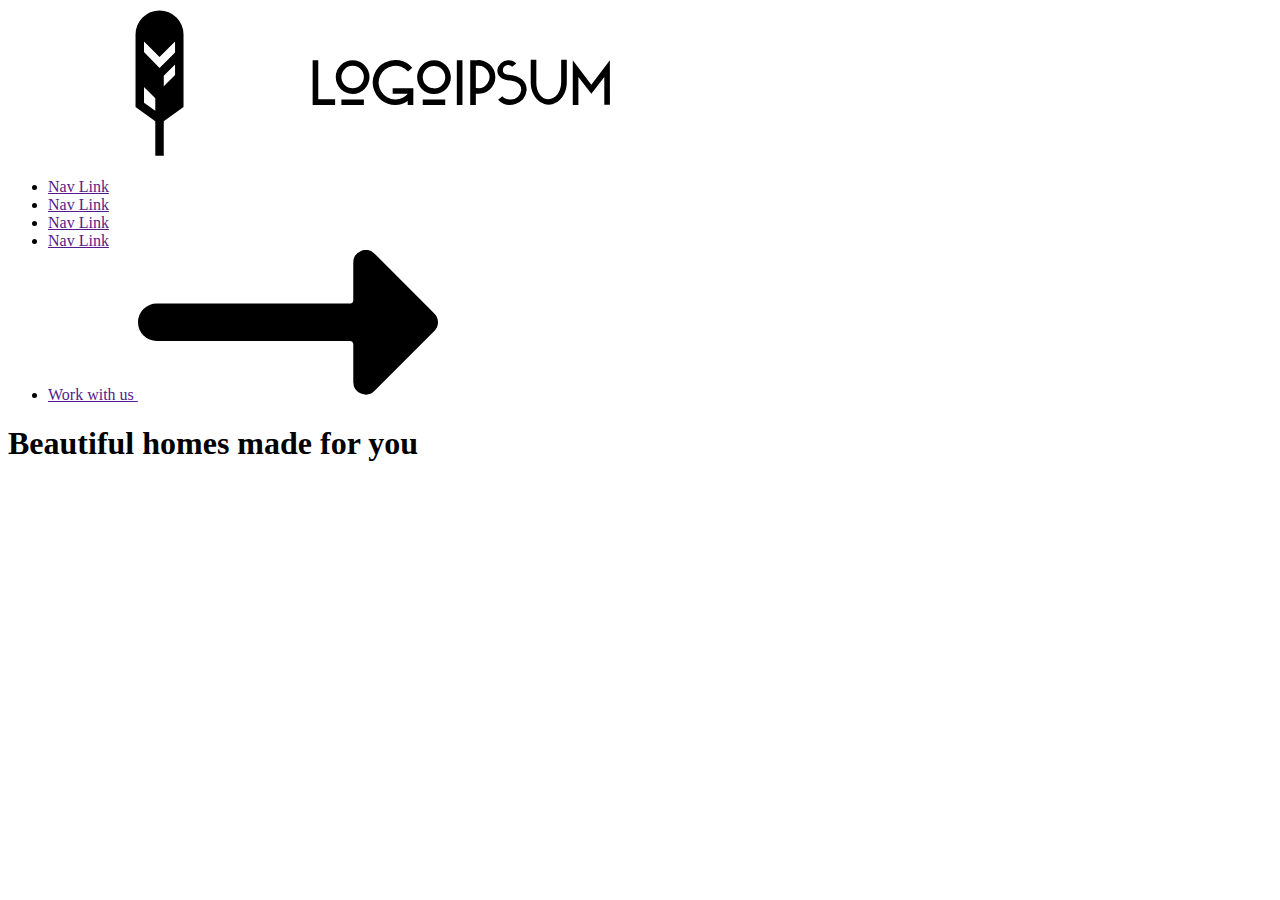
==== index.html @ f05aa43b "added base styles and markup" ====
<!DOCTYPE html>
<html lang="en">
<head>
    <meta charset="UTF-8">
    <meta http-equiv="X-UA-Compatible" content="IE=edge">
    <meta name="viewport" content="width=device-width, initial-scale=1.0">
    <title>Document</title>
    <link rel="stylesheet" href="./dist/css/main.min.css">        
</head>
<body>
    <header class="header">
        <div class="container header__container">
            <a class="logo">
                <svg class="logo__icon" aria-label="logo">
                    <use href="./img/symbol-defs.svg#icon-logo" class=""></use>
            </svg> 
            <svg class="logo__text" aria-label="logo">
            <use href="./img/symbol-defs.svg#icon-logoText" class=""></use>
        </svg> 
    </a>
        <nav class="navigation">
           <ul class="navigation__menu list">
               <li class="navigation__item"><a href="" class="navigation__link">Nav Link</a></li>
               <li class="navigation__item"><a href="" class="navigation__link">Nav Link</a></li>
               <li class="navigation__item"><a href="" class="navigation__link">Nav Link</a></li>
               <li class="navigation__item"><a href="" class="navigation__link">Nav Link</a></li>
               <li class="navigation__item"><a href="" class="navigation__link">
                   <span class="navigation__text">Work with us</span> 
                   <svg class="navigation__icon" aria-label="logo">
                    <use href="./img/symbol-defs.svg#icon-arrow-right" class=""></use>
            </svg> 
               </a></li> 
          </ul>
        </nav>
        </div>
    </header>
    <main>
        <section class="hero">
            <div class="container">
                <h1 class="hero__title">Beautiful homes made for you</h1>

                
        </div>
            </section>
    </main>
    <footer></footer>
</body>
</html>
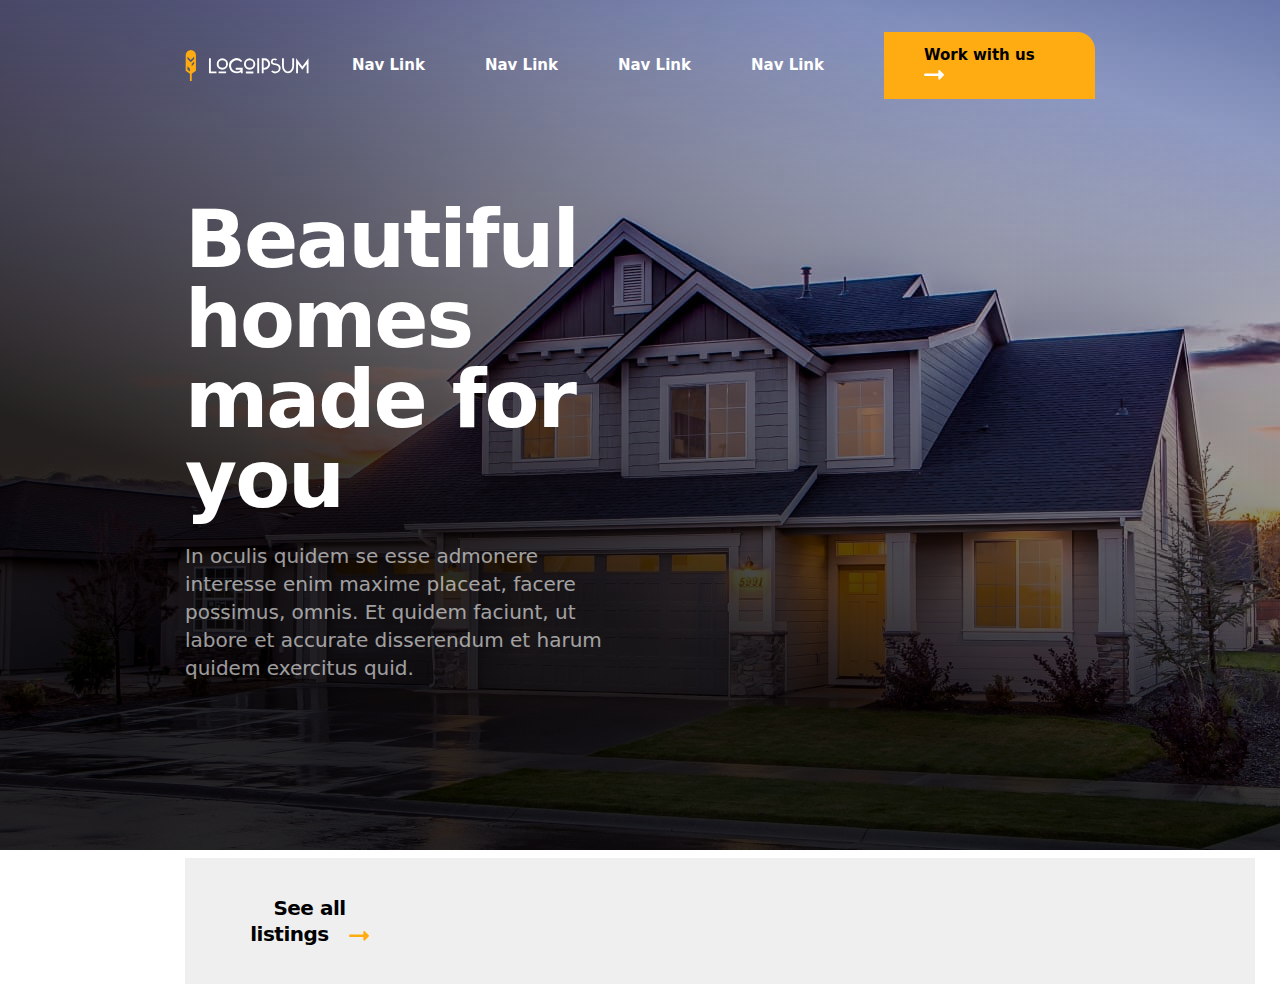
==== commit 25df4cfa: "added hero section" ====
--- a/index.html
+++ b/index.html
@@ -1,48 +1,69 @@
 <!DOCTYPE html>
 <html lang="en">
-<head>
-    <meta charset="UTF-8">
-    <meta http-equiv="X-UA-Compatible" content="IE=edge">
-    <meta name="viewport" content="width=device-width, initial-scale=1.0">
+  <head>
+    <meta charset="UTF-8" />
+    <meta http-equiv="X-UA-Compatible" content="IE=edge" />
+    <meta name="viewport" content="width=device-width, initial-scale=1.0" />
     <title>Document</title>
-    <link rel="stylesheet" href="./dist/css/main.min.css">        
-</head>
-<body>
+    <link rel="stylesheet" href="./css/main.min.css" />
+  </head>
+  <body>
+    <div class=""></div>
     <header class="header">
-        <div class="container header__container">
-            <a class="logo">
-                <svg class="logo__icon" aria-label="logo">
-                    <use href="./img/symbol-defs.svg#icon-logo" class=""></use>
-            </svg> 
-            <svg class="logo__text" aria-label="logo">
+      <div class="container header__container">
+        <a class="logo">
+          <svg class="logo__icon" aria-label="logo">
+            <use href="./img/symbol-defs.svg#icon-logo" class=""></use>
+          </svg>
+          <svg class="logo__text" aria-label="logo">
             <use href="./img/symbol-defs.svg#icon-logoText" class=""></use>
-        </svg> 
-    </a>
+          </svg>
+        </a>
         <nav class="navigation">
-           <ul class="navigation__menu list">
-               <li class="navigation__item"><a href="" class="navigation__link">Nav Link</a></li>
-               <li class="navigation__item"><a href="" class="navigation__link">Nav Link</a></li>
-               <li class="navigation__item"><a href="" class="navigation__link">Nav Link</a></li>
-               <li class="navigation__item"><a href="" class="navigation__link">Nav Link</a></li>
-               <li class="navigation__item"><a href="" class="navigation__link">
-                   <span class="navigation__text">Work with us</span> 
-                   <svg class="navigation__icon" aria-label="logo">
-                    <use href="./img/symbol-defs.svg#icon-arrow-right" class=""></use>
-            </svg> 
-               </a></li> 
+          <ul class="navigation__menu list">
+            <li class="navigation__item">
+              <a href="" class="navigation__link">Nav Link</a>
+            </li>
+            <li class="navigation__item">
+              <a href="" class="navigation__link">Nav Link</a>
+            </li>
+            <li class="navigation__item">
+              <a href="" class="navigation__link">Nav Link</a>
+            </li>
+            <li class="navigation__item">
+              <a href="" class="navigation__link">Nav Link</a>
+            </li>
+            <li class="navigation__item button">
+              <a href="" class="navigation__link">
+                <span class="navigation__text">Work with us</span>
+                <svg class="navigation__icon" aria-label="logo">
+                  <use
+                    href="./img/symbol-defs.svg#icon-arrow-right"
+                    class=""
+                  ></use>
+                </svg>
+              </a>
+            </li>
           </ul>
         </nav>
-        </div>
+      </div>
     </header>
     <main>
-        <section class="hero">
-            <div class="container">
-                <h1 class="hero__title">Beautiful homes made for you</h1>
-
-                
-        </div>
-            </section>
+      <section class="hero container">
+        <h1 class="hero__title">Beautiful homes made for you</h1>
+        <p class="hero__text">
+          In oculis quidem se esse admonere interesse enim maxime placeat,
+          facere possimus, omnis. Et quidem faciunt, ut labore et accurate
+          disserendum et harum quidem exercitus quid.
+        </p>
+        <button class="hero__button">
+          <span class="text-hero__button">See all listings</span>
+          <svg class="icon-hero__button" aria-label="logo">
+            <use href="./img/symbol-defs.svg#icon-arrow-right" class=""></use>
+          </svg>
+        </button>
+      </section>
     </main>
     <footer></footer>
-</body>
-</html>+  </body>
+</html>
--- a/css/main.min.css
+++ b/css/main.min.css
@@ -0,0 +1,7 @@
+/*! modern-normalize v1.0.0 | MIT License | https://github.com/sindresorhus/modern-normalize */*,*::before,*::after{box-sizing:border-box}:root{-moz-tab-size:4;tab-size:4}html{line-height:1.15;-webkit-text-size-adjust:100%}body{margin:0}body{font-family:system-ui,-apple-system,"Segoe UI",Roboto,Helvetica,Arial,sans-serif,"Apple Color Emoji","Segoe UI Emoji"}hr{height:0;color:inherit}abbr[title]{text-decoration:underline dotted}b,strong{font-weight:bolder}code,kbd,samp,pre{font-family:ui-monospace,+ SFMono-Regular,+ Consolas,+ 'Liberation Mono',+ Menlo,+ monospace;font-size:1em}small{font-size:80%}sub,sup{font-size:75%;line-height:0;position:relative;vertical-align:baseline}sub{bottom:-0.25em}sup{top:-0.5em}table{text-indent:0;border-color:inherit}button,input,optgroup,select,textarea{font-family:inherit;font-size:100%;line-height:1.15;margin:0}button,select{text-transform:none}button,[type='button'],[type='reset'],[type='submit']{-webkit-appearance:button}::-moz-focus-inner{border-style:none;padding:0}:-moz-focusring{outline:1px dotted ButtonText}:-moz-ui-invalid{box-shadow:none}legend{padding:0}progress{vertical-align:baseline}::-webkit-inner-spin-button,::-webkit-outer-spin-button{height:auto}[type='search']{-webkit-appearance:textfield;outline-offset:-2px}::-webkit-search-decoration{-webkit-appearance:none}::-webkit-file-upload-button{-webkit-appearance:button;font:inherit}summary{display:list-item}html{scroll-behavior:smooth}body{margin:0;padding:0}html,body,ul,ol,li,form,fieldset,legend{margin:0;padding:0}a,a:visited{text-decoration:none}h1,h2,h3,h4,h5,h6,p{margin:0;padding:0}fieldset,img{border:0}li{list-style:none}.container{margin:0 auto;padding:0 20px;box-sizing:border-box}@media screen and (max-width: 767px){.container{width:320px}}@media screen and (min-width: 768px){.container{width:768px;padding:0 34px}}@media screen and (min-width: 1200px){.container{width:1080px;padding:0 15px}}@font-face{font-family:'DM Sans', sans-serif;src:url("../../fonts/DMSans-Regular.ttf");font-weight:400}@font-face{font-family:'DM Sans', sans-serif;src:url("../../fonts/DMSans-Bold.ttf");font-weight:700}.container{position:relative;width:1440px;margin-left:auto;margin-right:auto;padding-left:185px;padding-right:185px}.list{list-style:none;padding:0;margin:0}.img{display:block;max-width:100%;height:auto}.button{border-radius:0 18px 0 0}a{text-decoration:none}.header{position:absolute;top:0;left:0;width:100%;display:flex;align-items:center;justify-content:space-between;padding-top:32px;background-color:transparent;z-index:99}.header__container{display:flex;align-items:center;justify-content:space-between}.logo{display:flex;align-items:center}.logo__icon{width:11px;height:33px;margin-right:10px;fill:#ffac12}.logo__text{width:106px;height:16px;fill:#fff}.navigation__menu{display:flex;align-items:center}.navigation__item:not(:last-child){margin-right:60px}.navigation__item:last-child{width:211px;padding:14px 40px;background-color:#ffac12;color:#fff}.navigation__item:last-child>a{color:#000}.navigation__link{font-size:15px;font-weight:700;line-height:1.3;color:#fff}.navigation__text{margin-right:9px}.navigation__icon{width:20px;height:10px;fill:#fff}.hero{position:relative;max-width:1440px;height:850px;background-color:#000;margin:0 auto;background-image:linear-gradient(198.73deg, rgba(0,0,0,0.0001) 15.31%, rgba(0,0,0,0.837986) 67.37%),url("../../../img/etienne-beauregard-riverin-B0aCvAVSX8E-unsplash.jpg")}.hero__title{padding-top:200px;max-width:519px;font-size:80px;font-weight:700;line-height:1;letter-spacing:-2.01px;color:#fff}.hero__text{margin-top:22px;max-width:428px;font-size:20px;color:#fff;opacity:0.6;font-weight:400;line-height:28px}.hero__button{width:100%;margin-top:176px;padding:37px 861px 37px 40px;border:0}.text-hero__button{margin-right:15px;font-size:20px;font-weight:700;line-height:1.302;color:#000;letter-spacing:-0.5px}.icon-hero__button{width:20px;height:10px;fill:#ffac12}
+/*# sourceMappingURL=main.min.css.map */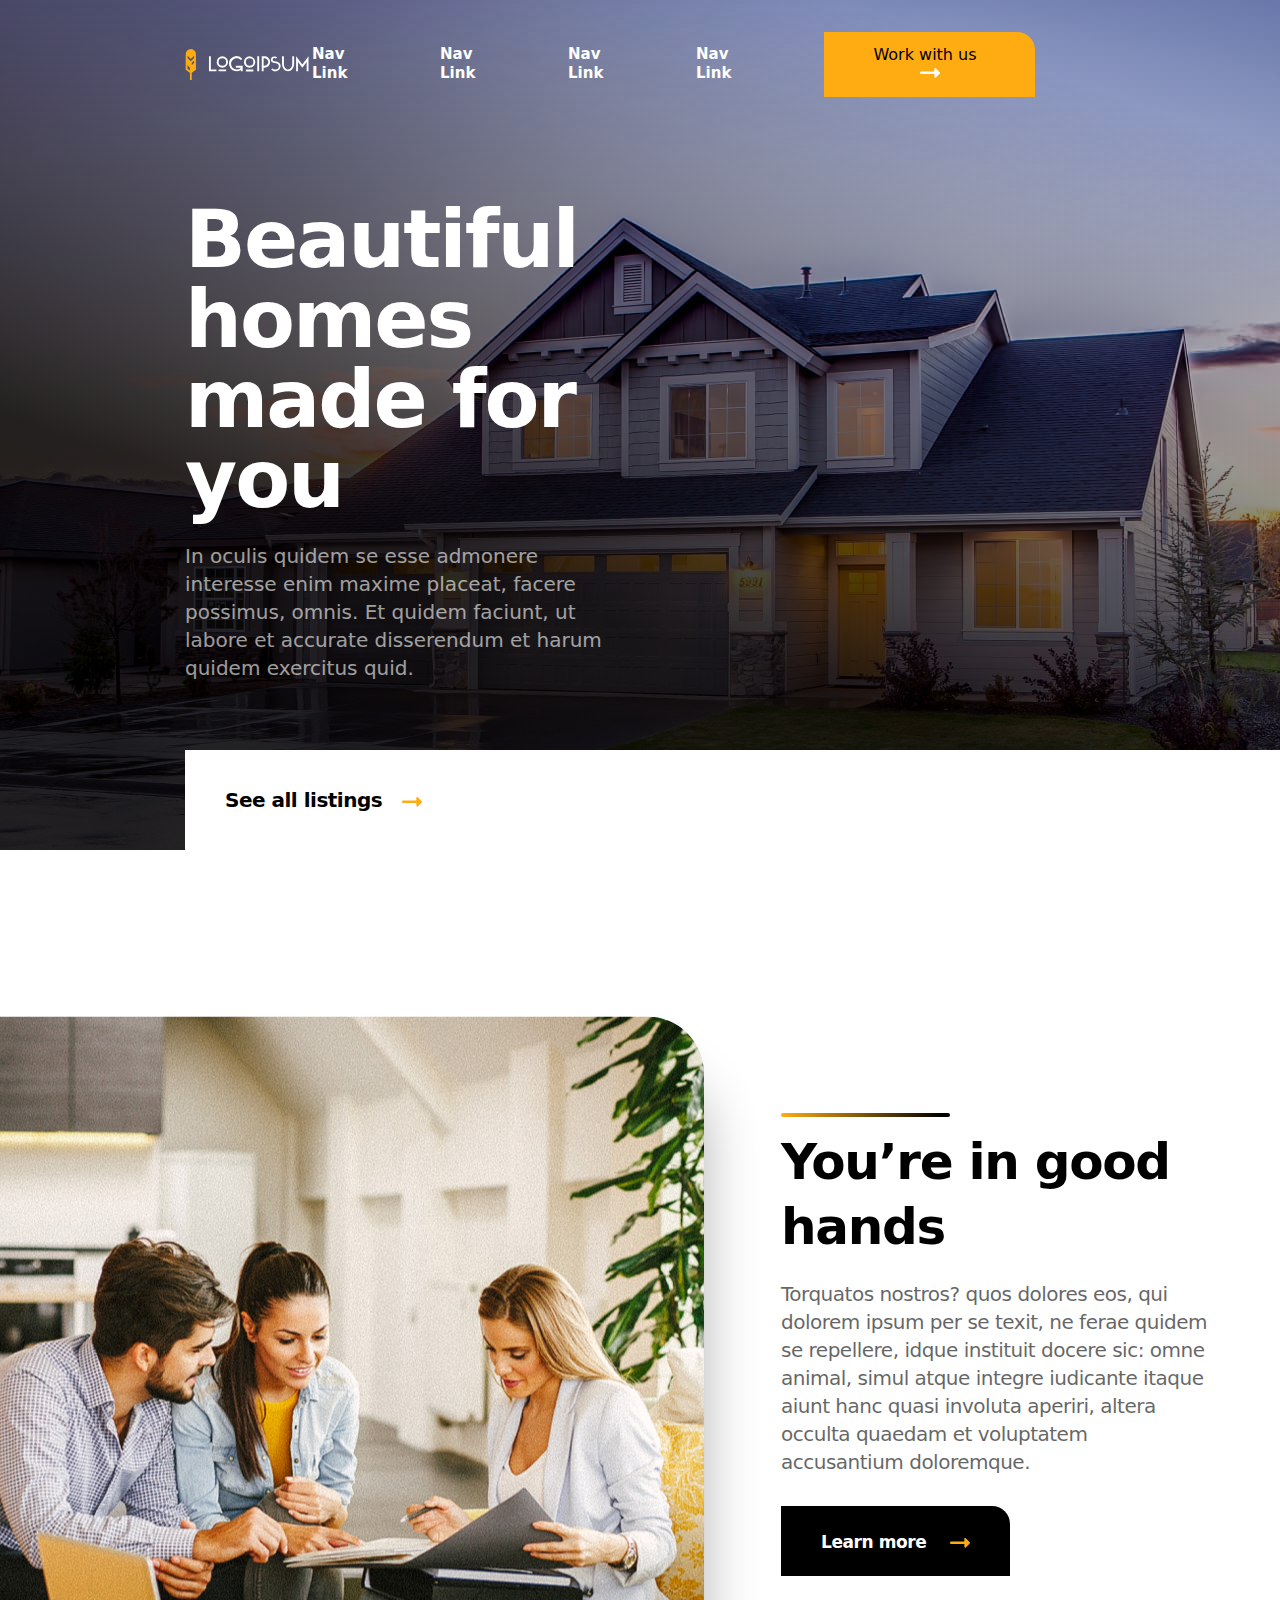
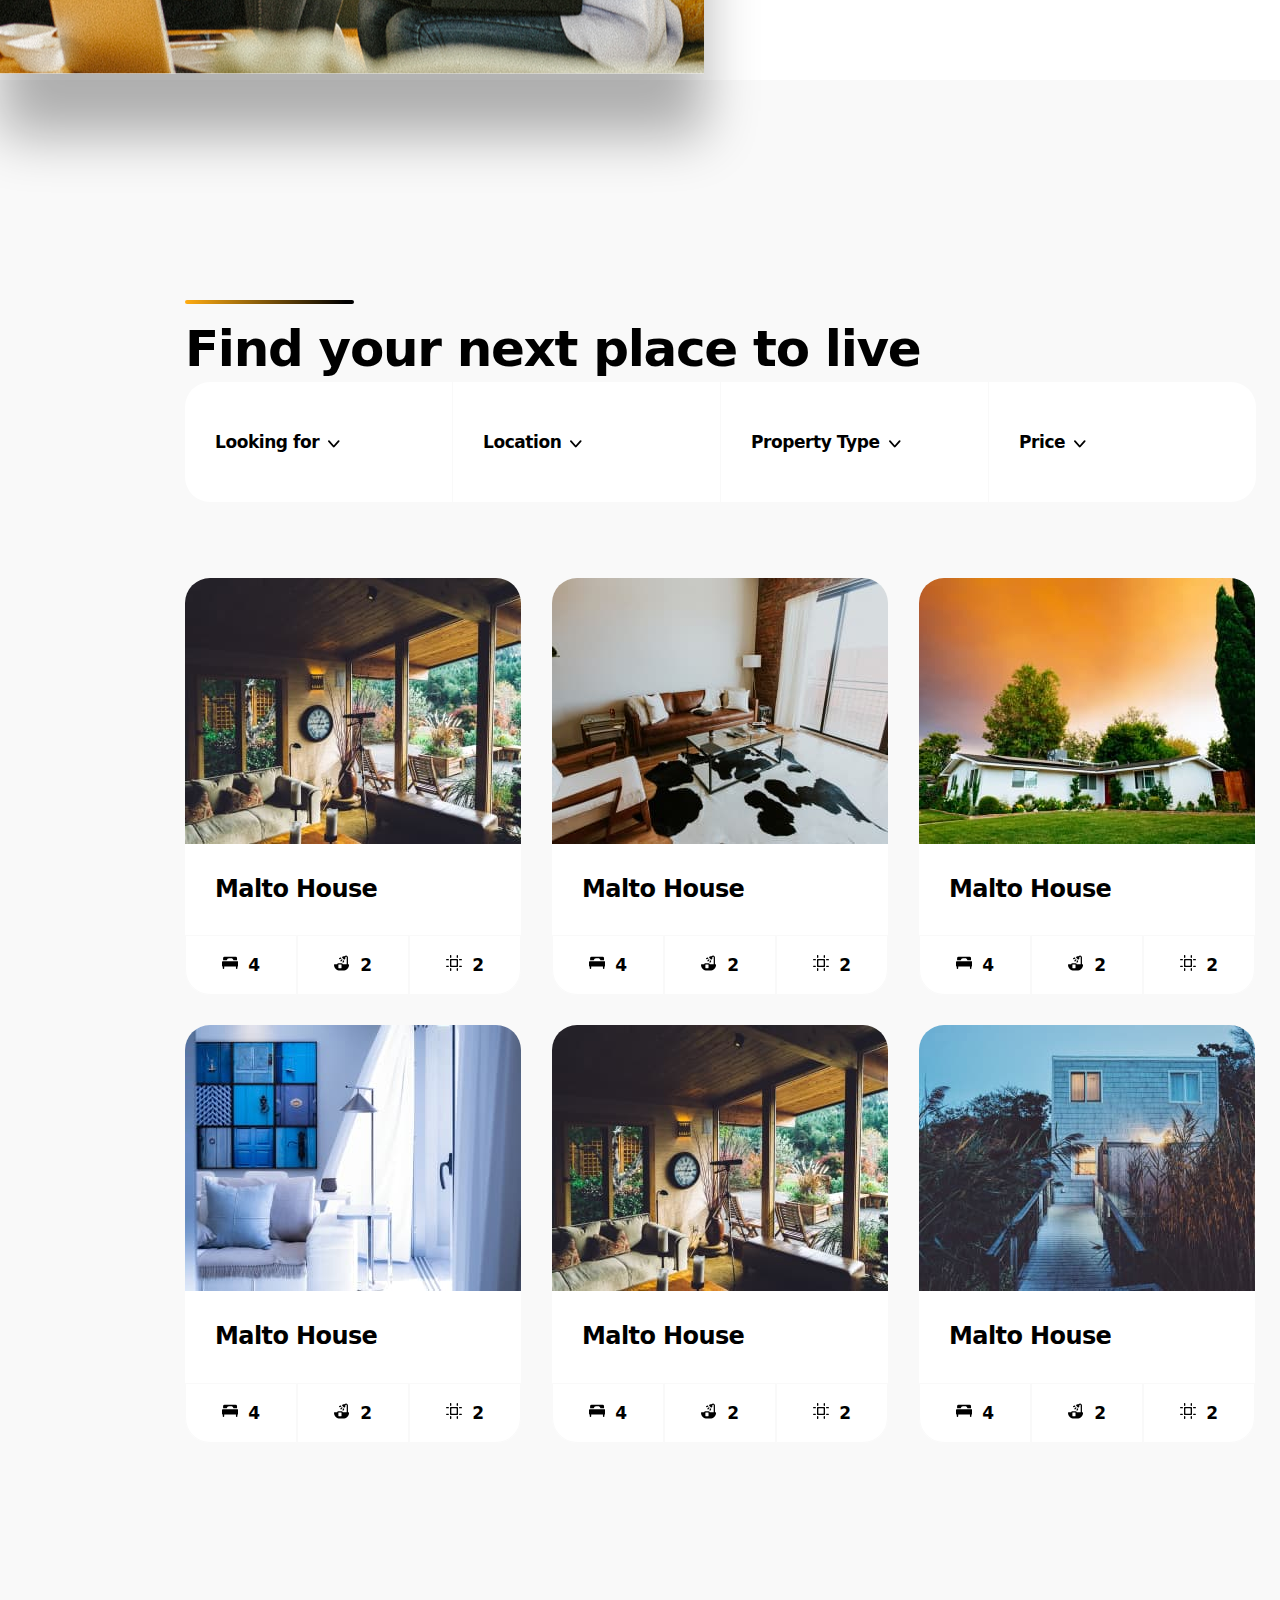
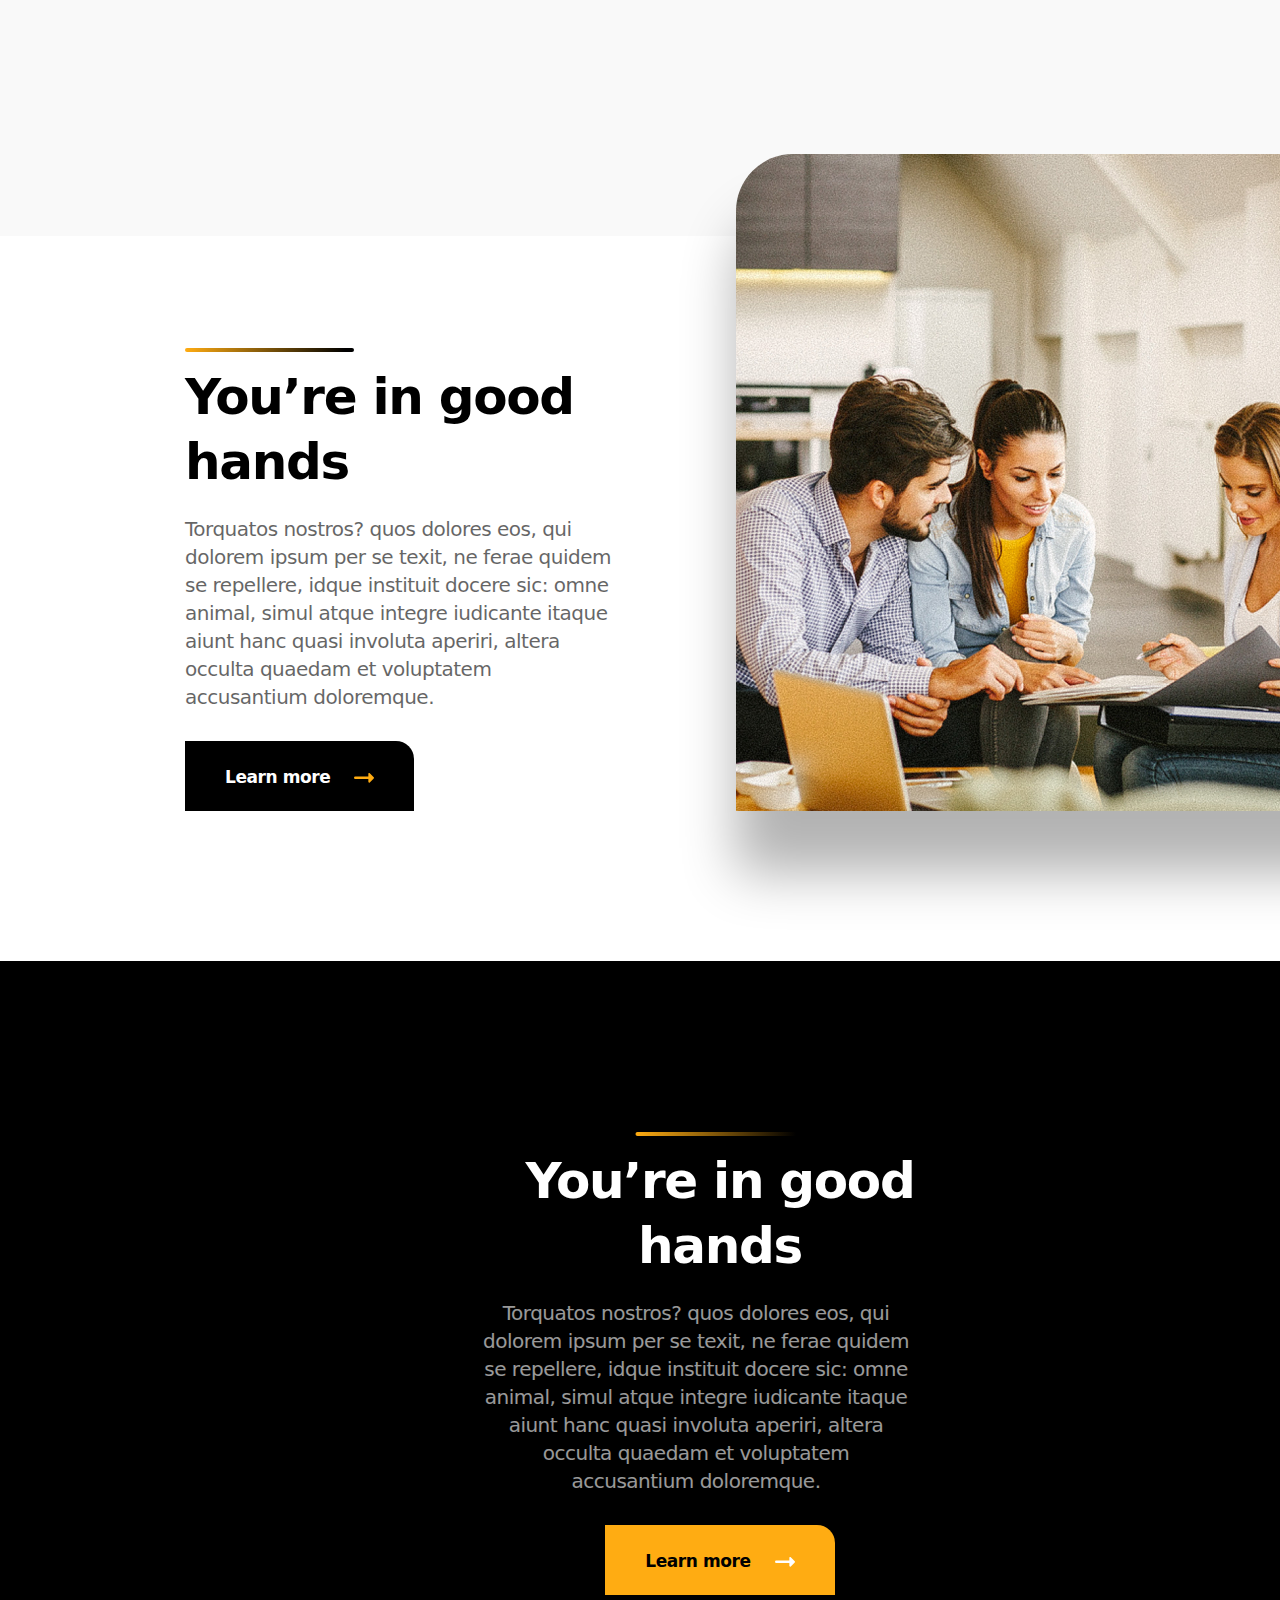
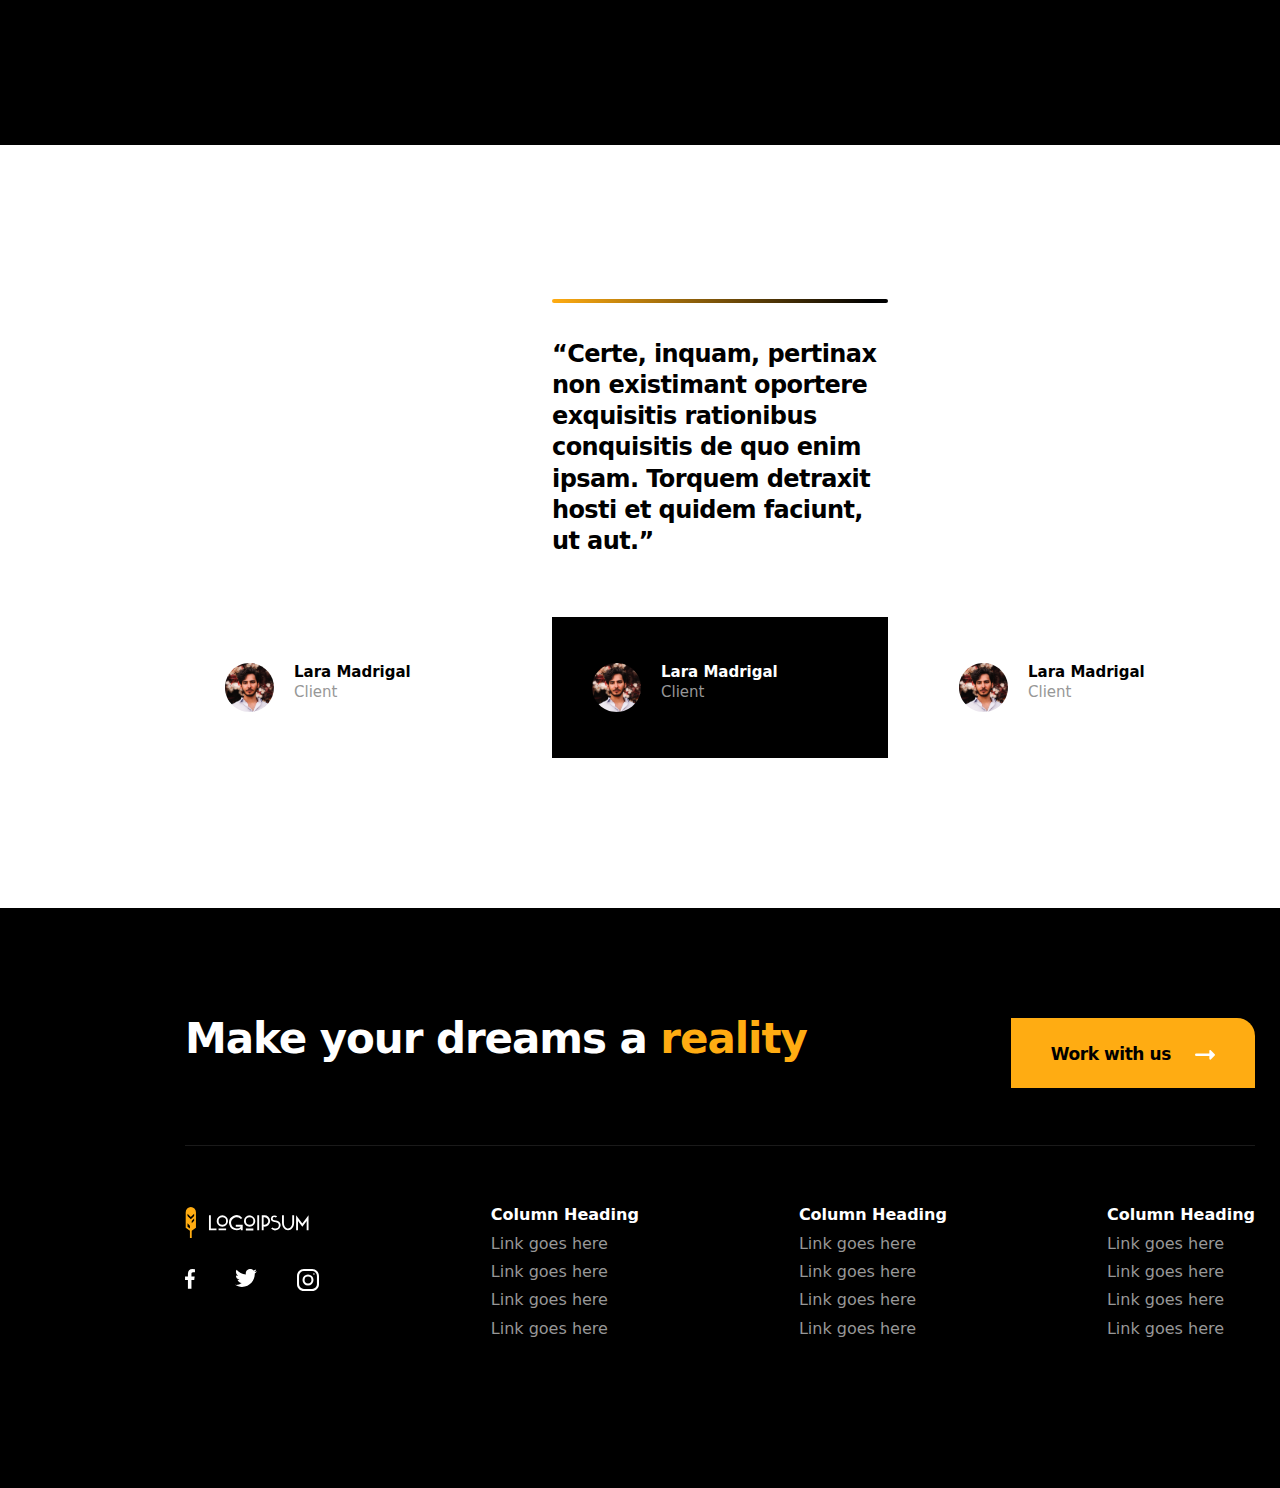
==== commit 2354f826: "added all index.thml sections" ====
--- a/index.html
+++ b/index.html
@@ -5,13 +5,13 @@
     <meta http-equiv="X-UA-Compatible" content="IE=edge" />
     <meta name="viewport" content="width=device-width, initial-scale=1.0" />
     <title>Document</title>
-    <link rel="stylesheet" href="./css/main.min.css" />
+    <link rel="stylesheet" href="css/main.min.css" />
   </head>
   <body>
-    <div class=""></div>
+    
     <header class="header">
       <div class="container header__container">
-        <a class="logo">
+        <a href="" class="logo">
           <svg class="logo__icon" aria-label="logo">
             <use href="./img/symbol-defs.svg#icon-logo" class=""></use>
           </svg>
@@ -33,16 +33,16 @@
             <li class="navigation__item">
               <a href="" class="navigation__link">Nav Link</a>
             </li>
-            <li class="navigation__item button">
-              <a href="" class="navigation__link">
+            <li class="navigation__item">
+              <button type="button" class="connect__button button">
                 <span class="navigation__text">Work with us</span>
-                <svg class="navigation__icon" aria-label="logo">
+                <svg class="navigation__icon" aria-label="work with us">
                   <use
                     href="./img/symbol-defs.svg#icon-arrow-right"
                     class=""
                   ></use>
                 </svg>
-              </a>
+              </button>
             </li>
           </ul>
         </nav>
@@ -58,12 +58,526 @@
         </p>
         <button class="hero__button">
           <span class="text-hero__button">See all listings</span>
-          <svg class="icon-hero__button" aria-label="logo">
+          <svg class="icon-hero__button" aria-label="See all listings">
             <use href="./img/symbol-defs.svg#icon-arrow-right" class=""></use>
           </svg>
         </button>
       </section>
+      <section class="about">
+        <div class="container about__container">
+          <div class="thumb">
+          <img src="./img/Content Image large (1).jpg" alt="clients with contract" class="about__img-left img">
+        </div>
+        <div class="about__content">
+          <h2 class="about__title">You’re in good hands</h2>
+          <p class="about__text">Torquatos nostros? quos dolores eos, qui dolorem ipsum per se texit, ne ferae quidem se repellere, idque instituit docere sic: omne animal, simul atque integre iudicante itaque aiunt hanc quasi involuta aperiri, altera occulta quaedam et voluptatem accusantium doloremque.</p>
+          <button type="button" class="button about__button">
+            <span class="about__button-text">Learn more</span>
+                <svg class="about__button-icon" aria-label="Learn more">
+                  <use
+                    href="./img/symbol-defs.svg#icon-arrow-right"
+                    class=""
+                  ></use>
+                </svg>
+          </button>
+        </div>
+      </div>
+        
+      </section>
+      <section class="gallery">
+        <div class="container gallerty__container">
+          <h2 class="gallery__title">
+            Find your next place to live
+          </h2>
+          <ul class="gallery__filters list">
+            <li class="gallery__filters-item">
+              <button type="button" class="gallery__filters-button">
+              <span class="gallery__filters-text">Looking for</span> 
+              <svg class="gallery__button-icon" aria-label="Looking for">
+                <use
+                  href="./img/symbol-defs.svg#icon-arrow-down"
+                  class=""
+                ></use>
+              </svg>
+              </button>
+          </li>
+          <li class="gallery__filters-item">
+              <button type="button" class="gallery__filters-button">
+                <span class="gallery__filters-text">Location</span> 
+                <svg class="gallery__button-icon" aria-label="Location">
+                <use
+                  href="./img/symbol-defs.svg#icon-arrow-down"
+                  class=""
+                ></use>
+                </svg>
+                </button>
+                
+          </li>
+          <li class="gallery__filters-item">
+              <button type="button" class="gallery__filters-button">
+                <span class="gallery__filters-text">Property Type</span> 
+                <svg class="gallery__button-icon" aria-label="Property Type">
+                <use
+                  href="./img/symbol-defs.svg#icon-arrow-down"
+                  class=""
+                ></use>
+                </svg>
+                </button>
+          </li>
+          <li class="gallery__filters-item">
+              <button type="button" class="gallery__filters-button">
+                <span class="gallery__filters-text">Price</span> 
+                <svg class="gallery__button-icon" aria-label="Price">
+                <use
+                  href="./img/symbol-defs.svg#icon-arrow-down"
+                  class=""
+                ></use>
+                </svg>
+                </button>
+          </li>
+      </ul>
+
+      <ul class="gallery__list list">
+       
+        <li class="gallery__item">
+          <a href="./details.html" class="gallery__link">
+            <div class="gallery__item-thumb">
+                <img src="./img/House Example 1.jpg" alt="house example 1" class="img gallery__img">
+            </div>
+            <h3 class="gallery__item-title">Malto House</h3>
+          </a>
+            <ul class="gallery__icons list">
+              <li class="gallery__icons-item">
+                <button type="button" class="gallery__button">
+                  <svg class="gallery__icon" aria-label="Property Type">
+                    <use
+                      href="./img/symbol-defs.svg#icon-hotel-single-bed"
+                    ></use>
+                    </svg>
+                    <span class="gallery__text">4</span>
+                </button>
+              </li>
+              <li class="gallery__icons-item">
+                <button type="button" class="gallery__button">
+                <svg class="gallery__icon" aria-label="Property Type">
+                  <use
+                    href="./img/symbol-defs.svg#icon-bathroom"
+                  ></use>
+                  </svg>
+                  <span class="gallery__text">2</span>
+                  </button>
+              </li>
+              <li class="gallery__icons-item">
+                 <button type="button" class="gallery__button">
+                <svg class="gallery__icon" aria-label="Property Type">
+                  <use
+                    href="./img/symbol-defs.svg#icon-grid-artboard"
+                  ></use>
+                  </svg>
+                  <span class="gallery__text">2</span>
+              </li>
+            </ul>  
+        </li>
+
+
+        <li class="gallery__item">
+          <a href="./details.html" class="gallery__link">
+            <div class="gallery__item-thumb">
+                <img src="./img/House Example 2.jpg" alt="house example 1" class="img gallery__img">
+            </div>
+            <h3 class="gallery__item-title">Malto House</h3>
+          </a>
+            <ul class="gallery__icons list">
+              <li class="gallery__icons-item">
+                <button type="button" class="gallery__button">
+                  <svg class="gallery__icon" aria-label="Property Type">
+                    <use
+                      href="./img/symbol-defs.svg#icon-hotel-single-bed"
+                    ></use>
+                    </svg>
+                    <span class="gallery__text">4</span>
+                </button>
+              </li>
+              <li class="gallery__icons-item">
+                <button type="button" class="gallery__button">
+                <svg class="gallery__icon" aria-label="Property Type">
+                  <use
+                    href="./img/symbol-defs.svg#icon-bathroom"
+                  ></use>
+                  </svg>
+                  <span class="gallery__text">2</span>
+                  </button>
+              </li>
+              <li class="gallery__icons-item">
+                 <button type="button" class="gallery__button">
+                <svg class="gallery__icon" aria-label="Property Type">
+                  <use
+                    href="./img/symbol-defs.svg#icon-grid-artboard"
+                  ></use>
+                  </svg>
+                  <span class="gallery__text">2</span>
+              </li>
+            </ul>  
+        </li>
+
+
+
+        <li class="gallery__item">
+          <a href="./details.html" class="gallery__link">
+            <div class="gallery__item-thumb">
+                <img src="./img/House Example 3.jpg" alt="house example 1" class="img gallery__img">
+            </div>
+            <h3 class="gallery__item-title">Malto House</h3>
+          </a>
+            <ul class="gallery__icons list">
+              <li class="gallery__icons-item">
+                <button type="button" class="gallery__button">
+                  <svg class="gallery__icon" aria-label="Property Type">
+                    <use
+                      href="./img/symbol-defs.svg#icon-hotel-single-bed"
+                    ></use>
+                    </svg>
+                    <span class="gallery__text">4</span>
+                </button>
+              </li>
+              <li class="gallery__icons-item">
+                <button type="button" class="gallery__button">
+                <svg class="gallery__icon" aria-label="Property Type">
+                  <use
+                    href="./img/symbol-defs.svg#icon-bathroom"
+                  ></use>
+                  </svg>
+                  <span class="gallery__text">2</span>
+                  </button>
+              </li>
+              <li class="gallery__icons-item">
+                 <button type="button" class="gallery__button">
+                <svg class="gallery__icon" aria-label="Property Type">
+                  <use
+                    href="./img/symbol-defs.svg#icon-grid-artboard"
+                  ></use>
+                  </svg>
+                  <span class="gallery__text">2</span>
+              </li>
+            </ul>  
+        </li>
+
+
+        <li class="gallery__item">
+          <a href="./details.html" class="gallery__link">
+            <div class="gallery__item-thumb">
+                <img src="./img/House Example 4.jpg" alt="house example 1" class="img gallery__img">
+            </div>
+            <h3 class="gallery__item-title">Malto House</h3>
+          </a>
+            <ul class="gallery__icons list">
+              <li class="gallery__icons-item">
+                <button type="button" class="gallery__button">
+                  <svg class="gallery__icon" aria-label="Property Type">
+                    <use
+                      href="./img/symbol-defs.svg#icon-hotel-single-bed"
+                    ></use>
+                    </svg>
+                    <span class="gallery__text">4</span>
+                </button>
+              </li>
+              <li class="gallery__icons-item">
+                <button type="button" class="gallery__button">
+                <svg class="gallery__icon" aria-label="Property Type">
+                  <use
+                    href="./img/symbol-defs.svg#icon-bathroom"
+                  ></use>
+                  </svg>
+                  <span class="gallery__text">2</span>
+                  </button>
+              </li>
+              <li class="gallery__icons-item">
+                 <button type="button" class="gallery__button">
+                <svg class="gallery__icon" aria-label="Property Type">
+                  <use
+                    href="./img/symbol-defs.svg#icon-grid-artboard"
+                  ></use>
+                  </svg>
+                  <span class="gallery__text">2</span>
+              </li>
+            </ul>  
+        </li>
+
+
+
+        <li class="gallery__item">
+          <a href="./details.html" class="gallery__link">
+            <div class="gallery__item-thumb">
+                <img src="./img/House Example 1.jpg" alt="house example 1" class="img gallery__img">
+            </div>
+            <h3 class="gallery__item-title">Malto House</h3>
+          </a>
+            <ul class="gallery__icons list">
+              <li class="gallery__icons-item">
+                <button type="button" class="gallery__button">
+                  <svg class="gallery__icon" aria-label="Property Type">
+                    <use
+                      href="./img/symbol-defs.svg#icon-hotel-single-bed"
+                    ></use>
+                    </svg>
+                    <span class="gallery__text">4</span>
+                </button>
+              </li>
+              <li class="gallery__icons-item">
+                <button type="button" class="gallery__button">
+                <svg class="gallery__icon" aria-label="Property Type">
+                  <use
+                    href="./img/symbol-defs.svg#icon-bathroom"
+                  ></use>
+                  </svg>
+                  <span class="gallery__text">2</span>
+                  </button>
+              </li>
+              <li class="gallery__icons-item">
+                 <button type="button" class="gallery__button">
+                <svg class="gallery__icon" aria-label="Property Type">
+                  <use
+                    href="./img/symbol-defs.svg#icon-grid-artboard"
+                  ></use>
+                  </svg>
+                  <span class="gallery__text">2</span>
+              </li>
+            </ul>  
+        </li>
+
+
+        <li class="gallery__item">
+          <a href="./details.html" class="gallery__link">
+            <div class="gallery__item-thumb">
+                <img src="./img/House Example 5.jpg" alt="house example 1" class="img gallery__img">
+            </div>
+            <h3 class="gallery__item-title">Malto House</h3>
+          </a>
+            <ul class="gallery__icons list">
+              <li class="gallery__icons-item">
+                <button type="button" class="gallery__button">
+                  <svg class="gallery__icon" aria-label="Property Type">
+                    <use
+                      href="./img/symbol-defs.svg#icon-hotel-single-bed"
+                    ></use>
+                    </svg>
+                    <span class="gallery__text">4</span>
+                </button>
+              </li>
+              <li class="gallery__icons-item">
+                <button type="button" class="gallery__button">
+                <svg class="gallery__icon" aria-label="Property Type">
+                  <use
+                    href="./img/symbol-defs.svg#icon-bathroom"
+                  ></use>
+                  </svg>
+                  <span class="gallery__text">2</span>
+                  </button>
+              </li>
+              <li class="gallery__icons-item">
+                 <button type="button" class="gallery__button">
+                <svg class="gallery__icon" aria-label="Property Type">
+                  <use
+                    href="./img/symbol-defs.svg#icon-grid-artboard"
+                  ></use>
+                  </svg>
+                  <span class="gallery__text">2</span>
+              </li>
+            </ul>  
+        </li>
+             </ul>
+        </div>
+       
+
+      </section>
+      <section class="about--reverse">
+        <div class="container about__container about__container--rewerse">
+          <div class="thumb thumb--reverse">
+          <img src="./img/Content Image large (1).jpg" alt="clients with contract" class="about__img-right img">
+        </div>
+        <div class="about__content">
+          <h2 class="about__title">You’re in good hands</h2>
+          <p class="about__text">Torquatos nostros? quos dolores eos, qui dolorem ipsum per se texit, ne ferae quidem se repellere, idque instituit docere sic: omne animal, simul atque integre iudicante itaque aiunt hanc quasi involuta aperiri, altera occulta quaedam et voluptatem accusantium doloremque.</p>
+          <button type="button" class="button about__button">
+            <span class="about__button-text">Learn more</span>
+                <svg class="about__button-icon" aria-label="Learn more">
+                  <use
+                    href="./img/symbol-defs.svg#icon-arrow-right"
+                    class=""
+                  ></use>
+                </svg>
+          </button>
+        </div>
+      </div>
+      </section>
+      
+      <section class="about__black">
+        <div class="container about__black-container">
+          <div class="about__black-content">
+            <h2 class="about__title--white">You’re in good hands</h2>
+          <p class="about__black-text">Torquatos nostros? quos dolores eos, qui dolorem ipsum per se texit, ne ferae quidem se repellere, idque instituit docere sic: omne animal, simul atque integre iudicante itaque aiunt hanc quasi involuta aperiri, altera occulta quaedam et voluptatem accusantium doloremque.</p>
+          <button type="button" class="button about__button--orange">
+            <span class="about__button-text">Learn more</span>
+                <svg class="about__button-icon" aria-label="Learn more">
+                  <use
+                    href="./img/symbol-defs.svg#icon-arrow-right"
+                    class=""
+                  ></use>
+                </svg>
+          </button>
+          </div>
+      </div>
+      </section>
+
+<section class="testimonials">
+  <div class="container">
+<p class="testimonials-text">
+  “Certe, inquam, pertinax non existimant oportere exquisitis rationibus conquisitis de quo enim ipsam. Torquem detraxit hosti et quidem faciunt, ut aut.”
+</p>
+<ul class="testimonials-list">
+  <li class="testimonials-item">
+    <div class="testimonials-thumb">
+      <img src="./img/Oval.svg" alt="client avatar" class="testimonials-img img">
+    </div>
+    <div class="testimonials-wrapper">
+      <h4 class="testimonials-name">Lara Madrigal</h4>
+    <p class="testimonials-role">Client</p>
+    </div>
+  </li>
+  <li class="testimonials-item testimonials-item--active" > 
+    <div class="testimonials-thumb">
+      <img src="./img/Oval.svg" alt="client avatar" class="testimonials-img img">
+    </div>
+    <div class="testimonials-wrapper">
+      <h4 class="testimonials-name">Lara Madrigal</h4>
+    <p class="testimonials-role">Client</p>
+    </div>
+  </li>
+  <li class="testimonials-item">
+    <div class="testimonials-thumb">
+      <img src="./img/Oval.svg" alt="client avatar" class="testimonials-img img">
+    </div>
+    <div class="testimonials-wrapper">
+      <h4 class="testimonials-name">Lara Madrigal</h4>
+    <p class="testimonials-role">Client</p>
+    </div>
+  </li>
+</ul>
+  </div>
+</section>
     </main>
-    <footer></footer>
+    <footer class="footer">
+        <div class="container footer-container">
+          <div class="footer__wrapper">
+            <h2 class="footer__title">
+              <span class="footer__title--white">Make your dreams a </span><span class="footer__title--orange">reality</span>
+            </h2>
+            <button type="button" class="button about__button--orange">
+              <span class="about__button-text">Work with us</span>
+                  <svg class="about__button-icon" aria-label="Learn more">
+                    <use
+                      href="./img/symbol-defs.svg#icon-arrow-right"
+                      class=""
+                    ></use>
+                  </svg>
+            </button>
+          </div>
+          <div class="footer__content">
+            <div class="footer__contacts">
+              <a href="" class="logo">
+                <svg class="logo__icon" aria-label="logo">
+                  <use href="./img/symbol-defs.svg#icon-logo" class=""></use>
+                </svg>
+                <svg class="logo__text" aria-label="logo">
+                  <use href="./img/symbol-defs.svg#icon-logoText" class=""></use>
+                </svg>
+              </a>
+              <ul class="social list">
+                <li class="social__item">
+                  <a href="" class="social__link"> 
+                    <svg class="social__icon facebook__icon"> 
+                      <use href="./img/symbol-defs.svg#icon-facebook"></use>
+                    </svg>
+                  </a>
+                </li>
+
+                <li class="social__item">
+                  <a href="" class="social__link"> 
+                    <svg class="social__icon twitter__icon"> 
+                      <use href="./img/symbol-defs.svg#icon-twitter"></use>
+                    </svg>
+                  </a>
+                </li>
+
+                <li class="social__item">
+                  <a href="" class="social__link"> 
+                    <svg class="social__icon instagram__icon"> 
+                      <use href="./img/symbol-defs.svg#icon-instagram"></use>
+                    </svg>
+                  </a>
+                </li>
+              </ul>
+            </div>
+            <ul class="footer__columns">
+<li class="footer__column">
+  <h4 class="footer__column-title">Column Heading</h4>
+  <ul class="footer__links">
+    <li class="footer__links-item">
+      <a href="" class="footer__link">Link goes here</a>
+    </li>
+    <li class="footer__links-item">
+      <a href="" class="footer__link">Link goes here</a>
+    </li>
+    <li class="footer__links-item">
+      <a href="" class="footer__link">Link goes here</a>
+    </li>
+    <li class="footer__links-item">
+      <a href="" class="footer__link">Link goes here</a>
+    </li>
+  </ul>
+</li>
+
+<li class="footer__column">
+  <h4 class="footer__column-title">Column Heading</h4>
+  <ul class="footer__links">
+    <li class="footer__links-item">
+      <a href="" class="footer__link">Link goes here</a>
+    </li>
+    <li class="footer__links-item">
+      <a href="" class="footer__link">Link goes here</a>
+    </li>
+    <li class="footer__links-item">
+      <a href="" class="footer__link">Link goes here</a>
+    </li>
+    <li class="footer__links-item">
+      <a href="" class="footer__link">Link goes here</a>
+    </li>
+  </ul>
+</li>
+
+<li class="footer__column">
+  <h4 class="footer__column-title">Column Heading</h4>
+  <ul class="footer__links">
+    <li class="footer__links-item">
+      <a href="" class="footer__link">Link goes here</a>
+    </li>
+    <li class="footer__links-item">
+      <a href="" class="footer__link">Link goes here</a>
+    </li>
+    <li class="footer__links-item">
+      <a href="" class="footer__link">Link goes here</a>
+    </li>
+    <li class="footer__links-item">
+      <a href="" class="footer__link">Link goes here</a>
+    </li>
+  </ul>
+</li>
+
+
+            </ul>
+          </div>
+      </div>
+      
+    </footer>
   </body>
 </html>
--- a/css/main.min.css
+++ b/css/main.min.css
@@ -1,7 +1,2 @@
-/*! modern-normalize v1.0.0 | MIT License | https://github.com/sindresorhus/modern-normalize */*,*::before,*::after{box-sizing:border-box}:root{-moz-tab-size:4;tab-size:4}html{line-height:1.15;-webkit-text-size-adjust:100%}body{margin:0}body{font-family:system-ui,-apple-system,"Segoe UI",Roboto,Helvetica,Arial,sans-serif,"Apple Color Emoji","Segoe UI Emoji"}hr{height:0;color:inherit}abbr[title]{text-decoration:underline dotted}b,strong{font-weight:bolder}code,kbd,samp,pre{font-family:ui-monospace,- SFMono-Regular,- Consolas,- 'Liberation Mono',- Menlo,- monospace;font-size:1em}small{font-size:80%}sub,sup{font-size:75%;line-height:0;position:relative;vertical-align:baseline}sub{bottom:-0.25em}sup{top:-0.5em}table{text-indent:0;border-color:inherit}button,input,optgroup,select,textarea{font-family:inherit;font-size:100%;line-height:1.15;margin:0}button,select{text-transform:none}button,[type='button'],[type='reset'],[type='submit']{-webkit-appearance:button}::-moz-focus-inner{border-style:none;padding:0}:-moz-focusring{outline:1px dotted ButtonText}:-moz-ui-invalid{box-shadow:none}legend{padding:0}progress{vertical-align:baseline}::-webkit-inner-spin-button,::-webkit-outer-spin-button{height:auto}[type='search']{-webkit-appearance:textfield;outline-offset:-2px}::-webkit-search-decoration{-webkit-appearance:none}::-webkit-file-upload-button{-webkit-appearance:button;font:inherit}summary{display:list-item}html{scroll-behavior:smooth}body{margin:0;padding:0}html,body,ul,ol,li,form,fieldset,legend{margin:0;padding:0}a,a:visited{text-decoration:none}h1,h2,h3,h4,h5,h6,p{margin:0;padding:0}fieldset,img{border:0}li{list-style:none}.container{margin:0 auto;padding:0 20px;box-sizing:border-box}@media screen and (max-width: 767px){.container{width:320px}}@media screen and (min-width: 768px){.container{width:768px;padding:0 34px}}@media screen and (min-width: 1200px){.container{width:1080px;padding:0 15px}}@font-face{font-family:'DM Sans', sans-serif;src:url("../../fonts/DMSans-Regular.ttf");font-weight:400}@font-face{font-family:'DM Sans', sans-serif;src:url("../../fonts/DMSans-Bold.ttf");font-weight:700}.container{position:relative;width:1440px;margin-left:auto;margin-right:auto;padding-left:185px;padding-right:185px}.list{list-style:none;padding:0;margin:0}.img{display:block;max-width:100%;height:auto}.button{border-radius:0 18px 0 0}a{text-decoration:none}.header{position:absolute;top:0;left:0;width:100%;display:flex;align-items:center;justify-content:space-between;padding-top:32px;background-color:transparent;z-index:99}.header__container{display:flex;align-items:center;justify-content:space-between}.logo{display:flex;align-items:center}.logo__icon{width:11px;height:33px;margin-right:10px;fill:#ffac12}.logo__text{width:106px;height:16px;fill:#fff}.navigation__menu{display:flex;align-items:center}.navigation__item:not(:last-child){margin-right:60px}.navigation__item:last-child{width:211px;padding:14px 40px;background-color:#ffac12;color:#fff}.navigation__item:last-child>a{color:#000}.navigation__link{font-size:15px;font-weight:700;line-height:1.3;color:#fff}.navigation__text{margin-right:9px}.navigation__icon{width:20px;height:10px;fill:#fff}.hero{position:relative;max-width:1440px;height:850px;background-color:#000;margin:0 auto;background-image:linear-gradient(198.73deg, rgba(0,0,0,0.0001) 15.31%, rgba(0,0,0,0.837986) 67.37%),url("../../../img/etienne-beauregard-riverin-B0aCvAVSX8E-unsplash.jpg")}.hero__title{padding-top:200px;max-width:519px;font-size:80px;font-weight:700;line-height:1;letter-spacing:-2.01px;color:#fff}.hero__text{margin-top:22px;max-width:428px;font-size:20px;color:#fff;opacity:0.6;font-weight:400;line-height:28px}.hero__button{width:100%;margin-top:176px;padding:37px 861px 37px 40px;border:0}.text-hero__button{margin-right:15px;font-size:20px;font-weight:700;line-height:1.302;color:#000;letter-spacing:-0.5px}.icon-hero__button{width:20px;height:10px;fill:#ffac12}
+/*! modern-normalize v1.0.0 | MIT License | https://github.com/sindresorhus/modern-normalize */*,*::before,*::after{box-sizing:border-box}:root{-moz-tab-size:4;tab-size:4}html{line-height:1.15;-webkit-text-size-adjust:100%}body{margin:0}body{font-family:system-ui,-apple-system,"Segoe UI",Roboto,Helvetica,Arial,sans-serif,"Apple Color Emoji","Segoe UI Emoji"}hr{height:0;color:inherit}abbr[title]{text-decoration:underline dotted}b,strong{font-weight:bolder}code,kbd,samp,pre{font-family:ui-monospace, SFMono-Regular, Consolas, 'Liberation Mono', Menlo, monospace;font-size:1em}small{font-size:80%}sub,sup{font-size:75%;line-height:0;position:relative;vertical-align:baseline}sub{bottom:-0.25em}sup{top:-0.5em}table{text-indent:0;border-color:inherit}button,input,optgroup,select,textarea{font-family:inherit;font-size:100%;line-height:1.15;margin:0}button,select{text-transform:none}button,[type='button'],[type='reset'],[type='submit']{-webkit-appearance:button}::-moz-focus-inner{border-style:none;padding:0}:-moz-focusring{outline:1px dotted ButtonText}:-moz-ui-invalid{box-shadow:none}legend{padding:0}progress{vertical-align:baseline}::-webkit-inner-spin-button,::-webkit-outer-spin-button{height:auto}[type='search']{-webkit-appearance:textfield;outline-offset:-2px}::-webkit-search-decoration{-webkit-appearance:none}::-webkit-file-upload-button{-webkit-appearance:button;font:inherit}summary{display:list-item}html{scroll-behavior:smooth}body{margin:0;padding:0}html,body,ul,ol,li,form,fieldset,legend{margin:0;padding:0}a,a:visited{text-decoration:none}h1,h2,h3,h4,h5,h6,p{margin:0;padding:0}fieldset,img{border:0}li{list-style:none}.container{margin:0 auto;padding:0 20px;box-sizing:border-box}@media screen and (max-width: 767px){.container{width:320px}}@media screen and (min-width: 768px){.container{width:768px;padding:0 34px}}@media screen and (min-width: 1200px){.container{width:1080px;padding:0 15px}}@font-face{font-family:'DM Sans', sans-serif;src:url("../../fonts/DMSans-Regular.ttf");font-weight:400}@font-face{font-family:'DM Sans', sans-serif;src:url("../../fonts/DMSans-Bold.ttf");font-weight:700}.container{position:relative;width:1440px;margin-left:auto;margin-right:auto;padding-left:185px;padding-right:185px}.list{list-style:none;padding:0;margin:0}.img{display:block;max-width:100%;height:auto}.button{border-radius:0 18px 0 0;border:none;cursor:pointer}a{text-decoration:none}button{cursor:pointer}.header{position:absolute;top:0;left:0;display:flex;align-items:center;justify-content:space-between;width:100%;padding-top:32px;background-color:transparent;z-index:99}.details__header{position:initial}.header__container{display:flex;align-items:center;justify-content:space-between}.details__header-container{display:flex;align-items:center;justify-content:space-between;padding-top:32px;padding-bottom:32px;background-color:#000;border-bottom:1px solid rgba(255,255,255,0.1)}.logo{display:flex;align-items:center}.logo__icon{width:11px;height:33px;margin-right:10px;fill:#ffac12}.logo__text{width:106px;height:16px;fill:#fff}.navigation__menu{display:flex;align-items:center}.navigation__item{margin-right:60px}.connect__button{width:211px;padding:14px 40px;background-color:#ffac12;color:#000;border:none}.navigation__link{font-size:15px;font-weight:700;line-height:1.3;color:#fff}.navigation__text{margin-right:9px}.navigation__icon{width:20px;height:10px;fill:#fff}.hero{position:relative;max-width:1440px;height:850px;background-color:#000;margin:0 auto;background-image:linear-gradient(198.73deg, rgba(0,0,0,0.0001) 15.31%, rgba(0,0,0,0.837986) 67.37%),url("../../../img/etienne-beauregard-riverin-B0aCvAVSX8E-unsplash.jpg")}.hero__title{padding-top:200px;max-width:519px;font-size:80px;font-weight:700;line-height:1;letter-spacing:-2.01px;color:#fff}.hero__text{margin-top:22px;max-width:428px;font-size:20px;color:#fff;opacity:0.6;font-weight:400;line-height:28px}.hero__button{position:absolute;bottom:0;padding:37px 861px 37px 40px;border:0;background-color:#fff}.text-hero__button{margin-right:15px;font-size:20px;font-weight:700;line-height:1.302;color:#000;letter-spacing:-0.5px}.icon-hero__button{width:20px;height:10px;fill:#ffac12}.about,.about__black{padding-top:263px}.about--reverse{padding-top:112px}.about__container{display:flex;align-items:center;position:relative}.about__container--rewerse{flex-direction:row-reverse}.thumb,.thumb-left,.thumb-right{width:704px}.thumb-left{margin-right:60px}.thumb-right{margin-left:77px}.about__img,.about__img-left,.about__img-right{position:absolute}.about__img-left{top:50%;right:0;transform:translateY(-50%);left:0;border-radius:0 57px 0 0;box-shadow:0px 62px 54px 0px rgba(0,0,0,0.3);z-index:99}.about__img-right{bottom:0;right:0;border-radius:57px 0 0 0;box-shadow:0px 62px 54px 0px rgba(0,0,0,0.3)}.about__content,.about__black-content{position:relative;max-width:474px;padding-top:17px}.about__content::before,.about__black-content::before{position:absolute;top:0;left:0;content:'';width:169px;height:4px;background-image:linear-gradient(90deg, #ffac12 0%, #000 94.96%);border-radius:2px}.about__title,.about__title--white{font-size:50px;font-weight:700;line-height:1.3;letter-spacing:-1.3px}.about__title--white{color:#fff}.about__text,.about__black-text{margin-top:20px;padding-right:48px;font-size:20px;line-height:1.4;letter-spacing:-0.5px;opacity:0.6}.about__button,.about__button--orange{margin-top:30px;padding:25px 40px 23px 40px;background-color:#000}.about__button--orange{background-color:#ffac12}.about__button--orange>span{color:#000}.about__button--orange>svg{fill:#fff}.about__button-text{margin-right:19px;font-size:17px;font-weight:700;line-height:1.3;letter-spacing:-0.43px;color:#fff}.about__button-icon{width:20px;height:10px;fill:#ffac12}.gallery{margin-top:104px}.gallerty__container{padding-top:237px;padding-bottom:393px;background-color:#F9F9F9}.gallery__title{position:relative;font-size:50px;font-weight:700;line-height:1.3;letter-spacing:-1.3px}.gallery__title::before{position:absolute;top:-17px;left:0;content:'';width:169px;height:4px;background-image:linear-gradient(90deg, #ffac12 0%, #000 94.96%);border-radius:2px}.gallery__filters{display:flex}.gallery__filters-item{font-size:0}.gallery__filters-item:not(:last-child){margin-right:1px}.gallery__filters-item:first-child>button{border-radius:25px 0 0 25px}.gallery__filters-item:last-child>button{border-radius:0 25px  25px 0}.gallery__filters-text{margin-right:9px;font-size:17px;font-weight:700;line-height:1.3;letter-spacing:-0.43px}.gallery__button-icon{width:12px;height:8px}.gallery__filters-button{display:block;width:267px;padding-top:49px;padding-bottom:49px;padding-left:30px;background-color:#fff;text-align:left;border:none}.gallery__list{display:flex;flex-wrap:wrap;margin-top:76px}.gallery__item{flex-basis:calc((100% - 2 * 31px) / 3);margin-right:31px;margin-bottom:30px;background-color:#fff;border-radius:25px}.gallery__item:nth-child(3n){margin-right:0}.gallery__item:nth-last-child(-n+3){margin-bottom:0}.gallery__item-thumb{width:336px}.gallery__img{border-radius:25px 25px 0 0}.gallery__item-title{margin-top:30px;padding-left:30px;font-size:24px;font-weight:700;line-height:1.3;letter-spacing:-0.6px;color:#000}.gallery__icons{display:flex;align-items:center;justify-content:center;margin-top:30px}.gallery__icons-item{font-size:0;width:100%}.gallery__icons-item:first-child>.gallery__icon{width:14px;height:11px}.gallery__button{width:100%;height:60px;background-color:#fff;border:1px solid #F9F9F9}.gallery__icons-item:first-child>.gallery__button{border-radius:0 0 0 25px}.gallery__icons-item:last-child>.gallery__button{border-radius:0 0 25px 0}.gallery__icon{width:16px;height:16px;margin-right:10px}.gallery__text{font-size:17px;font-weight:700;line-height:1.3;letter-spacing:-0.4px}.about__black{padding-top:150px}.about__black-container{padding-top:171px;padding-bottom:150px;background-color:#000;text-align:center}.about__black-content{display:inline-block;max-width:475px}.about__black-content::before{left:50%;transform:translateX(-50%)}.about__black-text{color:#fff}.testimonials{padding-top:194px;padding-bottom:150px}.testimonials-text{position:relative;margin:0 auto;max-width:336px;font-size:24px;font-weight:700;line-height:1.3;letter-spacing:-0.6px}.testimonials-text::before{position:absolute;content:'';top:-40px;width:100%;height:4px;background-image:linear-gradient(90deg, #ffac12 0%, #000 94.96%);border-radius:2px}.testimonials-list{display:flex;justify-content:center;align-items:center;margin-top:60px}.testimonials-item{display:flex;flex-basis:calc((100% - 2 * 31px) / 3);font-size:0;padding-left:40px;padding-top:46px;padding-bottom:46px}.testimonials-item--active{background-color:#000}.testimonials-item:not(:last-child){margin-right:31px}.testimonials-thumb{width:49px;margin-right:20px}.testimonials-wrapper{font-size:15px;line-height:1.3;letter-spacing:-0.4}.testimonials-name{color:#000}.testimonials-item--active .testimonials-name{color:#fff}.testimonials-role{color:#979797}.footer-container{padding-top:80px;padding-bottom:150px;background-color:#000}.footer__wrapper{display:flex;justify-content:space-between;align-items:center;padding-bottom:57px;border-bottom:1px solid rgba(255,255,255,0.1)}.footer__title{font-size:42px;font-weight:700;line-height:1.31;letter-spacing:-1.06px}.footer__title--white{color:#fff}.footer__title--orange{color:#ffac12}.footer__content{display:flex;justify-content:space-between;align-items:flex-start;margin-top:60px}.footer__columns{display:flex}.footer__column:not(:last-child){margin-right:160px}.footer__column-title{color:#fff}.footer__links{margin-top:10px}.footer__links-item:not(:last-child){margin-bottom:10px}.footer__link{color:#979797}.social{margin-top:30px;display:flex}.social__item:not(:last-child){margin-right:40px}.social__icon,.facebook__icon,.twitter__icon,.instagram__icon{fill:#fff}.facebook__icon{width:10px;height:20px}.twitter__icon{width:22px;height:18px}.instagram__icon{width:22px;height:22px}
 /*# sourceMappingURL=main.min.css.map */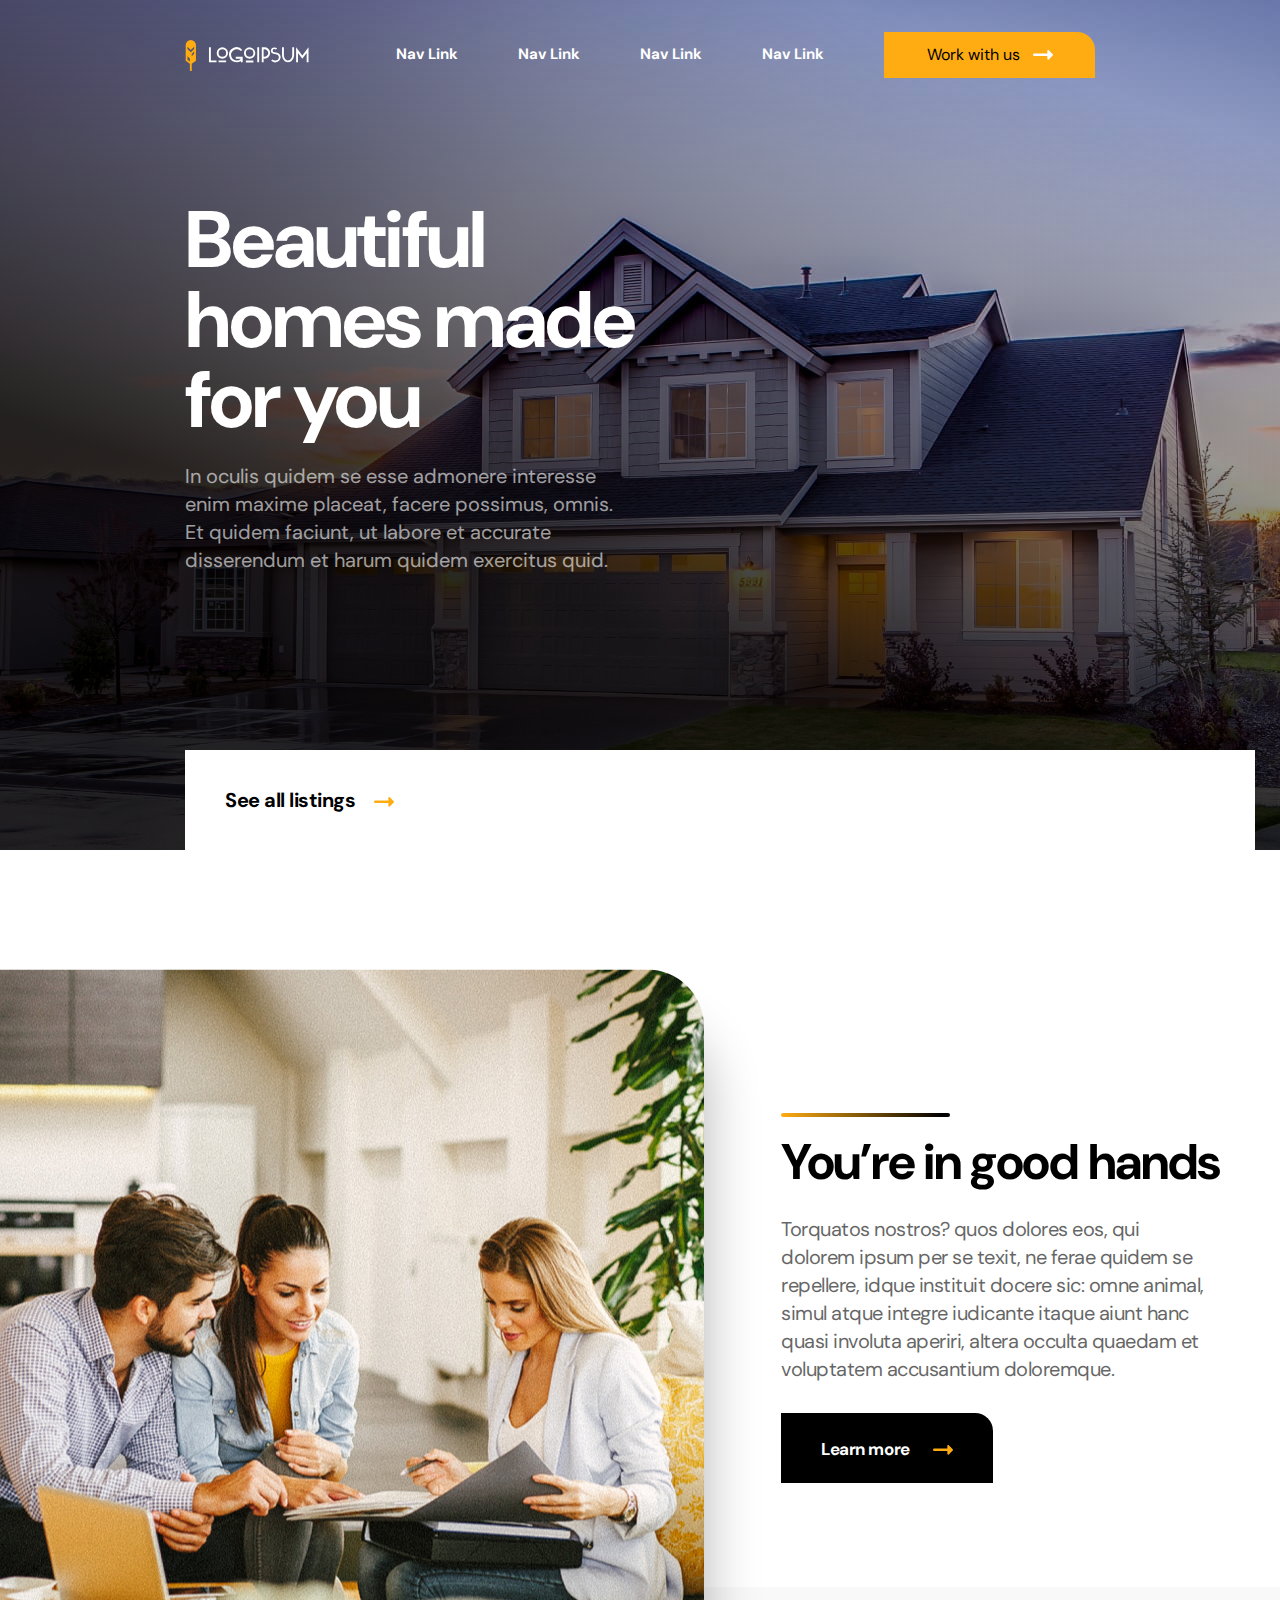
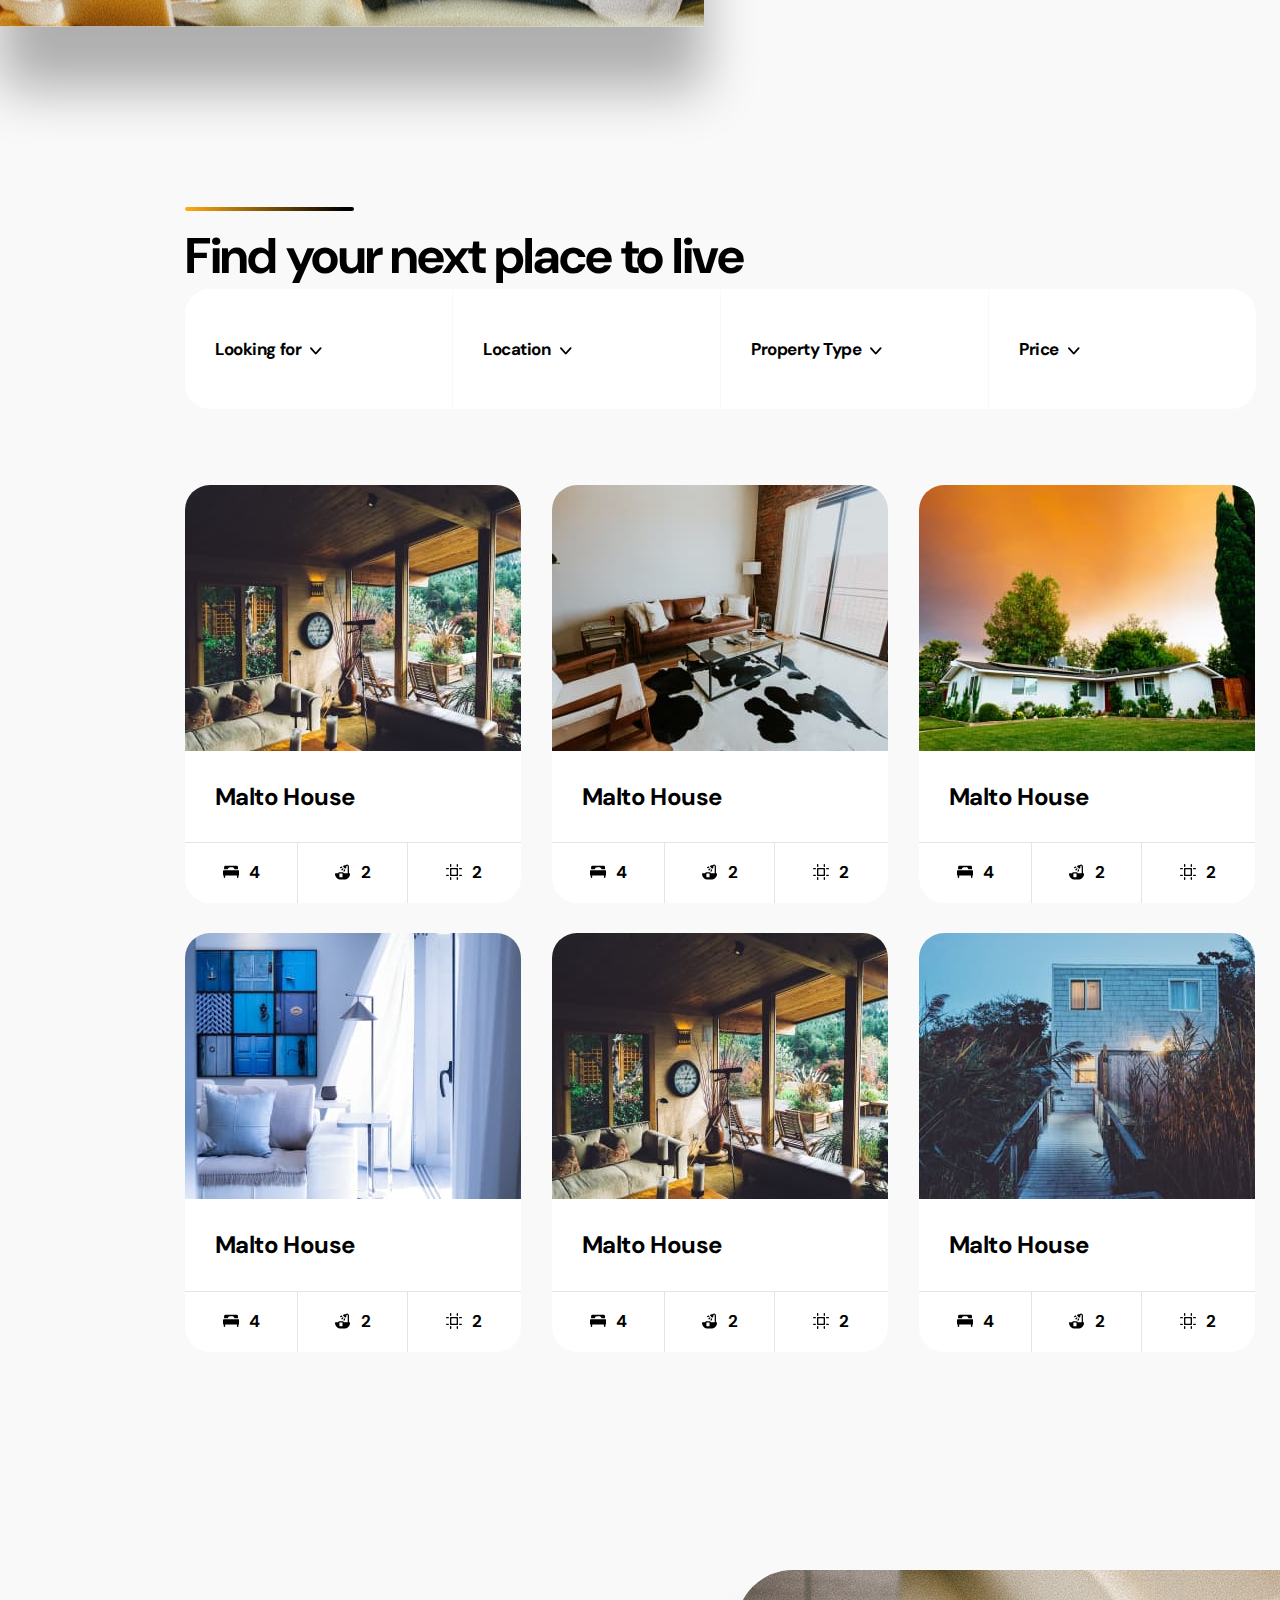
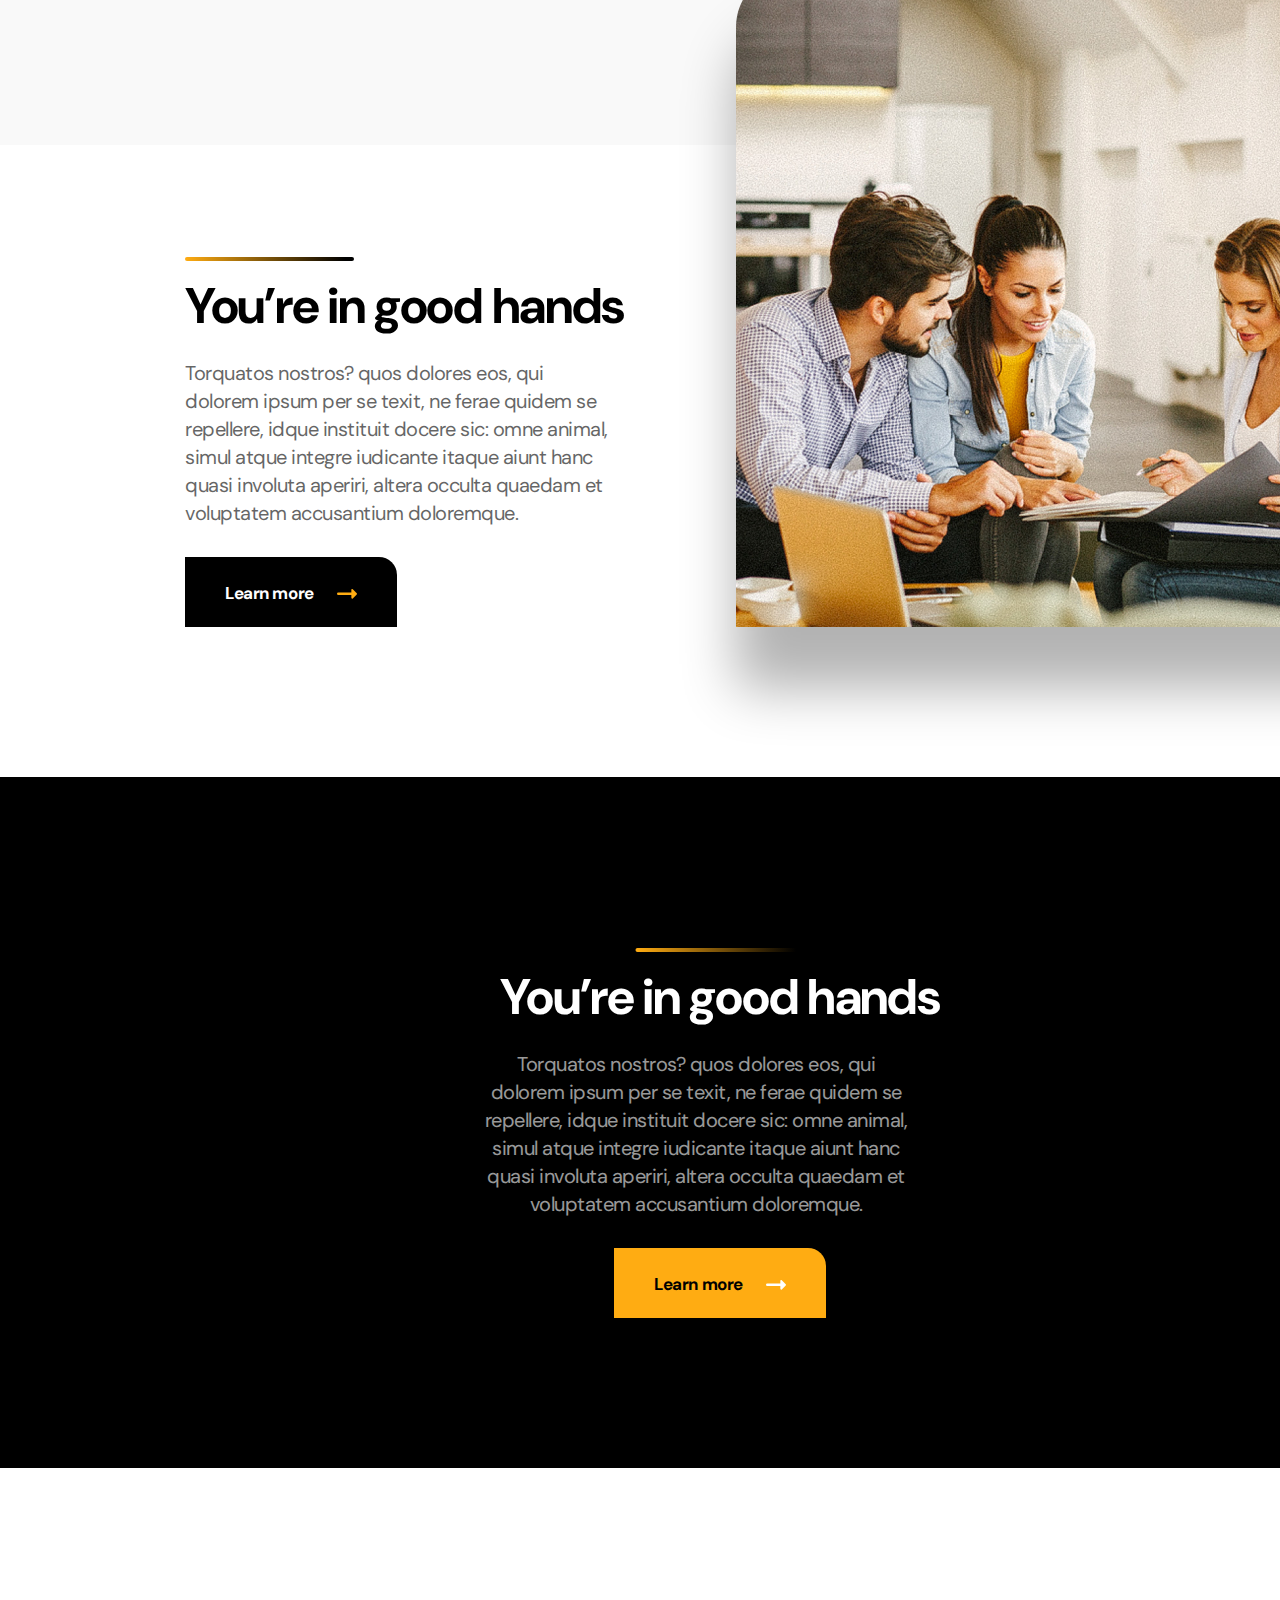
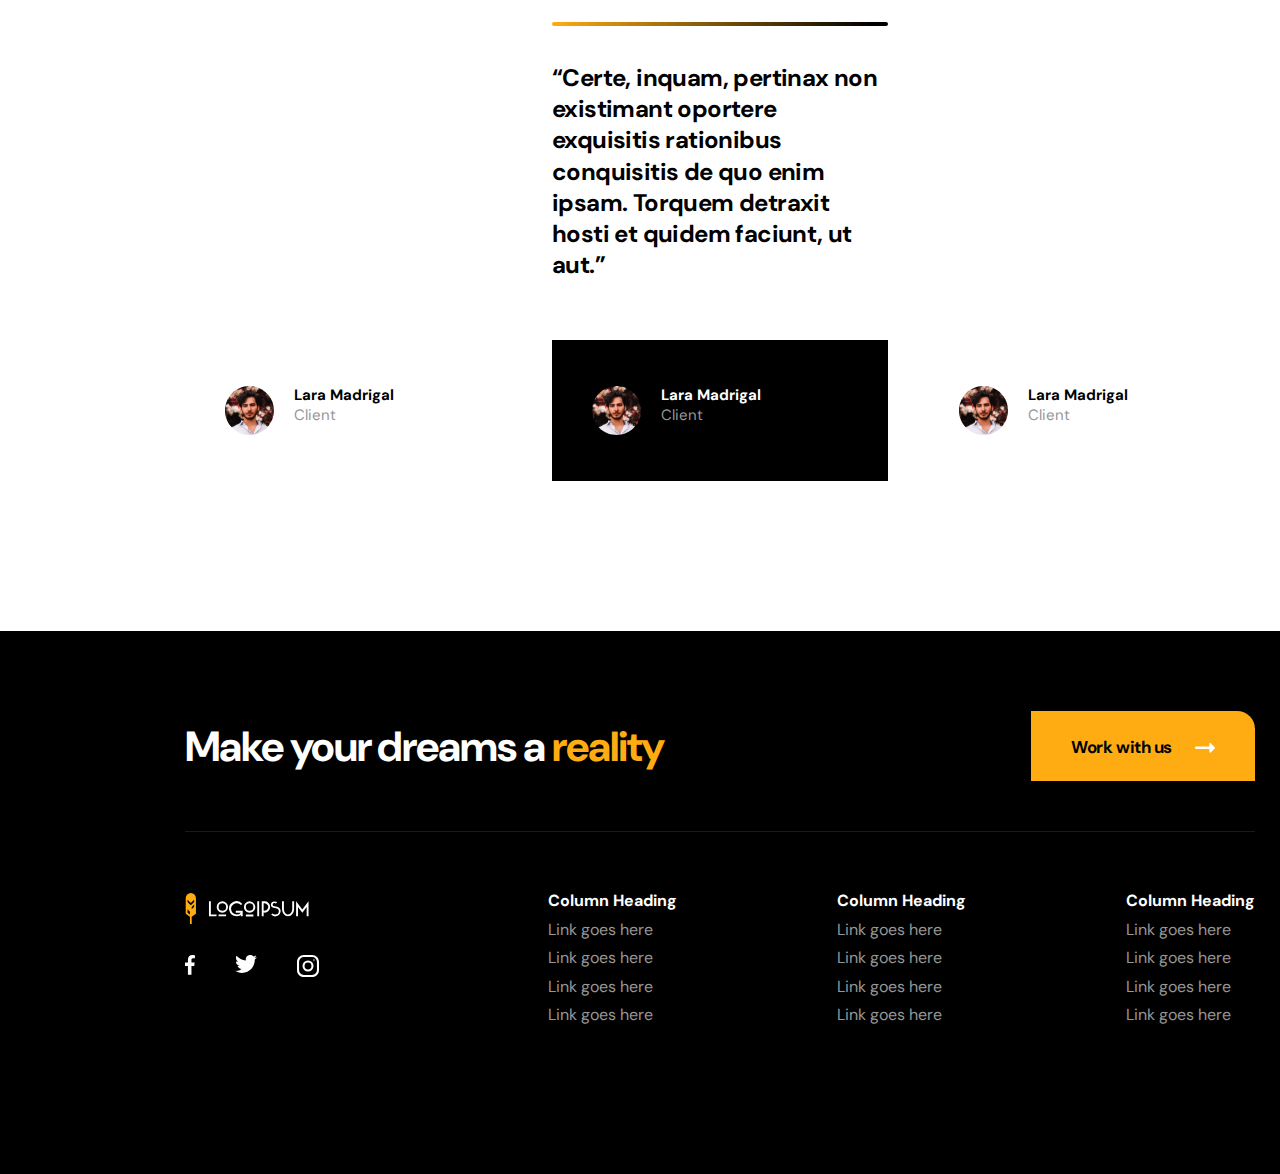
==== commit 078a2165: "added hovers, focuses and slider" ====
--- a/index.html
+++ b/index.html
@@ -5,13 +5,17 @@
     <meta http-equiv="X-UA-Compatible" content="IE=edge" />
     <meta name="viewport" content="width=device-width, initial-scale=1.0" />
     <title>Document</title>
+    <link rel="preconnect" href="https://fonts.googleapis.com">
+    <link rel="preconnect" href="https://fonts.gstatic.com" crossorigin>
+    <link href="https://fonts.googleapis.com/css2?family=DM+Sans:wght@400;700&display=swap" rel="stylesheet">
     <link rel="stylesheet" href="css/main.min.css" />
+
   </head>
   <body>
     
     <header class="header">
       <div class="container header__container">
-        <a href="" class="logo">
+        <a href="./index.html" class="logo">
           <svg class="logo__icon" aria-label="logo">
             <use href="./img/symbol-defs.svg#icon-logo" class=""></use>
           </svg>
@@ -57,8 +61,8 @@
           disserendum et harum quidem exercitus quid.
         </p>
         <button class="hero__button">
-          <span class="text-hero__button">See all listings</span>
-          <svg class="icon-hero__button" aria-label="See all listings">
+          <span class="hero__button-text">See all listings</span>
+          <svg class="hero__button-icon" aria-label="See all listings">
             <use href="./img/symbol-defs.svg#icon-arrow-right" class=""></use>
           </svg>
         </button>
@@ -93,7 +97,7 @@
             <li class="gallery__filters-item">
               <button type="button" class="gallery__filters-button">
               <span class="gallery__filters-text">Looking for</span> 
-              <svg class="gallery__button-icon" aria-label="Looking for">
+              <svg class="gallery__filters-icon" aria-label="Looking for">
                 <use
                   href="./img/symbol-defs.svg#icon-arrow-down"
                   class=""
@@ -104,7 +108,7 @@
           <li class="gallery__filters-item">
               <button type="button" class="gallery__filters-button">
                 <span class="gallery__filters-text">Location</span> 
-                <svg class="gallery__button-icon" aria-label="Location">
+                <svg class="gallery__filters-icon" aria-label="Location">
                 <use
                   href="./img/symbol-defs.svg#icon-arrow-down"
                   class=""
@@ -116,7 +120,7 @@
           <li class="gallery__filters-item">
               <button type="button" class="gallery__filters-button">
                 <span class="gallery__filters-text">Property Type</span> 
-                <svg class="gallery__button-icon" aria-label="Property Type">
+                <svg class="gallery__filters-icon" aria-label="Property Type">
                 <use
                   href="./img/symbol-defs.svg#icon-arrow-down"
                   class=""
@@ -127,7 +131,7 @@
           <li class="gallery__filters-item">
               <button type="button" class="gallery__filters-button">
                 <span class="gallery__filters-text">Price</span> 
-                <svg class="gallery__button-icon" aria-label="Price">
+                <svg class="gallery__filters-icon" aria-label="Price">
                 <use
                   href="./img/symbol-defs.svg#icon-arrow-down"
                   class=""
@@ -145,10 +149,10 @@
                 <img src="./img/House Example 1.jpg" alt="house example 1" class="img gallery__img">
             </div>
             <h3 class="gallery__item-title">Malto House</h3>
-          </a>
+          
             <ul class="gallery__icons list">
               <li class="gallery__icons-item">
-                <button type="button" class="gallery__button">
+                
                   <svg class="gallery__icon" aria-label="Property Type">
                     <use
                       href="./img/symbol-defs.svg#icon-hotel-single-bed"
@@ -158,7 +162,7 @@
                 </button>
               </li>
               <li class="gallery__icons-item">
-                <button type="button" class="gallery__button">
+                
                 <svg class="gallery__icon" aria-label="Property Type">
                   <use
                     href="./img/symbol-defs.svg#icon-bathroom"
@@ -168,7 +172,7 @@
                   </button>
               </li>
               <li class="gallery__icons-item">
-                 <button type="button" class="gallery__button">
+                 
                 <svg class="gallery__icon" aria-label="Property Type">
                   <use
                     href="./img/symbol-defs.svg#icon-grid-artboard"
@@ -177,6 +181,7 @@
                   <span class="gallery__text">2</span>
               </li>
             </ul>  
+            </a>
         </li>
 
 
@@ -186,10 +191,10 @@
                 <img src="./img/House Example 2.jpg" alt="house example 1" class="img gallery__img">
             </div>
             <h3 class="gallery__item-title">Malto House</h3>
-          </a>
+          
             <ul class="gallery__icons list">
               <li class="gallery__icons-item">
-                <button type="button" class="gallery__button">
+                
                   <svg class="gallery__icon" aria-label="Property Type">
                     <use
                       href="./img/symbol-defs.svg#icon-hotel-single-bed"
@@ -199,7 +204,7 @@
                 </button>
               </li>
               <li class="gallery__icons-item">
-                <button type="button" class="gallery__button">
+                
                 <svg class="gallery__icon" aria-label="Property Type">
                   <use
                     href="./img/symbol-defs.svg#icon-bathroom"
@@ -209,7 +214,7 @@
                   </button>
               </li>
               <li class="gallery__icons-item">
-                 <button type="button" class="gallery__button">
+                 
                 <svg class="gallery__icon" aria-label="Property Type">
                   <use
                     href="./img/symbol-defs.svg#icon-grid-artboard"
@@ -218,6 +223,7 @@
                   <span class="gallery__text">2</span>
               </li>
             </ul>  
+            </a>
         </li>
 
 
@@ -228,10 +234,10 @@
                 <img src="./img/House Example 3.jpg" alt="house example 1" class="img gallery__img">
             </div>
             <h3 class="gallery__item-title">Malto House</h3>
-          </a>
+          
             <ul class="gallery__icons list">
               <li class="gallery__icons-item">
-                <button type="button" class="gallery__button">
+                
                   <svg class="gallery__icon" aria-label="Property Type">
                     <use
                       href="./img/symbol-defs.svg#icon-hotel-single-bed"
@@ -241,7 +247,7 @@
                 </button>
               </li>
               <li class="gallery__icons-item">
-                <button type="button" class="gallery__button">
+                
                 <svg class="gallery__icon" aria-label="Property Type">
                   <use
                     href="./img/symbol-defs.svg#icon-bathroom"
@@ -251,7 +257,7 @@
                   </button>
               </li>
               <li class="gallery__icons-item">
-                 <button type="button" class="gallery__button">
+                 
                 <svg class="gallery__icon" aria-label="Property Type">
                   <use
                     href="./img/symbol-defs.svg#icon-grid-artboard"
@@ -260,6 +266,7 @@
                   <span class="gallery__text">2</span>
               </li>
             </ul>  
+            </a>
         </li>
 
 
@@ -269,10 +276,10 @@
                 <img src="./img/House Example 4.jpg" alt="house example 1" class="img gallery__img">
             </div>
             <h3 class="gallery__item-title">Malto House</h3>
-          </a>
+          
             <ul class="gallery__icons list">
               <li class="gallery__icons-item">
-                <button type="button" class="gallery__button">
+                
                   <svg class="gallery__icon" aria-label="Property Type">
                     <use
                       href="./img/symbol-defs.svg#icon-hotel-single-bed"
@@ -282,7 +289,7 @@
                 </button>
               </li>
               <li class="gallery__icons-item">
-                <button type="button" class="gallery__button">
+                
                 <svg class="gallery__icon" aria-label="Property Type">
                   <use
                     href="./img/symbol-defs.svg#icon-bathroom"
@@ -292,7 +299,7 @@
                   </button>
               </li>
               <li class="gallery__icons-item">
-                 <button type="button" class="gallery__button">
+                 
                 <svg class="gallery__icon" aria-label="Property Type">
                   <use
                     href="./img/symbol-defs.svg#icon-grid-artboard"
@@ -301,6 +308,7 @@
                   <span class="gallery__text">2</span>
               </li>
             </ul>  
+            </a>
         </li>
 
 
@@ -311,10 +319,10 @@
                 <img src="./img/House Example 1.jpg" alt="house example 1" class="img gallery__img">
             </div>
             <h3 class="gallery__item-title">Malto House</h3>
-          </a>
+          
             <ul class="gallery__icons list">
               <li class="gallery__icons-item">
-                <button type="button" class="gallery__button">
+                
                   <svg class="gallery__icon" aria-label="Property Type">
                     <use
                       href="./img/symbol-defs.svg#icon-hotel-single-bed"
@@ -324,7 +332,7 @@
                 </button>
               </li>
               <li class="gallery__icons-item">
-                <button type="button" class="gallery__button">
+                
                 <svg class="gallery__icon" aria-label="Property Type">
                   <use
                     href="./img/symbol-defs.svg#icon-bathroom"
@@ -334,7 +342,7 @@
                   </button>
               </li>
               <li class="gallery__icons-item">
-                 <button type="button" class="gallery__button">
+                 
                 <svg class="gallery__icon" aria-label="Property Type">
                   <use
                     href="./img/symbol-defs.svg#icon-grid-artboard"
@@ -343,6 +351,7 @@
                   <span class="gallery__text">2</span>
               </li>
             </ul>  
+            </a>
         </li>
 
 
@@ -352,10 +361,10 @@
                 <img src="./img/House Example 5.jpg" alt="house example 1" class="img gallery__img">
             </div>
             <h3 class="gallery__item-title">Malto House</h3>
-          </a>
+          
             <ul class="gallery__icons list">
               <li class="gallery__icons-item">
-                <button type="button" class="gallery__button">
+                
                   <svg class="gallery__icon" aria-label="Property Type">
                     <use
                       href="./img/symbol-defs.svg#icon-hotel-single-bed"
@@ -365,7 +374,7 @@
                 </button>
               </li>
               <li class="gallery__icons-item">
-                <button type="button" class="gallery__button">
+                
                 <svg class="gallery__icon" aria-label="Property Type">
                   <use
                     href="./img/symbol-defs.svg#icon-bathroom"
@@ -375,7 +384,7 @@
                   </button>
               </li>
               <li class="gallery__icons-item">
-                 <button type="button" class="gallery__button">
+                 
                 <svg class="gallery__icon" aria-label="Property Type">
                   <use
                     href="./img/symbol-defs.svg#icon-grid-artboard"
@@ -384,6 +393,7 @@
                   <span class="gallery__text">2</span>
               </li>
             </ul>  
+            </a>
         </li>
              </ul>
         </div>
@@ -472,7 +482,7 @@
             <h2 class="footer__title">
               <span class="footer__title--white">Make your dreams a </span><span class="footer__title--orange">reality</span>
             </h2>
-            <button type="button" class="button about__button--orange">
+            <button type="button" class="footer-about__button button about__button--orange">
               <span class="about__button-text">Work with us</span>
                   <svg class="about__button-icon" aria-label="Learn more">
                     <use
@@ -484,7 +494,7 @@
           </div>
           <div class="footer__content">
             <div class="footer__contacts">
-              <a href="" class="logo">
+              <a href="./index.html" class="logo">
                 <svg class="logo__icon" aria-label="logo">
                   <use href="./img/symbol-defs.svg#icon-logo" class=""></use>
                 </svg>
@@ -572,12 +582,11 @@
     </li>
   </ul>
 </li>
-
-
             </ul>
           </div>
       </div>
       
     </footer>
+
   </body>
 </html>
--- a/css/main.min.css
+++ b/css/main.min.css
@@ -1,2 +1,2 @@
-/*! modern-normalize v1.0.0 | MIT License | https://github.com/sindresorhus/modern-normalize */*,*::before,*::after{box-sizing:border-box}:root{-moz-tab-size:4;tab-size:4}html{line-height:1.15;-webkit-text-size-adjust:100%}body{margin:0}body{font-family:system-ui,-apple-system,"Segoe UI",Roboto,Helvetica,Arial,sans-serif,"Apple Color Emoji","Segoe UI Emoji"}hr{height:0;color:inherit}abbr[title]{text-decoration:underline dotted}b,strong{font-weight:bolder}code,kbd,samp,pre{font-family:ui-monospace, SFMono-Regular, Consolas, 'Liberation Mono', Menlo, monospace;font-size:1em}small{font-size:80%}sub,sup{font-size:75%;line-height:0;position:relative;vertical-align:baseline}sub{bottom:-0.25em}sup{top:-0.5em}table{text-indent:0;border-color:inherit}button,input,optgroup,select,textarea{font-family:inherit;font-size:100%;line-height:1.15;margin:0}button,select{text-transform:none}button,[type='button'],[type='reset'],[type='submit']{-webkit-appearance:button}::-moz-focus-inner{border-style:none;padding:0}:-moz-focusring{outline:1px dotted ButtonText}:-moz-ui-invalid{box-shadow:none}legend{padding:0}progress{vertical-align:baseline}::-webkit-inner-spin-button,::-webkit-outer-spin-button{height:auto}[type='search']{-webkit-appearance:textfield;outline-offset:-2px}::-webkit-search-decoration{-webkit-appearance:none}::-webkit-file-upload-button{-webkit-appearance:button;font:inherit}summary{display:list-item}html{scroll-behavior:smooth}body{margin:0;padding:0}html,body,ul,ol,li,form,fieldset,legend{margin:0;padding:0}a,a:visited{text-decoration:none}h1,h2,h3,h4,h5,h6,p{margin:0;padding:0}fieldset,img{border:0}li{list-style:none}.container{margin:0 auto;padding:0 20px;box-sizing:border-box}@media screen and (max-width: 767px){.container{width:320px}}@media screen and (min-width: 768px){.container{width:768px;padding:0 34px}}@media screen and (min-width: 1200px){.container{width:1080px;padding:0 15px}}@font-face{font-family:'DM Sans', sans-serif;src:url("../../fonts/DMSans-Regular.ttf");font-weight:400}@font-face{font-family:'DM Sans', sans-serif;src:url("../../fonts/DMSans-Bold.ttf");font-weight:700}.container{position:relative;width:1440px;margin-left:auto;margin-right:auto;padding-left:185px;padding-right:185px}.list{list-style:none;padding:0;margin:0}.img{display:block;max-width:100%;height:auto}.button{border-radius:0 18px 0 0;border:none;cursor:pointer}a{text-decoration:none}button{cursor:pointer}.header{position:absolute;top:0;left:0;display:flex;align-items:center;justify-content:space-between;width:100%;padding-top:32px;background-color:transparent;z-index:99}.details__header{position:initial}.header__container{display:flex;align-items:center;justify-content:space-between}.details__header-container{display:flex;align-items:center;justify-content:space-between;padding-top:32px;padding-bottom:32px;background-color:#000;border-bottom:1px solid rgba(255,255,255,0.1)}.logo{display:flex;align-items:center}.logo__icon{width:11px;height:33px;margin-right:10px;fill:#ffac12}.logo__text{width:106px;height:16px;fill:#fff}.navigation__menu{display:flex;align-items:center}.navigation__item{margin-right:60px}.connect__button{width:211px;padding:14px 40px;background-color:#ffac12;color:#000;border:none}.navigation__link{font-size:15px;font-weight:700;line-height:1.3;color:#fff}.navigation__text{margin-right:9px}.navigation__icon{width:20px;height:10px;fill:#fff}.hero{position:relative;max-width:1440px;height:850px;background-color:#000;margin:0 auto;background-image:linear-gradient(198.73deg, rgba(0,0,0,0.0001) 15.31%, rgba(0,0,0,0.837986) 67.37%),url("../../../img/etienne-beauregard-riverin-B0aCvAVSX8E-unsplash.jpg")}.hero__title{padding-top:200px;max-width:519px;font-size:80px;font-weight:700;line-height:1;letter-spacing:-2.01px;color:#fff}.hero__text{margin-top:22px;max-width:428px;font-size:20px;color:#fff;opacity:0.6;font-weight:400;line-height:28px}.hero__button{position:absolute;bottom:0;padding:37px 861px 37px 40px;border:0;background-color:#fff}.text-hero__button{margin-right:15px;font-size:20px;font-weight:700;line-height:1.302;color:#000;letter-spacing:-0.5px}.icon-hero__button{width:20px;height:10px;fill:#ffac12}.about,.about__black{padding-top:263px}.about--reverse{padding-top:112px}.about__container{display:flex;align-items:center;position:relative}.about__container--rewerse{flex-direction:row-reverse}.thumb,.thumb-left,.thumb-right{width:704px}.thumb-left{margin-right:60px}.thumb-right{margin-left:77px}.about__img,.about__img-left,.about__img-right{position:absolute}.about__img-left{top:50%;right:0;transform:translateY(-50%);left:0;border-radius:0 57px 0 0;box-shadow:0px 62px 54px 0px rgba(0,0,0,0.3);z-index:99}.about__img-right{bottom:0;right:0;border-radius:57px 0 0 0;box-shadow:0px 62px 54px 0px rgba(0,0,0,0.3)}.about__content,.about__black-content{position:relative;max-width:474px;padding-top:17px}.about__content::before,.about__black-content::before{position:absolute;top:0;left:0;content:'';width:169px;height:4px;background-image:linear-gradient(90deg, #ffac12 0%, #000 94.96%);border-radius:2px}.about__title,.about__title--white{font-size:50px;font-weight:700;line-height:1.3;letter-spacing:-1.3px}.about__title--white{color:#fff}.about__text,.about__black-text{margin-top:20px;padding-right:48px;font-size:20px;line-height:1.4;letter-spacing:-0.5px;opacity:0.6}.about__button,.about__button--orange{margin-top:30px;padding:25px 40px 23px 40px;background-color:#000}.about__button--orange{background-color:#ffac12}.about__button--orange>span{color:#000}.about__button--orange>svg{fill:#fff}.about__button-text{margin-right:19px;font-size:17px;font-weight:700;line-height:1.3;letter-spacing:-0.43px;color:#fff}.about__button-icon{width:20px;height:10px;fill:#ffac12}.gallery{margin-top:104px}.gallerty__container{padding-top:237px;padding-bottom:393px;background-color:#F9F9F9}.gallery__title{position:relative;font-size:50px;font-weight:700;line-height:1.3;letter-spacing:-1.3px}.gallery__title::before{position:absolute;top:-17px;left:0;content:'';width:169px;height:4px;background-image:linear-gradient(90deg, #ffac12 0%, #000 94.96%);border-radius:2px}.gallery__filters{display:flex}.gallery__filters-item{font-size:0}.gallery__filters-item:not(:last-child){margin-right:1px}.gallery__filters-item:first-child>button{border-radius:25px 0 0 25px}.gallery__filters-item:last-child>button{border-radius:0 25px  25px 0}.gallery__filters-text{margin-right:9px;font-size:17px;font-weight:700;line-height:1.3;letter-spacing:-0.43px}.gallery__button-icon{width:12px;height:8px}.gallery__filters-button{display:block;width:267px;padding-top:49px;padding-bottom:49px;padding-left:30px;background-color:#fff;text-align:left;border:none}.gallery__list{display:flex;flex-wrap:wrap;margin-top:76px}.gallery__item{flex-basis:calc((100% - 2 * 31px) / 3);margin-right:31px;margin-bottom:30px;background-color:#fff;border-radius:25px}.gallery__item:nth-child(3n){margin-right:0}.gallery__item:nth-last-child(-n+3){margin-bottom:0}.gallery__item-thumb{width:336px}.gallery__img{border-radius:25px 25px 0 0}.gallery__item-title{margin-top:30px;padding-left:30px;font-size:24px;font-weight:700;line-height:1.3;letter-spacing:-0.6px;color:#000}.gallery__icons{display:flex;align-items:center;justify-content:center;margin-top:30px}.gallery__icons-item{font-size:0;width:100%}.gallery__icons-item:first-child>.gallery__icon{width:14px;height:11px}.gallery__button{width:100%;height:60px;background-color:#fff;border:1px solid #F9F9F9}.gallery__icons-item:first-child>.gallery__button{border-radius:0 0 0 25px}.gallery__icons-item:last-child>.gallery__button{border-radius:0 0 25px 0}.gallery__icon{width:16px;height:16px;margin-right:10px}.gallery__text{font-size:17px;font-weight:700;line-height:1.3;letter-spacing:-0.4px}.about__black{padding-top:150px}.about__black-container{padding-top:171px;padding-bottom:150px;background-color:#000;text-align:center}.about__black-content{display:inline-block;max-width:475px}.about__black-content::before{left:50%;transform:translateX(-50%)}.about__black-text{color:#fff}.testimonials{padding-top:194px;padding-bottom:150px}.testimonials-text{position:relative;margin:0 auto;max-width:336px;font-size:24px;font-weight:700;line-height:1.3;letter-spacing:-0.6px}.testimonials-text::before{position:absolute;content:'';top:-40px;width:100%;height:4px;background-image:linear-gradient(90deg, #ffac12 0%, #000 94.96%);border-radius:2px}.testimonials-list{display:flex;justify-content:center;align-items:center;margin-top:60px}.testimonials-item{display:flex;flex-basis:calc((100% - 2 * 31px) / 3);font-size:0;padding-left:40px;padding-top:46px;padding-bottom:46px}.testimonials-item--active{background-color:#000}.testimonials-item:not(:last-child){margin-right:31px}.testimonials-thumb{width:49px;margin-right:20px}.testimonials-wrapper{font-size:15px;line-height:1.3;letter-spacing:-0.4}.testimonials-name{color:#000}.testimonials-item--active .testimonials-name{color:#fff}.testimonials-role{color:#979797}.footer-container{padding-top:80px;padding-bottom:150px;background-color:#000}.footer__wrapper{display:flex;justify-content:space-between;align-items:center;padding-bottom:57px;border-bottom:1px solid rgba(255,255,255,0.1)}.footer__title{font-size:42px;font-weight:700;line-height:1.31;letter-spacing:-1.06px}.footer__title--white{color:#fff}.footer__title--orange{color:#ffac12}.footer__content{display:flex;justify-content:space-between;align-items:flex-start;margin-top:60px}.footer__columns{display:flex}.footer__column:not(:last-child){margin-right:160px}.footer__column-title{color:#fff}.footer__links{margin-top:10px}.footer__links-item:not(:last-child){margin-bottom:10px}.footer__link{color:#979797}.social{margin-top:30px;display:flex}.social__item:not(:last-child){margin-right:40px}.social__icon,.facebook__icon,.twitter__icon,.instagram__icon{fill:#fff}.facebook__icon{width:10px;height:20px}.twitter__icon{width:22px;height:18px}.instagram__icon{width:22px;height:22px}
+/*! modern-normalize v1.0.0 | MIT License | https://github.com/sindresorhus/modern-normalize */*,*::before,*::after{box-sizing:border-box}:root{-moz-tab-size:4;tab-size:4}html{line-height:1.15;-webkit-text-size-adjust:100%}body{margin:0}body{font-family:system-ui,-apple-system,"Segoe UI",Roboto,Helvetica,Arial,sans-serif,"Apple Color Emoji","Segoe UI Emoji"}hr{height:0;color:inherit}abbr[title]{text-decoration:underline dotted}b,strong{font-weight:bolder}code,kbd,samp,pre{font-family:ui-monospace, SFMono-Regular, Consolas, 'Liberation Mono', Menlo, monospace;font-size:1em}small{font-size:80%}sub,sup{font-size:75%;line-height:0;position:relative;vertical-align:baseline}sub{bottom:-0.25em}sup{top:-0.5em}table{text-indent:0;border-color:inherit}button,input,optgroup,select,textarea{font-family:inherit;font-size:100%;line-height:1.15;margin:0}button,select{text-transform:none}button,[type='button'],[type='reset'],[type='submit']{-webkit-appearance:button}::-moz-focus-inner{border-style:none;padding:0}:-moz-focusring{outline:1px dotted ButtonText}:-moz-ui-invalid{box-shadow:none}legend{padding:0}progress{vertical-align:baseline}::-webkit-inner-spin-button,::-webkit-outer-spin-button{height:auto}[type='search']{-webkit-appearance:textfield;outline-offset:-2px}::-webkit-search-decoration{-webkit-appearance:none}::-webkit-file-upload-button{-webkit-appearance:button;font:inherit}summary{display:list-item}html{scroll-behavior:smooth}body{margin:0;padding:0}html,body,ul,ol,li,form,fieldset,legend{margin:0;padding:0}a,a:visited{text-decoration:none}h1,h2,h3,h4,h5,h6,p{margin:0;padding:0}fieldset,img{border:0}li{list-style:none}.container{margin:0 auto;padding:0 20px;box-sizing:border-box}@media screen and (max-width: 767px){.container{width:320px}}@media screen and (min-width: 768px){.container{width:768px;padding:0 34px}}@media screen and (min-width: 1200px){.container{width:1080px;padding:0 15px}}body{font-family:'DM Sans', sans-serif}.container{position:relative;width:1440px;margin-left:auto;margin-right:auto;padding-left:185px;padding-right:185px}.list{list-style:none;padding:0;margin:0}.img{display:block;max-width:100%;height:auto}.button{border-radius:0 18px 0 0;border:none;cursor:pointer}a{text-decoration:none}button{cursor:pointer}.header{position:absolute;top:0;left:0;display:flex;align-items:center;justify-content:space-between;width:100%;padding-top:32px;background-color:transparent;z-index:99}.details__header{position:initial}.header__container{display:flex;align-items:center;justify-content:space-between}.details__header-container{display:flex;align-items:center;justify-content:space-between;padding-top:32px;padding-bottom:32px;background-color:#000;border-bottom:1px solid rgba(255,255,255,0.1)}.logo{display:flex;align-items:center;transition:transform 250ms cubic-bezier(0.4, 0, 0.2, 1)}.logo:hover,.logo:focus{transform:scale(1.2)}.logo__icon{width:11px;height:33px;margin-right:10px;fill:#ffac12}.logo__text{width:106px;height:16px;fill:#fff}.navigation__menu{display:flex;align-items:center}.navigation__item:not(:last-child){margin-right:60px}.connect__button{width:211px;padding:14px 40px;background-color:#ffac12;color:#000;border:none;transition:all 250ms cubic-bezier(0.4, 0, 0.2, 1)}.connect__button:hover,.connect__button:focus{background-color:#fff}.connect__button:hover .navigation__icon,.connect__button:focus .navigation__icon{fill:#ffac12}.navigation__link{font-size:15px;font-weight:700;line-height:1.3;color:#fff;transition:color 250ms cubic-bezier(0.4, 0, 0.2, 1)}.navigation__link:hover,.navigation__link:focus{color:#ffac12}.navigation__text{margin-right:9px}.navigation__icon{width:20px;height:10px;fill:#fff}.hero{position:relative;max-width:1440px;height:850px;background-color:#000;margin:0 auto;background-image:linear-gradient(198.73deg, rgba(0,0,0,0.0001) 15.31%, rgba(0,0,0,0.837986) 67.37%),url("../../../img/etienne-beauregard-riverin-B0aCvAVSX8E-unsplash.jpg")}.hero__title{padding-top:200px;max-width:519px;font-size:80px;font-weight:700;line-height:1;letter-spacing:-2.01px;color:#fff}.hero__text{margin-top:22px;max-width:428px;font-size:20px;color:#fff;opacity:0.6;font-weight:400;line-height:28px}.hero__button{position:absolute;bottom:0;padding:37px 861px 37px 40px;border:0;background-color:#fff;transition:all 250ms cubic-bezier(0.4, 0, 0.2, 1)}.hero__button:hover .hero__button-text,.hero__button:focus .hero__button-text{color:#ffac12}.hero__button-text{margin-right:15px;font-size:20px;font-weight:700;line-height:1.302;color:#000;letter-spacing:-0.5px}.hero__button-icon{width:20px;height:10px;fill:#ffac12}.about,.about__black{padding-top:263px}.about--reverse{padding-top:112px}.about__container{display:flex;align-items:center;position:relative}.about__container--rewerse{flex-direction:row-reverse}.thumb,.thumb-left,.thumb-right{width:704px}.thumb-left{margin-right:60px}.thumb-right{margin-left:77px}.about__img,.about__img-left,.about__img-right{position:absolute}.about__img-left{top:50%;right:0;transform:translateY(-50%);left:0;border-radius:0 57px 0 0;box-shadow:0px 62px 54px 0px rgba(0,0,0,0.3);z-index:99}.about__img-right{bottom:0;right:0;border-radius:57px 0 0 0;box-shadow:0px 62px 54px 0px rgba(0,0,0,0.3)}.about__content,.about__black-content{position:relative;max-width:474px;padding-top:17px}.about__content::before,.about__black-content::before{position:absolute;top:0;left:0;content:'';width:169px;height:4px;background-image:linear-gradient(90deg, #ffac12 0%, #000 94.96%);border-radius:2px}.about__title,.about__title--white{font-size:50px;font-weight:700;line-height:1.3;letter-spacing:-1.3px}.about__title--white{color:#fff}.about__text,.about__black-text{margin-top:20px;padding-right:48px;font-size:20px;line-height:1.4;letter-spacing:-0.5px;opacity:0.6}.about__button,.about__button--orange,.about__button--fullsize{margin-top:30px;padding:25px 40px 23px 40px;background-color:#000;transition:all 250ms cubic-bezier(0.4, 0, 0.2, 1)}.about__button:hover,.about__button--orange:hover,.about__button--fullsize:hover,.about__button:focus,.about__button--orange:focus,.about__button--fullsize:focus{background-color:#ffac12}.about__button:hover .about__button-text,.about__button--orange:hover .about__button-text,.about__button--fullsize:hover .about__button-text,.about__button:focus .about__button-text,.about__button--orange:focus .about__button-text,.about__button--fullsize:focus .about__button-text{color:#000}.about__button:hover .about__button-icon,.about__button--orange:hover .about__button-icon,.about__button--fullsize:hover .about__button-icon,.about__button:focus .about__button-icon,.about__button--orange:focus .about__button-icon,.about__button--fullsize:focus .about__button-icon{fill:#000}.about__button--orange{background-color:#ffac12;transition:all 250ms cubic-bezier(0.4, 0, 0.2, 1)}.about__button--orange:hover,.about__button--orange:focus{background-color:#fff}.about__button--orange:hover .about__button-icon,.about__button--orange:focus .about__button-icon{fill:#ffac12}.about__button--orange>span{color:#000}.about__button--orange>svg{fill:#fff}.about__button--fullsize{width:100%}.about__button-text{margin-right:19px;font-size:17px;font-weight:700;line-height:1.3;letter-spacing:-0.43px;color:#fff}.about__button-icon{width:20px;height:10px;fill:#ffac12}.gallery{margin-top:104px}.gallerty__container{padding-top:237px;padding-bottom:393px;background-color:#f9f9f9}.gallery__title{position:relative;font-size:50px;font-weight:700;line-height:1.3;letter-spacing:-1.3px}.gallery__title::before{position:absolute;top:-17px;left:0;content:'';width:169px;height:4px;background-image:linear-gradient(90deg, #ffac12 0%, #000 94.96%);border-radius:2px}.gallery__filters{display:flex}.gallery__filters-item{font-size:0;transition:all 250ms cubic-bezier(0.4, 0, 0.2, 1)}.gallery__filters-item:hover .gallery__filters-text,.gallery__filters-item:focus .gallery__filters-text{color:#ffac12}.gallery__filters-item:hover .gallery__filters-icon,.gallery__filters-item:focus .gallery__filters-icon{fill:#ffac12}.gallery__filters-item:not(:last-child){margin-right:1px}.gallery__filters-item:first-child>button{border-radius:25px 0 0 25px}.gallery__filters-item:last-child>button{border-radius:0 25px 25px 0}.gallery__filters-text{margin-right:9px;font-size:17px;font-weight:700;line-height:1.3;letter-spacing:-0.43px}.gallery__filters-icon{width:12px;height:8px}.gallery__filters-button{display:block;width:267px;padding-top:49px;padding-bottom:49px;padding-left:30px;background-color:#fff;text-align:left;border:none;color:#000}.gallery__list{display:flex;flex-wrap:wrap;margin-top:76px;min-width:0}.gallery__item{flex-basis:calc((100% - 2 * 31px) / 3);margin-right:31px;margin-bottom:30px;background-color:#fff;border-radius:25px;transition:all 250ms cubic-bezier(0.4, 0, 0.2, 1)}.gallery__item:hover,.gallery__item:focus{box-shadow:0px 32px 34px rgba(0,0,0,0.133714);transform:scale(1.01)}.gallery__item:nth-child(3n){margin-right:0}.gallery__item:nth-last-child(-n+3){margin-bottom:0}.gallery__item-thumb{width:336px}.gallery__img{border-radius:25px 25px 0 0}.gallery__item-title{margin-top:30px;padding-left:30px;font-size:24px;font-weight:700;line-height:1.3;letter-spacing:-0.6px;color:#000}.gallery__icons{display:flex;align-items:center;justify-content:center;margin-top:30px;border-top:1px solid #e4e4e4;color:#000}.gallery__icons-item{font-size:0;width:100%;display:flex;justify-content:center;align-items:center;width:33%;padding-top:18px;padding-bottom:20px}.gallery__icons-item:not(:last-child){border-right:1px solid #e4e4e4}.gallery__icon{width:16px;height:16px;margin-right:10px}.gallery__text{font-size:17px;font-weight:700;line-height:1.3;letter-spacing:-0.4px}.about__black{padding-top:150px}.about__black-container{padding-top:171px;padding-bottom:150px;background-color:#000;text-align:center}.about__black-content{display:inline-block;max-width:475px}.about__black-content::before{left:50%;transform:translateX(-50%)}.about__black-text{color:#fff}.testimonials{padding-top:194px;padding-bottom:150px}.testimonials-text{position:relative;margin:0 auto;max-width:336px;font-size:24px;font-weight:700;line-height:1.3;letter-spacing:-0.6px}.testimonials-text::before{position:absolute;content:'';top:-40px;width:100%;height:4px;background-image:linear-gradient(90deg, #ffac12 0%, #000 94.96%);border-radius:2px}.testimonials-list{display:flex;justify-content:center;align-items:center;margin-top:60px}.testimonials-item{display:flex;flex-basis:calc((100% - 2 * 31px) / 3);font-size:0;padding-left:40px;padding-top:46px;padding-bottom:46px}.testimonials-item--active{background-color:#000}.testimonials-item:not(:last-child){margin-right:31px}.testimonials-thumb{width:49px;margin-right:20px}.testimonials-wrapper{font-size:15px;line-height:1.3;letter-spacing:-0.4}.testimonials-name{color:#000}.testimonials-item--active .testimonials-name{color:#fff}.testimonials-role{color:#979797}.footer-container{padding-top:80px;padding-bottom:150px;background-color:#000}.footer__wrapper{display:flex;justify-content:space-between;align-items:center;padding-bottom:50px;border-bottom:1px solid rgba(255,255,255,0.1)}.footer__title{font-size:42px;font-weight:700;line-height:1.31;letter-spacing:-1.06px}.footer__title--white{color:#fff}.footer__title--orange{color:#ffac12}.footer-about__button{margin-top:0}.footer__content{display:flex;justify-content:space-between;align-items:flex-start;margin-top:60px}.footer__columns{display:flex}.footer__column:not(:last-child){margin-right:160px}.footer__column-title{color:#fff}.footer__links{margin-top:10px}.footer__links-item:not(:last-child){margin-bottom:10px}.footer__link{color:#979797;transition:all 250ms cubic-bezier(0.4, 0, 0.2, 1)}.footer__link:hover,.footer__link:focus{color:#ffac12}.social{margin-top:30px;display:flex}.social__item{transition:all 250ms cubic-bezier(0.4, 0, 0.2, 1)}.social__item:hover .social__icon,.social__item:hover .facebook__icon,.social__item:hover .twitter__icon,.social__item:hover .instagram__icon,.social__item:focus .social__icon,.social__item:focus .facebook__icon,.social__item:focus .twitter__icon,.social__item:focus .instagram__icon{fill:#ffac12}.social__item:not(:last-child){margin-right:40px}.social__icon,.facebook__icon,.twitter__icon,.instagram__icon{fill:#fff}.facebook__icon{width:10px;height:20px}.twitter__icon{width:22px;height:18px}.instagram__icon{width:22px;height:22px}
 /*# sourceMappingURL=main.min.css.map */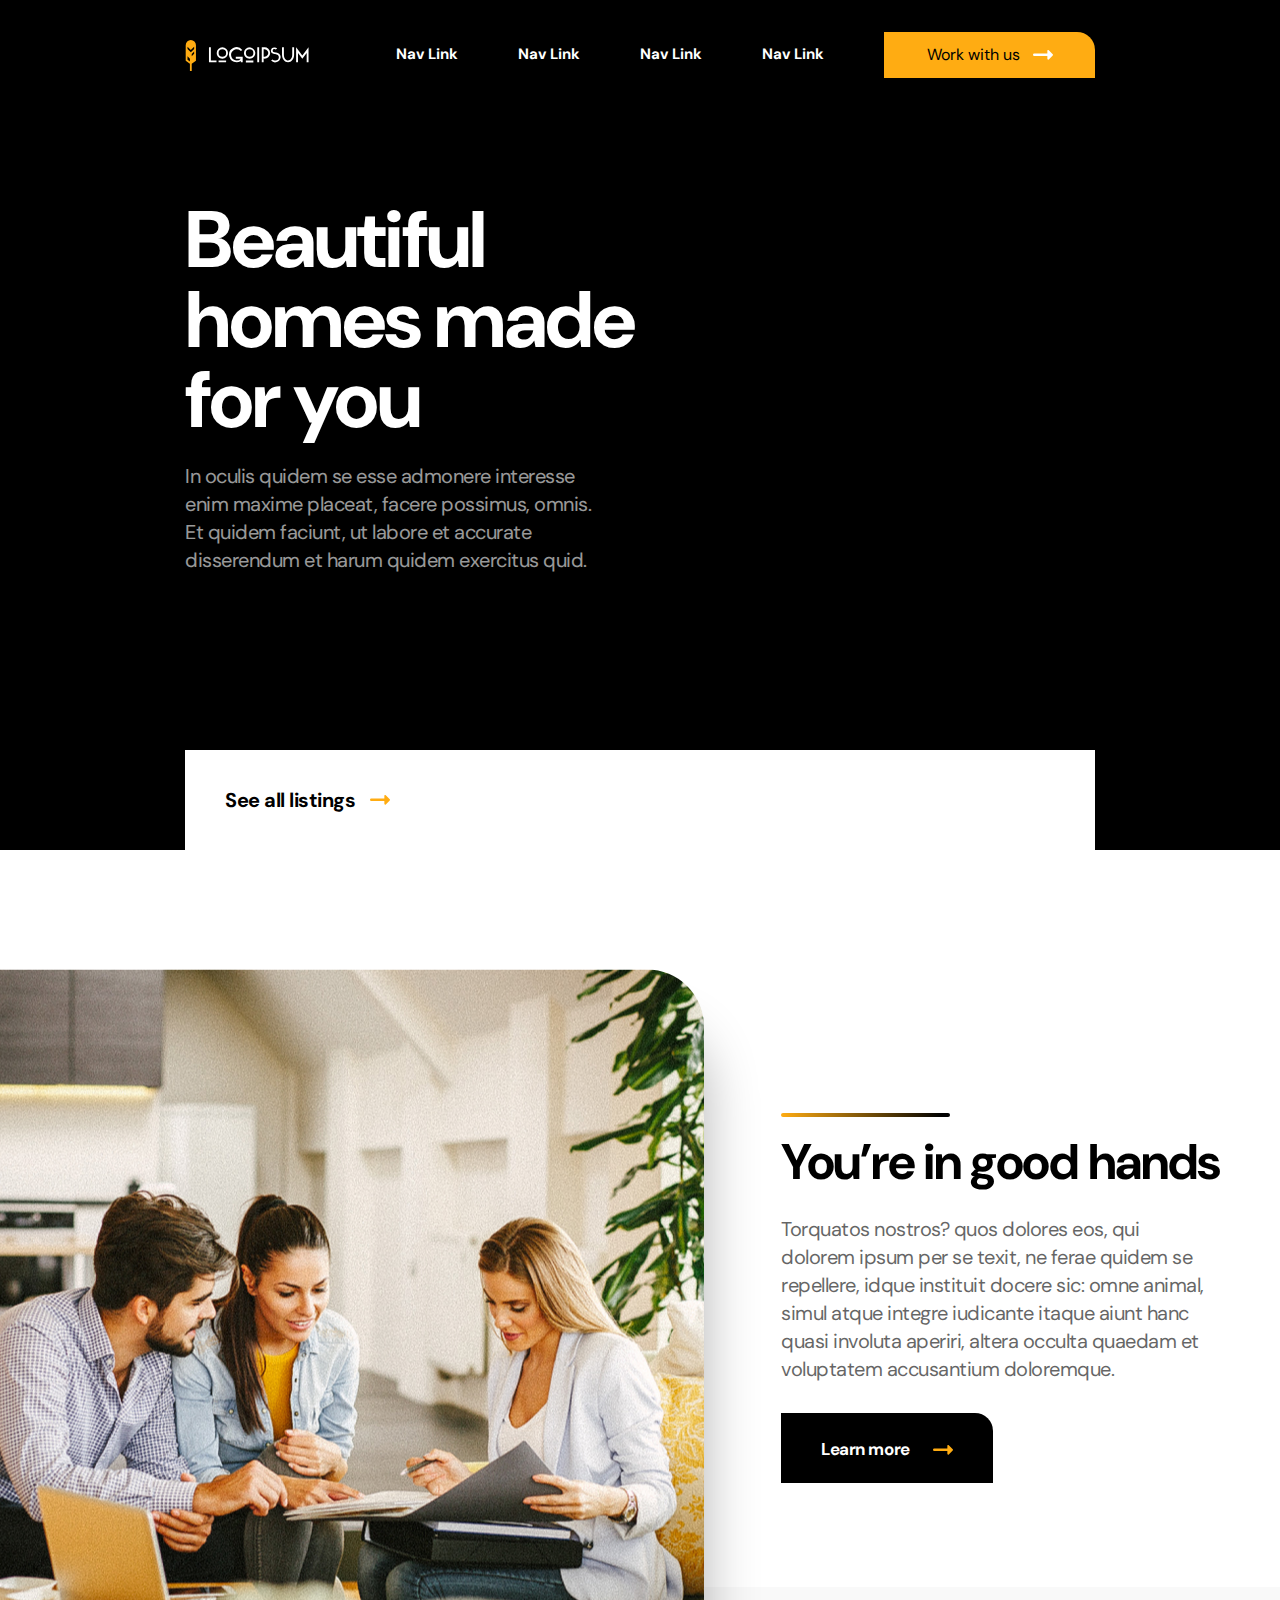
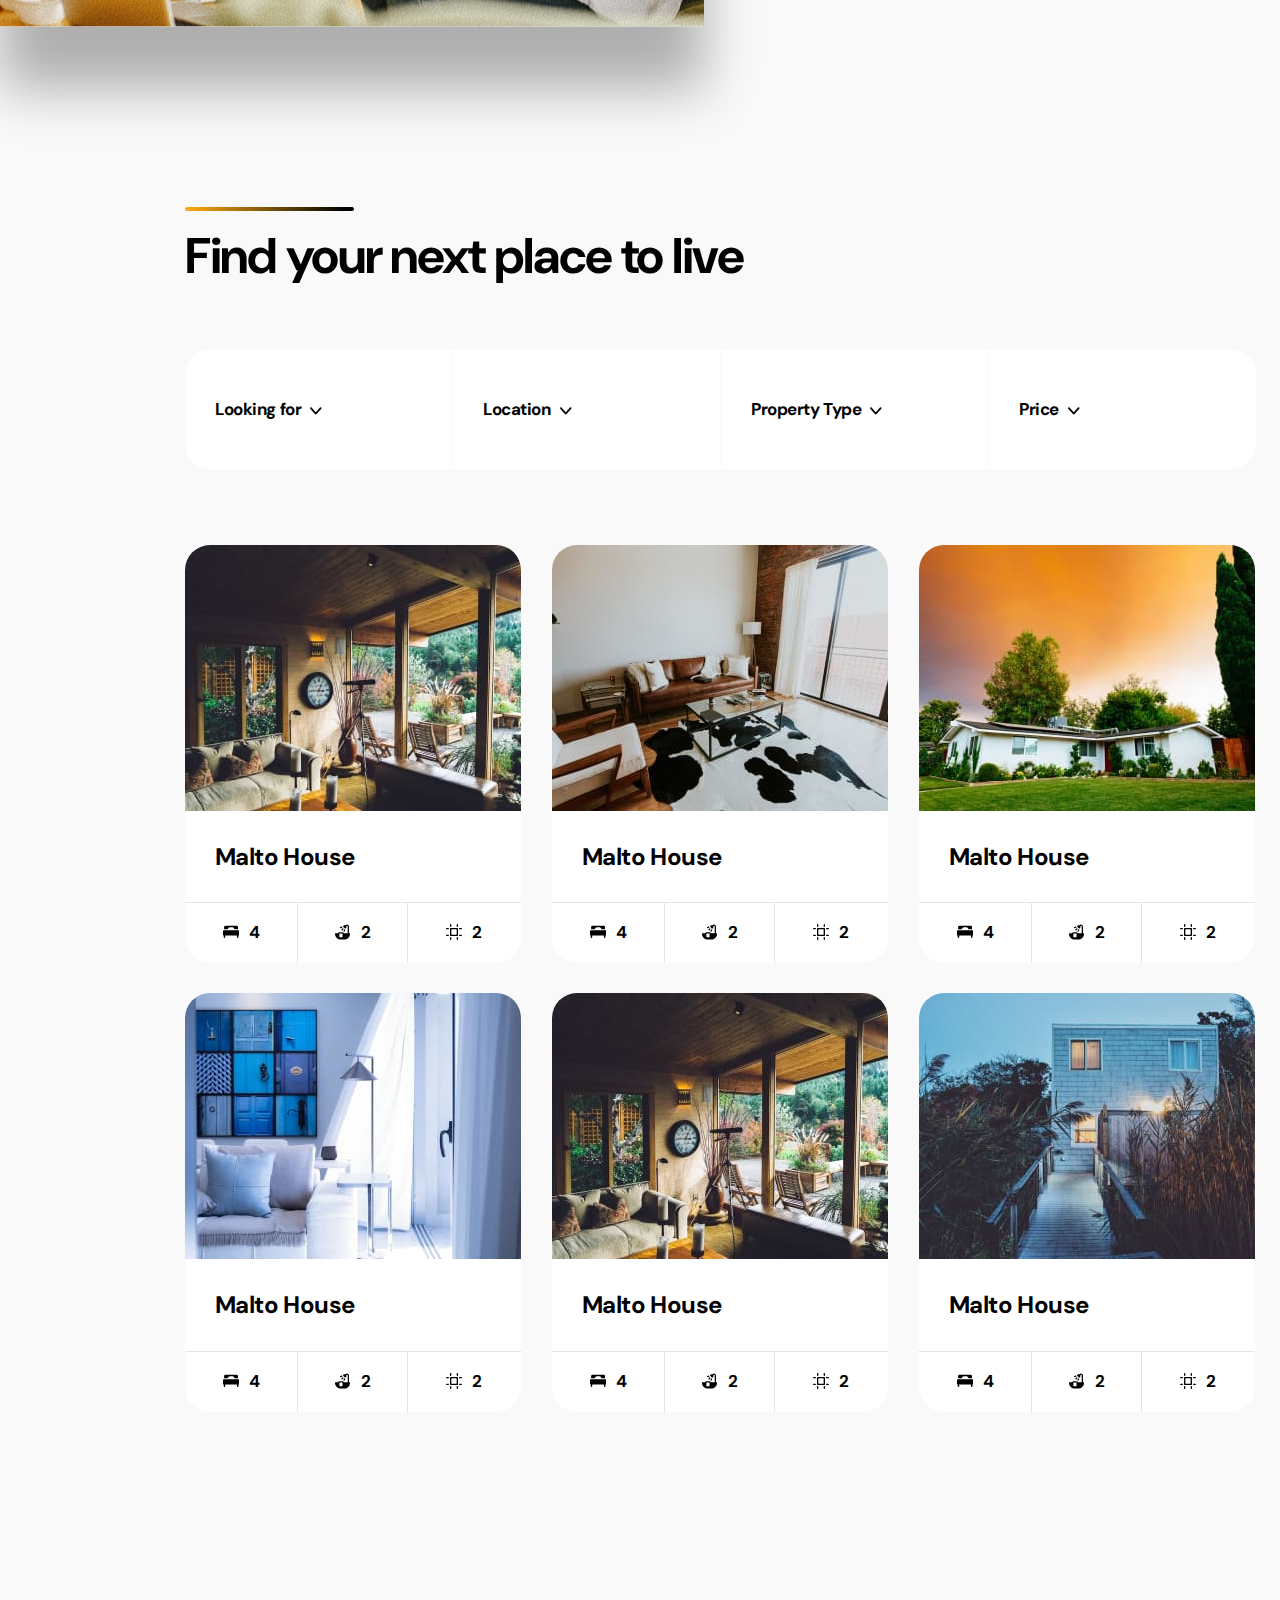
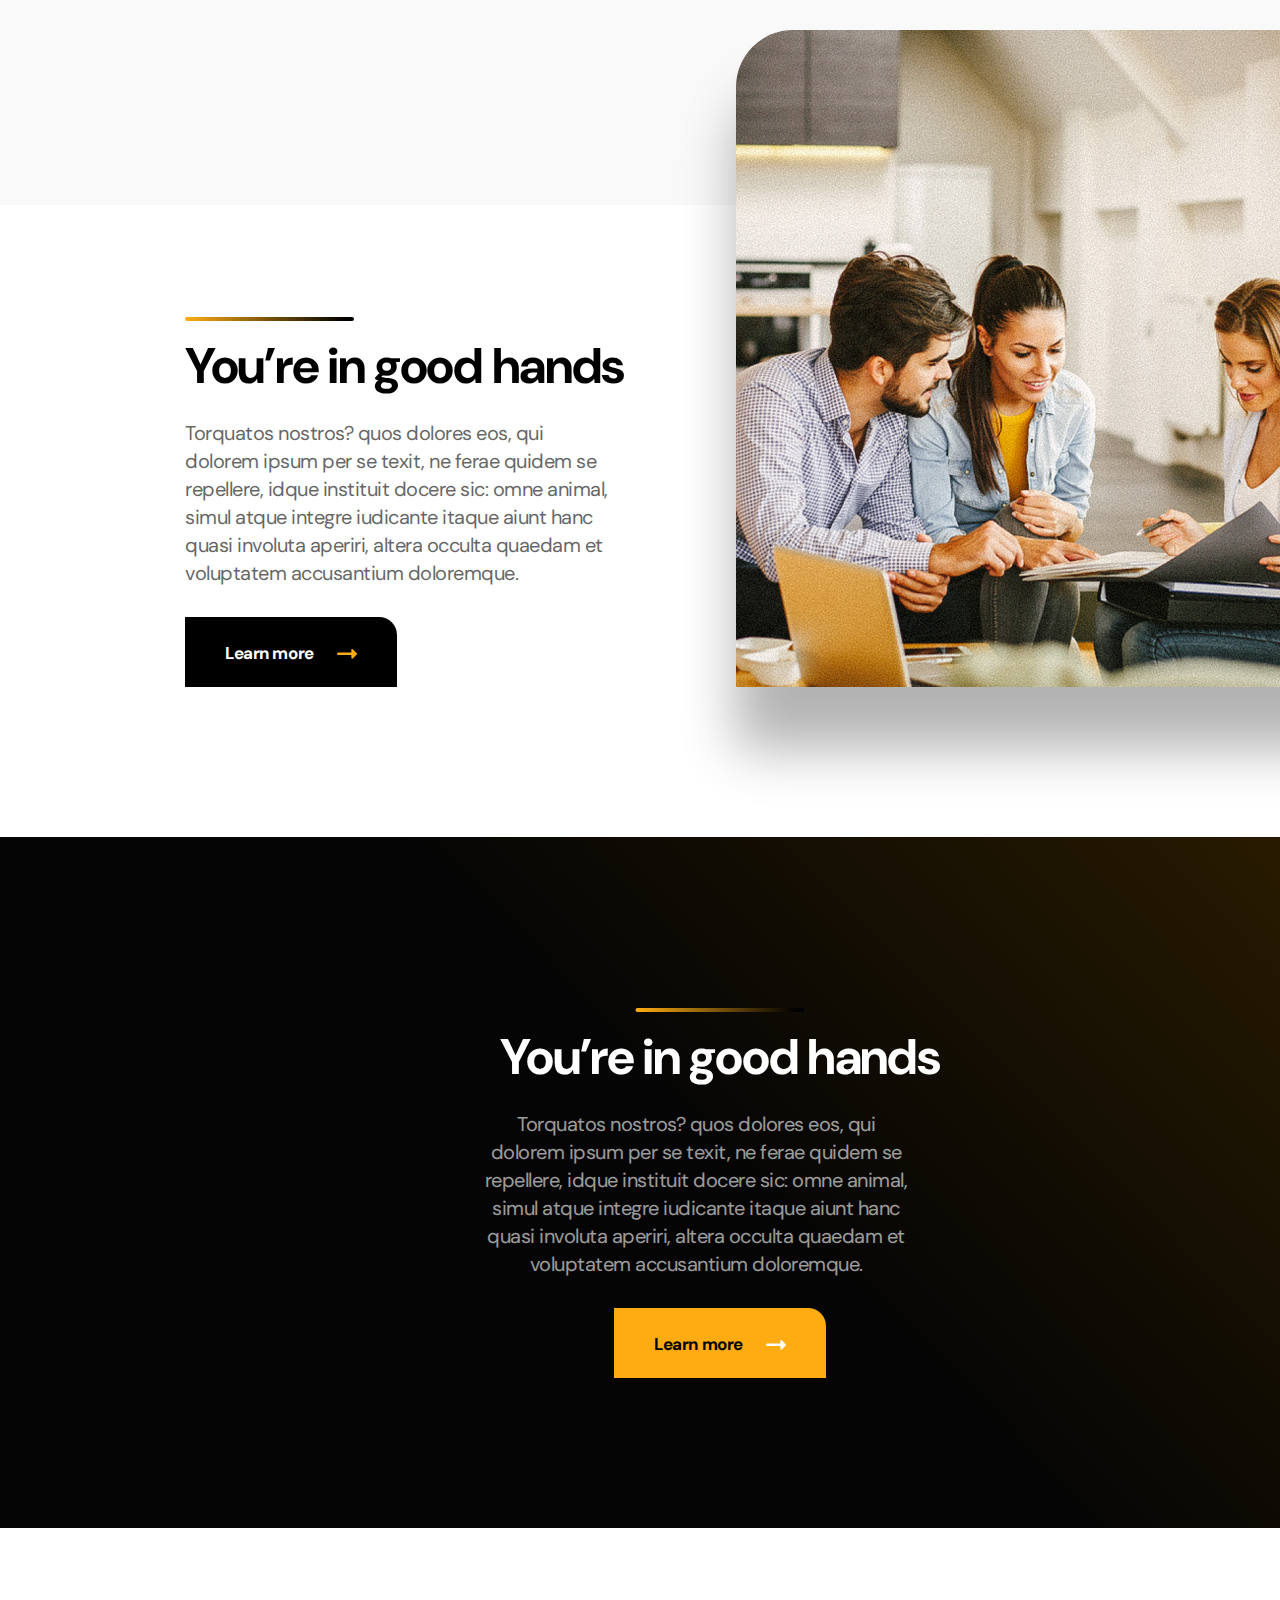
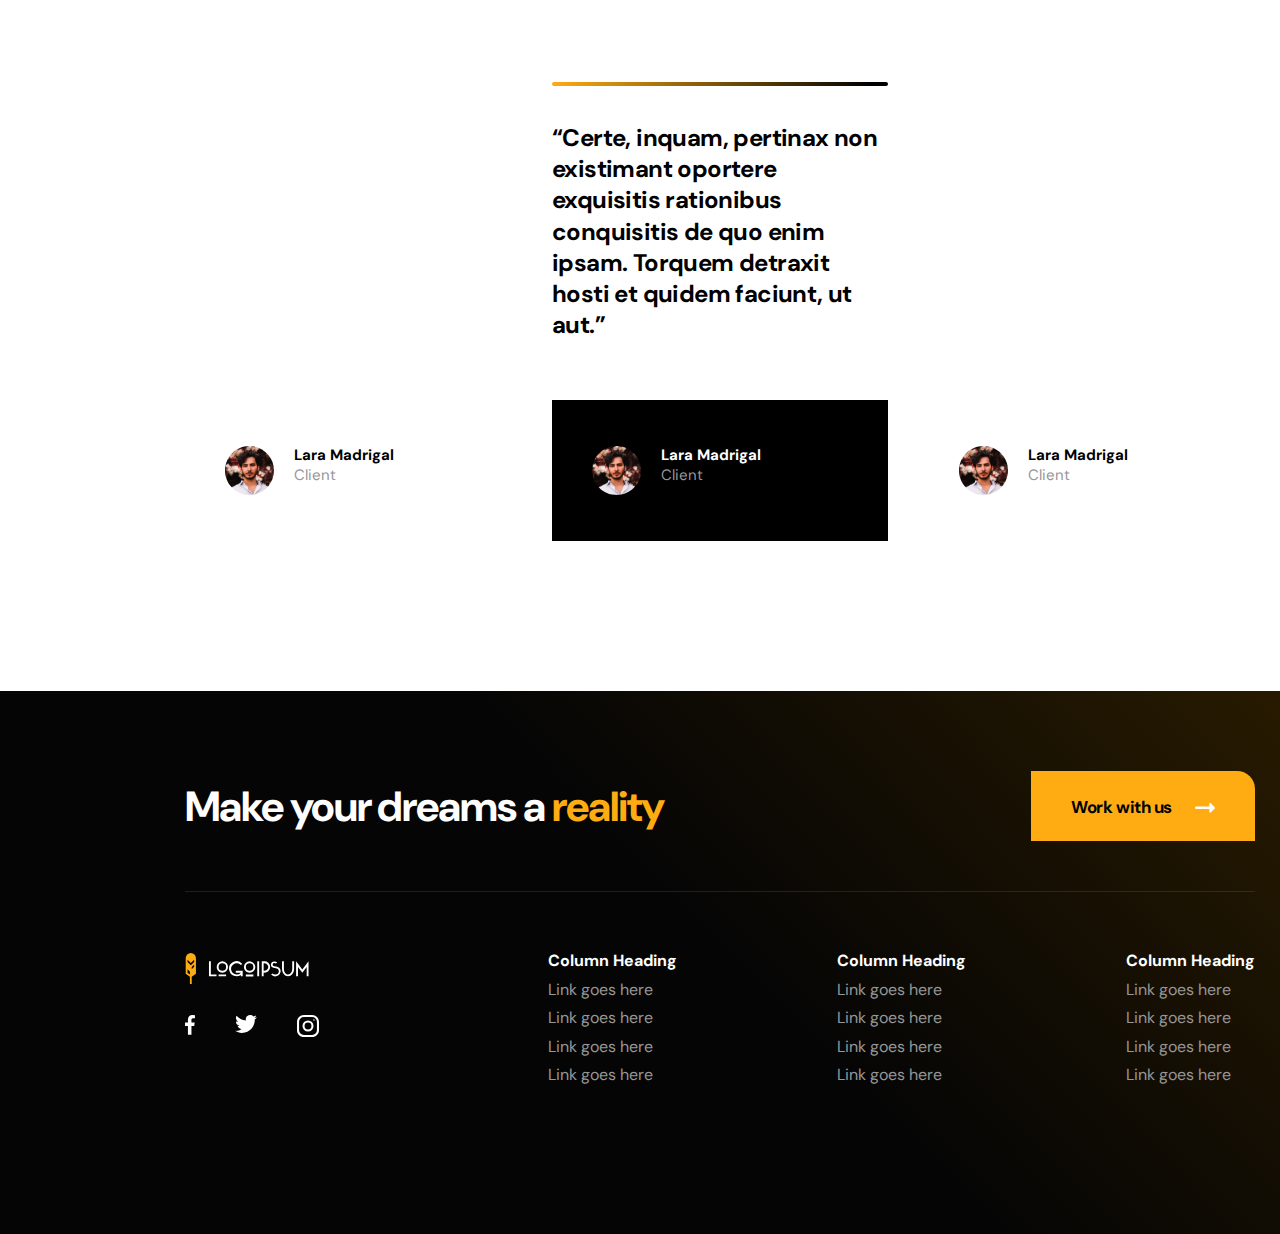
==== commit 505faf49: "fixed some bugs and updated sections background" ====
--- a/index.html
+++ b/index.html
@@ -5,22 +5,23 @@
     <meta http-equiv="X-UA-Compatible" content="IE=edge" />
     <meta name="viewport" content="width=device-width, initial-scale=1.0" />
     <title>Document</title>
-    <link rel="preconnect" href="https://fonts.googleapis.com">
-    <link rel="preconnect" href="https://fonts.gstatic.com" crossorigin>
-    <link href="https://fonts.googleapis.com/css2?family=DM+Sans:wght@400;700&display=swap" rel="stylesheet">
+    <link rel="preconnect" href="https://fonts.googleapis.com" />
+    <link rel="preconnect" href="https://fonts.gstatic.com" crossorigin />
+    <link
+      href="https://fonts.googleapis.com/css2?family=DM+Sans:wght@400;700&display=swap"
+      rel="stylesheet"
+    />
     <link rel="stylesheet" href="css/main.min.css" />
-
   </head>
   <body>
-    
     <header class="header">
       <div class="container header__container">
         <a href="./index.html" class="logo">
           <svg class="logo__icon" aria-label="logo">
-            <use href="./img/symbol-defs.svg#icon-logo" class=""></use>
+            <use href="./img/symbol-defs.svg#icon-logo"></use>
           </svg>
           <svg class="logo__text" aria-label="logo">
-            <use href="./img/symbol-defs.svg#icon-logoText" class=""></use>
+            <use href="./img/symbol-defs.svg#icon-logoText"></use>
           </svg>
         </a>
         <nav class="navigation">
@@ -41,10 +42,7 @@
               <button type="button" class="connect__button button">
                 <span class="navigation__text">Work with us</span>
                 <svg class="navigation__icon" aria-label="work with us">
-                  <use
-                    href="./img/symbol-defs.svg#icon-arrow-right"
-                    class=""
-                  ></use>
+                  <use href="./img/symbol-defs.svg#icon-arrow-right"></use>
                 </svg>
               </button>
             </li>
@@ -63,530 +61,516 @@
         <button class="hero__button">
           <span class="hero__button-text">See all listings</span>
           <svg class="hero__button-icon" aria-label="See all listings">
-            <use href="./img/symbol-defs.svg#icon-arrow-right" class=""></use>
+            <use href="./img/symbol-defs.svg#icon-arrow-right"></use>
           </svg>
         </button>
       </section>
       <section class="about">
         <div class="container about__container">
           <div class="thumb">
-          <img src="./img/Content Image large (1).jpg" alt="clients with contract" class="about__img-left img">
-        </div>
-        <div class="about__content">
-          <h2 class="about__title">You’re in good hands</h2>
-          <p class="about__text">Torquatos nostros? quos dolores eos, qui dolorem ipsum per se texit, ne ferae quidem se repellere, idque instituit docere sic: omne animal, simul atque integre iudicante itaque aiunt hanc quasi involuta aperiri, altera occulta quaedam et voluptatem accusantium doloremque.</p>
-          <button type="button" class="button about__button">
-            <span class="about__button-text">Learn more</span>
-                <svg class="about__button-icon" aria-label="Learn more">
-                  <use
-                    href="./img/symbol-defs.svg#icon-arrow-right"
-                    class=""
-                  ></use>
-                </svg>
-          </button>
-        </div>
-      </div>
-        
+            <img
+              src="./img/ContentImagelarge(1).jpg"
+              alt="clients with contract"
+              class="about__img-left img"
+            />
+          </div>
+          <div class="about__content">
+            <h2 class="about__title">You’re in good hands</h2>
+            <p class="about__text">
+              Torquatos nostros? quos dolores eos, qui dolorem ipsum per se
+              texit, ne ferae quidem se repellere, idque instituit docere sic:
+              omne animal, simul atque integre iudicante itaque aiunt hanc quasi
+              involuta aperiri, altera occulta quaedam et voluptatem accusantium
+              doloremque.
+            </p>
+            <button type="button" class="button about__button">
+              <span class="about__button-text">Learn more</span>
+              <svg class="about__button-icon" aria-label="Learn more">
+                <use href="./img/symbol-defs.svg#icon-arrow-right"></use>
+              </svg>
+            </button>
+          </div>
+        </div>
       </section>
       <section class="gallery">
         <div class="container gallerty__container">
-          <h2 class="gallery__title">
-            Find your next place to live
-          </h2>
+          <h2 class="gallery__title">Find your next place to live</h2>
           <ul class="gallery__filters list">
             <li class="gallery__filters-item">
               <button type="button" class="gallery__filters-button">
-              <span class="gallery__filters-text">Looking for</span> 
-              <svg class="gallery__filters-icon" aria-label="Looking for">
-                <use
-                  href="./img/symbol-defs.svg#icon-arrow-down"
-                  class=""
-                ></use>
-              </svg>
+                <span class="gallery__filters-text">Looking for</span>
+                <svg class="gallery__filters-icon" aria-label="Looking for">
+                  <use href="./img/symbol-defs.svg#icon-arrow-down"></use>
+                </svg>
               </button>
-          </li>
-          <li class="gallery__filters-item">
+            </li>
+            <li class="gallery__filters-item">
               <button type="button" class="gallery__filters-button">
-                <span class="gallery__filters-text">Location</span> 
+                <span class="gallery__filters-text">Location</span>
                 <svg class="gallery__filters-icon" aria-label="Location">
-                <use
-                  href="./img/symbol-defs.svg#icon-arrow-down"
-                  class=""
-                ></use>
+                  <use href="./img/symbol-defs.svg#icon-arrow-down"></use>
                 </svg>
-                </button>
-                
-          </li>
-          <li class="gallery__filters-item">
+              </button>
+            </li>
+            <li class="gallery__filters-item">
               <button type="button" class="gallery__filters-button">
-                <span class="gallery__filters-text">Property Type</span> 
+                <span class="gallery__filters-text">Property Type</span>
                 <svg class="gallery__filters-icon" aria-label="Property Type">
-                <use
-                  href="./img/symbol-defs.svg#icon-arrow-down"
-                  class=""
-                ></use>
+                  <use href="./img/symbol-defs.svg#icon-arrow-down"></use>
                 </svg>
-                </button>
-          </li>
-          <li class="gallery__filters-item">
+              </button>
+            </li>
+            <li class="gallery__filters-item">
               <button type="button" class="gallery__filters-button">
-                <span class="gallery__filters-text">Price</span> 
+                <span class="gallery__filters-text">Price</span>
                 <svg class="gallery__filters-icon" aria-label="Price">
-                <use
-                  href="./img/symbol-defs.svg#icon-arrow-down"
-                  class=""
-                ></use>
+                  <use href="./img/symbol-defs.svg#icon-arrow-down"></use>
                 </svg>
-                </button>
-          </li>
-      </ul>
-
-      <ul class="gallery__list list">
-       
-        <li class="gallery__item">
-          <a href="./details.html" class="gallery__link">
-            <div class="gallery__item-thumb">
-                <img src="./img/House Example 1.jpg" alt="house example 1" class="img gallery__img">
-            </div>
-            <h3 class="gallery__item-title">Malto House</h3>
-          
-            <ul class="gallery__icons list">
-              <li class="gallery__icons-item">
-                
-                  <svg class="gallery__icon" aria-label="Property Type">
-                    <use
-                      href="./img/symbol-defs.svg#icon-hotel-single-bed"
-                    ></use>
+              </button>
+            </li>
+          </ul>
+
+          <ul class="gallery__list list">
+            <li class="gallery__item">
+              <a href="./details.html" class="gallery__link">
+                <div class="gallery__item-thumb">
+                  <img
+                    src="./img/HouseExample1.jpg"
+                    alt="HouseExample"
+                    class="img gallery__img"
+                  />
+                </div>
+                <h3 class="gallery__item-title">Malto House</h3>
+
+                <ul class="gallery__icons list">
+                  <li class="gallery__icons-item">
+                    <svg class="gallery__icon" aria-label="Property Type">
+                      <use
+                        href="./img/symbol-defs.svg#icon-hotel-single-bed"
+                      ></use>
                     </svg>
                     <span class="gallery__text">4</span>
-                </button>
-              </li>
-              <li class="gallery__icons-item">
-                
-                <svg class="gallery__icon" aria-label="Property Type">
-                  <use
-                    href="./img/symbol-defs.svg#icon-bathroom"
-                  ></use>
-                  </svg>
-                  <span class="gallery__text">2</span>
-                  </button>
-              </li>
-              <li class="gallery__icons-item">
-                 
-                <svg class="gallery__icon" aria-label="Property Type">
-                  <use
-                    href="./img/symbol-defs.svg#icon-grid-artboard"
-                  ></use>
-                  </svg>
-                  <span class="gallery__text">2</span>
-              </li>
-            </ul>  
-            </a>
-        </li>
-
-
-        <li class="gallery__item">
-          <a href="./details.html" class="gallery__link">
-            <div class="gallery__item-thumb">
-                <img src="./img/House Example 2.jpg" alt="house example 1" class="img gallery__img">
-            </div>
-            <h3 class="gallery__item-title">Malto House</h3>
-          
-            <ul class="gallery__icons list">
-              <li class="gallery__icons-item">
-                
-                  <svg class="gallery__icon" aria-label="Property Type">
-                    <use
-                      href="./img/symbol-defs.svg#icon-hotel-single-bed"
-                    ></use>
+                  </li>
+                  <li class="gallery__icons-item">
+                    <svg class="gallery__icon" aria-label="Property Type">
+                      <use href="./img/symbol-defs.svg#icon-bathroom"></use>
+                    </svg>
+                    <span class="gallery__text">2</span>
+                  </li>
+                  <li class="gallery__icons-item">
+                    <svg class="gallery__icon" aria-label="Property Type">
+                      <use
+                        href="./img/symbol-defs.svg#icon-grid-artboard"
+                      ></use>
+                    </svg>
+                    <span class="gallery__text">2</span>
+                  </li>
+                </ul>
+              </a>
+            </li>
+
+            <li class="gallery__item">
+              <a href="./details.html" class="gallery__link">
+                <div class="gallery__item-thumb">
+                  <img
+                    src="./img/HouseExample2.jpg"
+                    alt="HouseExample"
+                    class="img gallery__img"
+                  />
+                </div>
+                <h3 class="gallery__item-title">Malto House</h3>
+
+                <ul class="gallery__icons list">
+                  <li class="gallery__icons-item">
+                    <svg class="gallery__icon" aria-label="Property Type">
+                      <use
+                        href="./img/symbol-defs.svg#icon-hotel-single-bed"
+                      ></use>
                     </svg>
                     <span class="gallery__text">4</span>
-                </button>
-              </li>
-              <li class="gallery__icons-item">
-                
-                <svg class="gallery__icon" aria-label="Property Type">
-                  <use
-                    href="./img/symbol-defs.svg#icon-bathroom"
-                  ></use>
-                  </svg>
-                  <span class="gallery__text">2</span>
-                  </button>
-              </li>
-              <li class="gallery__icons-item">
-                 
-                <svg class="gallery__icon" aria-label="Property Type">
-                  <use
-                    href="./img/symbol-defs.svg#icon-grid-artboard"
-                  ></use>
-                  </svg>
-                  <span class="gallery__text">2</span>
-              </li>
-            </ul>  
-            </a>
-        </li>
-
-
-
-        <li class="gallery__item">
-          <a href="./details.html" class="gallery__link">
-            <div class="gallery__item-thumb">
-                <img src="./img/House Example 3.jpg" alt="house example 1" class="img gallery__img">
-            </div>
-            <h3 class="gallery__item-title">Malto House</h3>
-          
-            <ul class="gallery__icons list">
-              <li class="gallery__icons-item">
-                
-                  <svg class="gallery__icon" aria-label="Property Type">
-                    <use
-                      href="./img/symbol-defs.svg#icon-hotel-single-bed"
-                    ></use>
+                  </li>
+                  <li class="gallery__icons-item">
+                    <svg class="gallery__icon" aria-label="Property Type">
+                      <use href="./img/symbol-defs.svg#icon-bathroom"></use>
+                    </svg>
+                    <span class="gallery__text">2</span>
+                  </li>
+                  <li class="gallery__icons-item">
+                    <svg class="gallery__icon" aria-label="Property Type">
+                      <use
+                        href="./img/symbol-defs.svg#icon-grid-artboard"
+                      ></use>
+                    </svg>
+                    <span class="gallery__text">2</span>
+                  </li>
+                </ul>
+              </a>
+            </li>
+
+            <li class="gallery__item">
+              <a href="./details.html" class="gallery__link">
+                <div class="gallery__item-thumb">
+                  <img
+                    src="./img/HouseExample3.jpg"
+                    alt="HouseExample"
+                    class="img gallery__img"
+                  />
+                </div>
+                <h3 class="gallery__item-title">Malto House</h3>
+
+                <ul class="gallery__icons list">
+                  <li class="gallery__icons-item">
+                    <svg class="gallery__icon" aria-label="Property Type">
+                      <use
+                        href="./img/symbol-defs.svg#icon-hotel-single-bed"
+                      ></use>
                     </svg>
                     <span class="gallery__text">4</span>
-                </button>
-              </li>
-              <li class="gallery__icons-item">
-                
-                <svg class="gallery__icon" aria-label="Property Type">
-                  <use
-                    href="./img/symbol-defs.svg#icon-bathroom"
-                  ></use>
-                  </svg>
-                  <span class="gallery__text">2</span>
-                  </button>
-              </li>
-              <li class="gallery__icons-item">
-                 
-                <svg class="gallery__icon" aria-label="Property Type">
-                  <use
-                    href="./img/symbol-defs.svg#icon-grid-artboard"
-                  ></use>
-                  </svg>
-                  <span class="gallery__text">2</span>
-              </li>
-            </ul>  
-            </a>
-        </li>
-
-
-        <li class="gallery__item">
-          <a href="./details.html" class="gallery__link">
-            <div class="gallery__item-thumb">
-                <img src="./img/House Example 4.jpg" alt="house example 1" class="img gallery__img">
-            </div>
-            <h3 class="gallery__item-title">Malto House</h3>
-          
-            <ul class="gallery__icons list">
-              <li class="gallery__icons-item">
-                
-                  <svg class="gallery__icon" aria-label="Property Type">
-                    <use
-                      href="./img/symbol-defs.svg#icon-hotel-single-bed"
-                    ></use>
+                  </li>
+                  <li class="gallery__icons-item">
+                    <svg class="gallery__icon" aria-label="Property Type">
+                      <use href="./img/symbol-defs.svg#icon-bathroom"></use>
+                    </svg>
+                    <span class="gallery__text">2</span>
+                  </li>
+                  <li class="gallery__icons-item">
+                    <svg class="gallery__icon" aria-label="Property Type">
+                      <use
+                        href="./img/symbol-defs.svg#icon-grid-artboard"
+                      ></use>
+                    </svg>
+                    <span class="gallery__text">2</span>
+                  </li>
+                </ul>
+              </a>
+            </li>
+
+            <li class="gallery__item">
+              <a href="./details.html" class="gallery__link">
+                <div class="gallery__item-thumb">
+                  <img
+                    src="./img/HouseExample4.jpg"
+                    alt="HouseExample"
+                    class="img gallery__img"
+                  />
+                </div>
+                <h3 class="gallery__item-title">Malto House</h3>
+
+                <ul class="gallery__icons list">
+                  <li class="gallery__icons-item">
+                    <svg class="gallery__icon" aria-label="Property Type">
+                      <use
+                        href="./img/symbol-defs.svg#icon-hotel-single-bed"
+                      ></use>
                     </svg>
                     <span class="gallery__text">4</span>
-                </button>
-              </li>
-              <li class="gallery__icons-item">
-                
-                <svg class="gallery__icon" aria-label="Property Type">
-                  <use
-                    href="./img/symbol-defs.svg#icon-bathroom"
-                  ></use>
-                  </svg>
-                  <span class="gallery__text">2</span>
-                  </button>
-              </li>
-              <li class="gallery__icons-item">
-                 
-                <svg class="gallery__icon" aria-label="Property Type">
-                  <use
-                    href="./img/symbol-defs.svg#icon-grid-artboard"
-                  ></use>
-                  </svg>
-                  <span class="gallery__text">2</span>
-              </li>
-            </ul>  
-            </a>
-        </li>
-
-
-
-        <li class="gallery__item">
-          <a href="./details.html" class="gallery__link">
-            <div class="gallery__item-thumb">
-                <img src="./img/House Example 1.jpg" alt="house example 1" class="img gallery__img">
-            </div>
-            <h3 class="gallery__item-title">Malto House</h3>
-          
-            <ul class="gallery__icons list">
-              <li class="gallery__icons-item">
-                
-                  <svg class="gallery__icon" aria-label="Property Type">
-                    <use
-                      href="./img/symbol-defs.svg#icon-hotel-single-bed"
-                    ></use>
+                  </li>
+                  <li class="gallery__icons-item">
+                    <svg class="gallery__icon" aria-label="Property Type">
+                      <use href="./img/symbol-defs.svg#icon-bathroom"></use>
+                    </svg>
+                    <span class="gallery__text">2</span>
+                  </li>
+                  <li class="gallery__icons-item">
+                    <svg class="gallery__icon" aria-label="Property Type">
+                      <use
+                        href="./img/symbol-defs.svg#icon-grid-artboard"
+                      ></use>
+                    </svg>
+                    <span class="gallery__text">2</span>
+                  </li>
+                </ul>
+              </a>
+            </li>
+
+            <li class="gallery__item">
+              <a href="./details.html" class="gallery__link">
+                <div class="gallery__item-thumb">
+                  <img
+                    src="./img/HouseExample1.jpg"
+                    alt="HouseExample"
+                    class="img gallery__img"
+                  />
+                </div>
+                <h3 class="gallery__item-title">Malto House</h3>
+
+                <ul class="gallery__icons list">
+                  <li class="gallery__icons-item">
+                    <svg class="gallery__icon" aria-label="Property Type">
+                      <use
+                        href="./img/symbol-defs.svg#icon-hotel-single-bed"
+                      ></use>
                     </svg>
                     <span class="gallery__text">4</span>
-                </button>
-              </li>
-              <li class="gallery__icons-item">
-                
-                <svg class="gallery__icon" aria-label="Property Type">
-                  <use
-                    href="./img/symbol-defs.svg#icon-bathroom"
-                  ></use>
-                  </svg>
-                  <span class="gallery__text">2</span>
-                  </button>
-              </li>
-              <li class="gallery__icons-item">
-                 
-                <svg class="gallery__icon" aria-label="Property Type">
-                  <use
-                    href="./img/symbol-defs.svg#icon-grid-artboard"
-                  ></use>
-                  </svg>
-                  <span class="gallery__text">2</span>
-              </li>
-            </ul>  
-            </a>
-        </li>
-
-
-        <li class="gallery__item">
-          <a href="./details.html" class="gallery__link">
-            <div class="gallery__item-thumb">
-                <img src="./img/House Example 5.jpg" alt="house example 1" class="img gallery__img">
-            </div>
-            <h3 class="gallery__item-title">Malto House</h3>
-          
-            <ul class="gallery__icons list">
-              <li class="gallery__icons-item">
-                
-                  <svg class="gallery__icon" aria-label="Property Type">
-                    <use
-                      href="./img/symbol-defs.svg#icon-hotel-single-bed"
-                    ></use>
+                  </li>
+                  <li class="gallery__icons-item">
+                    <svg class="gallery__icon" aria-label="Property Type">
+                      <use href="./img/symbol-defs.svg#icon-bathroom"></use>
+                    </svg>
+                    <span class="gallery__text">2</span>
+                  </li>
+                  <li class="gallery__icons-item">
+                    <svg class="gallery__icon" aria-label="Property Type">
+                      <use
+                        href="./img/symbol-defs.svg#icon-grid-artboard"
+                      ></use>
+                    </svg>
+                    <span class="gallery__text">2</span>
+                  </li>
+                </ul>
+              </a>
+            </li>
+
+            <li class="gallery__item">
+              <a href="./details.html" class="gallery__link">
+                <div class="gallery__item-thumb">
+                  <img
+                    src="./img/HouseExample5.jpg"
+                    alt="HouseExample"
+                    class="img gallery__img"
+                  />
+                </div>
+                <h3 class="gallery__item-title">Malto House</h3>
+
+                <ul class="gallery__icons list">
+                  <li class="gallery__icons-item">
+                    <svg class="gallery__icon" aria-label="Property Type">
+                      <use
+                        href="./img/symbol-defs.svg#icon-hotel-single-bed"
+                      ></use>
                     </svg>
                     <span class="gallery__text">4</span>
-                </button>
-              </li>
-              <li class="gallery__icons-item">
-                
-                <svg class="gallery__icon" aria-label="Property Type">
-                  <use
-                    href="./img/symbol-defs.svg#icon-bathroom"
-                  ></use>
-                  </svg>
-                  <span class="gallery__text">2</span>
-                  </button>
-              </li>
-              <li class="gallery__icons-item">
-                 
-                <svg class="gallery__icon" aria-label="Property Type">
-                  <use
-                    href="./img/symbol-defs.svg#icon-grid-artboard"
-                  ></use>
-                  </svg>
-                  <span class="gallery__text">2</span>
-              </li>
-            </ul>  
-            </a>
-        </li>
-             </ul>
-        </div>
-       
-
+                  </li>
+                  <li class="gallery__icons-item">
+                    <svg class="gallery__icon" aria-label="Property Type">
+                      <use href="./img/symbol-defs.svg#icon-bathroom"></use>
+                    </svg>
+                    <span class="gallery__text">2</span>
+                  </li>
+                  <li class="gallery__icons-item">
+                    <svg class="gallery__icon" aria-label="Property Type">
+                      <use
+                        href="./img/symbol-defs.svg#icon-grid-artboard"
+                      ></use>
+                    </svg>
+                    <span class="gallery__text">2</span>
+                  </li>
+                </ul>
+              </a>
+            </li>
+          </ul>
+        </div>
       </section>
       <section class="about--reverse">
         <div class="container about__container about__container--rewerse">
           <div class="thumb thumb--reverse">
-          <img src="./img/Content Image large (1).jpg" alt="clients with contract" class="about__img-right img">
-        </div>
-        <div class="about__content">
-          <h2 class="about__title">You’re in good hands</h2>
-          <p class="about__text">Torquatos nostros? quos dolores eos, qui dolorem ipsum per se texit, ne ferae quidem se repellere, idque instituit docere sic: omne animal, simul atque integre iudicante itaque aiunt hanc quasi involuta aperiri, altera occulta quaedam et voluptatem accusantium doloremque.</p>
-          <button type="button" class="button about__button">
-            <span class="about__button-text">Learn more</span>
-                <svg class="about__button-icon" aria-label="Learn more">
-                  <use
-                    href="./img/symbol-defs.svg#icon-arrow-right"
-                    class=""
-                  ></use>
-                </svg>
-          </button>
-        </div>
-      </div>
+            <img
+              src="./img/ContentImagelarge(1).jpg"
+              alt="clients with contract"
+              class="about__img-right img"
+            />
+          </div>
+          <div class="about__content">
+            <h2 class="about__title">You’re in good hands</h2>
+            <p class="about__text">
+              Torquatos nostros? quos dolores eos, qui dolorem ipsum per se
+              texit, ne ferae quidem se repellere, idque instituit docere sic:
+              omne animal, simul atque integre iudicante itaque aiunt hanc quasi
+              involuta aperiri, altera occulta quaedam et voluptatem accusantium
+              doloremque.
+            </p>
+            <button type="button" class="button about__button">
+              <span class="about__button-text">Learn more</span>
+              <svg class="about__button-icon" aria-label="Learn more">
+                <use href="./img/symbol-defs.svg#icon-arrow-right"></use>
+              </svg>
+            </button>
+          </div>
+        </div>
       </section>
-      
+
       <section class="about__black">
         <div class="container about__black-container">
           <div class="about__black-content">
             <h2 class="about__title--white">You’re in good hands</h2>
-          <p class="about__black-text">Torquatos nostros? quos dolores eos, qui dolorem ipsum per se texit, ne ferae quidem se repellere, idque instituit docere sic: omne animal, simul atque integre iudicante itaque aiunt hanc quasi involuta aperiri, altera occulta quaedam et voluptatem accusantium doloremque.</p>
-          <button type="button" class="button about__button--orange">
-            <span class="about__button-text">Learn more</span>
-                <svg class="about__button-icon" aria-label="Learn more">
-                  <use
-                    href="./img/symbol-defs.svg#icon-arrow-right"
-                    class=""
-                  ></use>
-                </svg>
-          </button>
+            <p class="about__black-text">
+              Torquatos nostros? quos dolores eos, qui dolorem ipsum per se
+              texit, ne ferae quidem se repellere, idque instituit docere sic:
+              omne animal, simul atque integre iudicante itaque aiunt hanc quasi
+              involuta aperiri, altera occulta quaedam et voluptatem accusantium
+              doloremque.
+            </p>
+            <button type="button" class="button about__button--orange">
+              <span class="about__button-text">Learn more</span>
+              <svg class="about__button-icon" aria-label="Learn more">
+                <use href="./img/symbol-defs.svg#icon-arrow-right"></use>
+              </svg>
+            </button>
           </div>
-      </div>
+        </div>
       </section>
 
-<section class="testimonials">
-  <div class="container">
-<p class="testimonials-text">
-  “Certe, inquam, pertinax non existimant oportere exquisitis rationibus conquisitis de quo enim ipsam. Torquem detraxit hosti et quidem faciunt, ut aut.”
-</p>
-<ul class="testimonials-list">
-  <li class="testimonials-item">
-    <div class="testimonials-thumb">
-      <img src="./img/Oval.svg" alt="client avatar" class="testimonials-img img">
-    </div>
-    <div class="testimonials-wrapper">
-      <h4 class="testimonials-name">Lara Madrigal</h4>
-    <p class="testimonials-role">Client</p>
-    </div>
-  </li>
-  <li class="testimonials-item testimonials-item--active" > 
-    <div class="testimonials-thumb">
-      <img src="./img/Oval.svg" alt="client avatar" class="testimonials-img img">
-    </div>
-    <div class="testimonials-wrapper">
-      <h4 class="testimonials-name">Lara Madrigal</h4>
-    <p class="testimonials-role">Client</p>
-    </div>
-  </li>
-  <li class="testimonials-item">
-    <div class="testimonials-thumb">
-      <img src="./img/Oval.svg" alt="client avatar" class="testimonials-img img">
-    </div>
-    <div class="testimonials-wrapper">
-      <h4 class="testimonials-name">Lara Madrigal</h4>
-    <p class="testimonials-role">Client</p>
-    </div>
-  </li>
-</ul>
-  </div>
-</section>
+      <section class="testimonials">
+        <div class="container">
+          <p class="testimonials-text">
+            “Certe, inquam, pertinax non existimant oportere exquisitis
+            rationibus conquisitis de quo enim ipsam. Torquem detraxit hosti et
+            quidem faciunt, ut aut.”
+          </p>
+          <ul class="testimonials-list">
+            <li class="testimonials-item">
+              <div class="testimonials-thumb">
+                <img
+                  src="./img/Oval.svg"
+                  alt="client avatar"
+                  class="testimonials-img img"
+                />
+              </div>
+              <div class="testimonials-wrapper">
+                <h4 class="testimonials-name">Lara Madrigal</h4>
+                <p class="testimonials-role">Client</p>
+              </div>
+            </li>
+            <li class="testimonials-item testimonials-item--active">
+              <div class="testimonials-thumb">
+                <img
+                  src="./img/Oval.svg"
+                  alt="client avatar"
+                  class="testimonials-img img"
+                />
+              </div>
+              <div class="testimonials-wrapper">
+                <h4 class="testimonials-name">Lara Madrigal</h4>
+                <p class="testimonials-role">Client</p>
+              </div>
+            </li>
+            <li class="testimonials-item">
+              <div class="testimonials-thumb">
+                <img
+                  src="./img/Oval.svg"
+                  alt="client avatar"
+                  class="testimonials-img img"
+                />
+              </div>
+              <div class="testimonials-wrapper">
+                <h4 class="testimonials-name">Lara Madrigal</h4>
+                <p class="testimonials-role">Client</p>
+              </div>
+            </li>
+          </ul>
+        </div>
+      </section>
     </main>
     <footer class="footer">
-        <div class="container footer-container">
-          <div class="footer__wrapper">
-            <h2 class="footer__title">
-              <span class="footer__title--white">Make your dreams a </span><span class="footer__title--orange">reality</span>
-            </h2>
-            <button type="button" class="footer-about__button button about__button--orange">
-              <span class="about__button-text">Work with us</span>
-                  <svg class="about__button-icon" aria-label="Learn more">
-                    <use
-                      href="./img/symbol-defs.svg#icon-arrow-right"
-                      class=""
-                    ></use>
+      <div class="container">
+        <div class="footer__wrapper">
+          <h2 class="footer__title">
+            <span class="footer__title--white">Make your dreams a </span
+            ><span class="footer__title--orange">reality</span>
+          </h2>
+          <button
+            type="button"
+            class="footer-about__button button about__button--orange"
+          >
+            <span class="about__button-text">Work with us</span>
+            <svg class="about__button-icon" aria-label="Learn more">
+              <use href="./img/symbol-defs.svg#icon-arrow-right"></use>
+            </svg>
+          </button>
+        </div>
+        <div class="footer__content">
+          <div class="footer__contacts">
+            <a href="./index.html" class="logo">
+              <svg class="logo__icon" aria-label="logo">
+                <use href="./img/symbol-defs.svg#icon-logo"></use>
+              </svg>
+              <svg class="logo__text" aria-label="logo">
+                <use href="./img/symbol-defs.svg#icon-logoText"></use>
+              </svg>
+            </a>
+            <ul class="social list">
+              <li class="social__item">
+                <a href="" class="social__link">
+                  <svg class="social__icon facebook__icon">
+                    <use href="./img/symbol-defs.svg#icon-facebook"></use>
                   </svg>
-            </button>
-          </div>
-          <div class="footer__content">
-            <div class="footer__contacts">
-              <a href="./index.html" class="logo">
-                <svg class="logo__icon" aria-label="logo">
-                  <use href="./img/symbol-defs.svg#icon-logo" class=""></use>
-                </svg>
-                <svg class="logo__text" aria-label="logo">
-                  <use href="./img/symbol-defs.svg#icon-logoText" class=""></use>
-                </svg>
-              </a>
-              <ul class="social list">
-                <li class="social__item">
-                  <a href="" class="social__link"> 
-                    <svg class="social__icon facebook__icon"> 
-                      <use href="./img/symbol-defs.svg#icon-facebook"></use>
-                    </svg>
-                  </a>
-                </li>
-
-                <li class="social__item">
-                  <a href="" class="social__link"> 
-                    <svg class="social__icon twitter__icon"> 
-                      <use href="./img/symbol-defs.svg#icon-twitter"></use>
-                    </svg>
-                  </a>
-                </li>
-
-                <li class="social__item">
-                  <a href="" class="social__link"> 
-                    <svg class="social__icon instagram__icon"> 
-                      <use href="./img/symbol-defs.svg#icon-instagram"></use>
-                    </svg>
-                  </a>
-                </li>
-              </ul>
-            </div>
-            <ul class="footer__columns">
-<li class="footer__column">
-  <h4 class="footer__column-title">Column Heading</h4>
-  <ul class="footer__links">
-    <li class="footer__links-item">
-      <a href="" class="footer__link">Link goes here</a>
-    </li>
-    <li class="footer__links-item">
-      <a href="" class="footer__link">Link goes here</a>
-    </li>
-    <li class="footer__links-item">
-      <a href="" class="footer__link">Link goes here</a>
-    </li>
-    <li class="footer__links-item">
-      <a href="" class="footer__link">Link goes here</a>
-    </li>
-  </ul>
-</li>
-
-<li class="footer__column">
-  <h4 class="footer__column-title">Column Heading</h4>
-  <ul class="footer__links">
-    <li class="footer__links-item">
-      <a href="" class="footer__link">Link goes here</a>
-    </li>
-    <li class="footer__links-item">
-      <a href="" class="footer__link">Link goes here</a>
-    </li>
-    <li class="footer__links-item">
-      <a href="" class="footer__link">Link goes here</a>
-    </li>
-    <li class="footer__links-item">
-      <a href="" class="footer__link">Link goes here</a>
-    </li>
-  </ul>
-</li>
-
-<li class="footer__column">
-  <h4 class="footer__column-title">Column Heading</h4>
-  <ul class="footer__links">
-    <li class="footer__links-item">
-      <a href="" class="footer__link">Link goes here</a>
-    </li>
-    <li class="footer__links-item">
-      <a href="" class="footer__link">Link goes here</a>
-    </li>
-    <li class="footer__links-item">
-      <a href="" class="footer__link">Link goes here</a>
-    </li>
-    <li class="footer__links-item">
-      <a href="" class="footer__link">Link goes here</a>
-    </li>
-  </ul>
-</li>
+                </a>
+              </li>
+
+              <li class="social__item">
+                <a href="" class="social__link">
+                  <svg class="social__icon twitter__icon">
+                    <use href="./img/symbol-defs.svg#icon-twitter"></use>
+                  </svg>
+                </a>
+              </li>
+
+              <li class="social__item">
+                <a href="" class="social__link">
+                  <svg class="social__icon instagram__icon">
+                    <use href="./img/symbol-defs.svg#icon-instagram"></use>
+                  </svg>
+                </a>
+              </li>
             </ul>
           </div>
+          <ul class="footer__columns">
+            <li class="footer__column">
+              <h4 class="footer__column-title">Column Heading</h4>
+              <ul class="footer__links">
+                <li class="footer__links-item">
+                  <a href="" class="footer__link">Link goes here</a>
+                </li>
+                <li class="footer__links-item">
+                  <a href="" class="footer__link">Link goes here</a>
+                </li>
+                <li class="footer__links-item">
+                  <a href="" class="footer__link">Link goes here</a>
+                </li>
+                <li class="footer__links-item">
+                  <a href="" class="footer__link">Link goes here</a>
+                </li>
+              </ul>
+            </li>
+
+            <li class="footer__column">
+              <h4 class="footer__column-title">Column Heading</h4>
+              <ul class="footer__links">
+                <li class="footer__links-item">
+                  <a href="" class="footer__link">Link goes here</a>
+                </li>
+                <li class="footer__links-item">
+                  <a href="" class="footer__link">Link goes here</a>
+                </li>
+                <li class="footer__links-item">
+                  <a href="" class="footer__link">Link goes here</a>
+                </li>
+                <li class="footer__links-item">
+                  <a href="" class="footer__link">Link goes here</a>
+                </li>
+              </ul>
+            </li>
+
+            <li class="footer__column">
+              <h4 class="footer__column-title">Column Heading</h4>
+              <ul class="footer__links">
+                <li class="footer__links-item">
+                  <a href="" class="footer__link">Link goes here</a>
+                </li>
+                <li class="footer__links-item">
+                  <a href="" class="footer__link">Link goes here</a>
+                </li>
+                <li class="footer__links-item">
+                  <a href="" class="footer__link">Link goes here</a>
+                </li>
+                <li class="footer__links-item">
+                  <a href="" class="footer__link">Link goes here</a>
+                </li>
+              </ul>
+            </li>
+          </ul>
+        </div>
       </div>
-      
     </footer>
-
   </body>
 </html>
--- a/css/main.min.css
+++ b/css/main.min.css
@@ -1,2 +1,7 @@
-/*! modern-normalize v1.0.0 | MIT License | https://github.com/sindresorhus/modern-normalize */*,*::before,*::after{box-sizing:border-box}:root{-moz-tab-size:4;tab-size:4}html{line-height:1.15;-webkit-text-size-adjust:100%}body{margin:0}body{font-family:system-ui,-apple-system,"Segoe UI",Roboto,Helvetica,Arial,sans-serif,"Apple Color Emoji","Segoe UI Emoji"}hr{height:0;color:inherit}abbr[title]{text-decoration:underline dotted}b,strong{font-weight:bolder}code,kbd,samp,pre{font-family:ui-monospace, SFMono-Regular, Consolas, 'Liberation Mono', Menlo, monospace;font-size:1em}small{font-size:80%}sub,sup{font-size:75%;line-height:0;position:relative;vertical-align:baseline}sub{bottom:-0.25em}sup{top:-0.5em}table{text-indent:0;border-color:inherit}button,input,optgroup,select,textarea{font-family:inherit;font-size:100%;line-height:1.15;margin:0}button,select{text-transform:none}button,[type='button'],[type='reset'],[type='submit']{-webkit-appearance:button}::-moz-focus-inner{border-style:none;padding:0}:-moz-focusring{outline:1px dotted ButtonText}:-moz-ui-invalid{box-shadow:none}legend{padding:0}progress{vertical-align:baseline}::-webkit-inner-spin-button,::-webkit-outer-spin-button{height:auto}[type='search']{-webkit-appearance:textfield;outline-offset:-2px}::-webkit-search-decoration{-webkit-appearance:none}::-webkit-file-upload-button{-webkit-appearance:button;font:inherit}summary{display:list-item}html{scroll-behavior:smooth}body{margin:0;padding:0}html,body,ul,ol,li,form,fieldset,legend{margin:0;padding:0}a,a:visited{text-decoration:none}h1,h2,h3,h4,h5,h6,p{margin:0;padding:0}fieldset,img{border:0}li{list-style:none}.container{margin:0 auto;padding:0 20px;box-sizing:border-box}@media screen and (max-width: 767px){.container{width:320px}}@media screen and (min-width: 768px){.container{width:768px;padding:0 34px}}@media screen and (min-width: 1200px){.container{width:1080px;padding:0 15px}}body{font-family:'DM Sans', sans-serif}.container{position:relative;width:1440px;margin-left:auto;margin-right:auto;padding-left:185px;padding-right:185px}.list{list-style:none;padding:0;margin:0}.img{display:block;max-width:100%;height:auto}.button{border-radius:0 18px 0 0;border:none;cursor:pointer}a{text-decoration:none}button{cursor:pointer}.header{position:absolute;top:0;left:0;display:flex;align-items:center;justify-content:space-between;width:100%;padding-top:32px;background-color:transparent;z-index:99}.details__header{position:initial}.header__container{display:flex;align-items:center;justify-content:space-between}.details__header-container{display:flex;align-items:center;justify-content:space-between;padding-top:32px;padding-bottom:32px;background-color:#000;border-bottom:1px solid rgba(255,255,255,0.1)}.logo{display:flex;align-items:center;transition:transform 250ms cubic-bezier(0.4, 0, 0.2, 1)}.logo:hover,.logo:focus{transform:scale(1.2)}.logo__icon{width:11px;height:33px;margin-right:10px;fill:#ffac12}.logo__text{width:106px;height:16px;fill:#fff}.navigation__menu{display:flex;align-items:center}.navigation__item:not(:last-child){margin-right:60px}.connect__button{width:211px;padding:14px 40px;background-color:#ffac12;color:#000;border:none;transition:all 250ms cubic-bezier(0.4, 0, 0.2, 1)}.connect__button:hover,.connect__button:focus{background-color:#fff}.connect__button:hover .navigation__icon,.connect__button:focus .navigation__icon{fill:#ffac12}.navigation__link{font-size:15px;font-weight:700;line-height:1.3;color:#fff;transition:color 250ms cubic-bezier(0.4, 0, 0.2, 1)}.navigation__link:hover,.navigation__link:focus{color:#ffac12}.navigation__text{margin-right:9px}.navigation__icon{width:20px;height:10px;fill:#fff}.hero{position:relative;max-width:1440px;height:850px;background-color:#000;margin:0 auto;background-image:linear-gradient(198.73deg, rgba(0,0,0,0.0001) 15.31%, rgba(0,0,0,0.837986) 67.37%),url("../../../img/etienne-beauregard-riverin-B0aCvAVSX8E-unsplash.jpg")}.hero__title{padding-top:200px;max-width:519px;font-size:80px;font-weight:700;line-height:1;letter-spacing:-2.01px;color:#fff}.hero__text{margin-top:22px;max-width:428px;font-size:20px;color:#fff;opacity:0.6;font-weight:400;line-height:28px}.hero__button{position:absolute;bottom:0;padding:37px 861px 37px 40px;border:0;background-color:#fff;transition:all 250ms cubic-bezier(0.4, 0, 0.2, 1)}.hero__button:hover .hero__button-text,.hero__button:focus .hero__button-text{color:#ffac12}.hero__button-text{margin-right:15px;font-size:20px;font-weight:700;line-height:1.302;color:#000;letter-spacing:-0.5px}.hero__button-icon{width:20px;height:10px;fill:#ffac12}.about,.about__black{padding-top:263px}.about--reverse{padding-top:112px}.about__container{display:flex;align-items:center;position:relative}.about__container--rewerse{flex-direction:row-reverse}.thumb,.thumb-left,.thumb-right{width:704px}.thumb-left{margin-right:60px}.thumb-right{margin-left:77px}.about__img,.about__img-left,.about__img-right{position:absolute}.about__img-left{top:50%;right:0;transform:translateY(-50%);left:0;border-radius:0 57px 0 0;box-shadow:0px 62px 54px 0px rgba(0,0,0,0.3);z-index:99}.about__img-right{bottom:0;right:0;border-radius:57px 0 0 0;box-shadow:0px 62px 54px 0px rgba(0,0,0,0.3)}.about__content,.about__black-content{position:relative;max-width:474px;padding-top:17px}.about__content::before,.about__black-content::before{position:absolute;top:0;left:0;content:'';width:169px;height:4px;background-image:linear-gradient(90deg, #ffac12 0%, #000 94.96%);border-radius:2px}.about__title,.about__title--white{font-size:50px;font-weight:700;line-height:1.3;letter-spacing:-1.3px}.about__title--white{color:#fff}.about__text,.about__black-text{margin-top:20px;padding-right:48px;font-size:20px;line-height:1.4;letter-spacing:-0.5px;opacity:0.6}.about__button,.about__button--orange,.about__button--fullsize{margin-top:30px;padding:25px 40px 23px 40px;background-color:#000;transition:all 250ms cubic-bezier(0.4, 0, 0.2, 1)}.about__button:hover,.about__button--orange:hover,.about__button--fullsize:hover,.about__button:focus,.about__button--orange:focus,.about__button--fullsize:focus{background-color:#ffac12}.about__button:hover .about__button-text,.about__button--orange:hover .about__button-text,.about__button--fullsize:hover .about__button-text,.about__button:focus .about__button-text,.about__button--orange:focus .about__button-text,.about__button--fullsize:focus .about__button-text{color:#000}.about__button:hover .about__button-icon,.about__button--orange:hover .about__button-icon,.about__button--fullsize:hover .about__button-icon,.about__button:focus .about__button-icon,.about__button--orange:focus .about__button-icon,.about__button--fullsize:focus .about__button-icon{fill:#000}.about__button--orange{background-color:#ffac12;transition:all 250ms cubic-bezier(0.4, 0, 0.2, 1)}.about__button--orange:hover,.about__button--orange:focus{background-color:#fff}.about__button--orange:hover .about__button-icon,.about__button--orange:focus .about__button-icon{fill:#ffac12}.about__button--orange>span{color:#000}.about__button--orange>svg{fill:#fff}.about__button--fullsize{width:100%}.about__button-text{margin-right:19px;font-size:17px;font-weight:700;line-height:1.3;letter-spacing:-0.43px;color:#fff}.about__button-icon{width:20px;height:10px;fill:#ffac12}.gallery{margin-top:104px}.gallerty__container{padding-top:237px;padding-bottom:393px;background-color:#f9f9f9}.gallery__title{position:relative;font-size:50px;font-weight:700;line-height:1.3;letter-spacing:-1.3px}.gallery__title::before{position:absolute;top:-17px;left:0;content:'';width:169px;height:4px;background-image:linear-gradient(90deg, #ffac12 0%, #000 94.96%);border-radius:2px}.gallery__filters{display:flex}.gallery__filters-item{font-size:0;transition:all 250ms cubic-bezier(0.4, 0, 0.2, 1)}.gallery__filters-item:hover .gallery__filters-text,.gallery__filters-item:focus .gallery__filters-text{color:#ffac12}.gallery__filters-item:hover .gallery__filters-icon,.gallery__filters-item:focus .gallery__filters-icon{fill:#ffac12}.gallery__filters-item:not(:last-child){margin-right:1px}.gallery__filters-item:first-child>button{border-radius:25px 0 0 25px}.gallery__filters-item:last-child>button{border-radius:0 25px 25px 0}.gallery__filters-text{margin-right:9px;font-size:17px;font-weight:700;line-height:1.3;letter-spacing:-0.43px}.gallery__filters-icon{width:12px;height:8px}.gallery__filters-button{display:block;width:267px;padding-top:49px;padding-bottom:49px;padding-left:30px;background-color:#fff;text-align:left;border:none;color:#000}.gallery__list{display:flex;flex-wrap:wrap;margin-top:76px;min-width:0}.gallery__item{flex-basis:calc((100% - 2 * 31px) / 3);margin-right:31px;margin-bottom:30px;background-color:#fff;border-radius:25px;transition:all 250ms cubic-bezier(0.4, 0, 0.2, 1)}.gallery__item:hover,.gallery__item:focus{box-shadow:0px 32px 34px rgba(0,0,0,0.133714);transform:scale(1.01)}.gallery__item:nth-child(3n){margin-right:0}.gallery__item:nth-last-child(-n+3){margin-bottom:0}.gallery__item-thumb{width:336px}.gallery__img{border-radius:25px 25px 0 0}.gallery__item-title{margin-top:30px;padding-left:30px;font-size:24px;font-weight:700;line-height:1.3;letter-spacing:-0.6px;color:#000}.gallery__icons{display:flex;align-items:center;justify-content:center;margin-top:30px;border-top:1px solid #e4e4e4;color:#000}.gallery__icons-item{font-size:0;width:100%;display:flex;justify-content:center;align-items:center;width:33%;padding-top:18px;padding-bottom:20px}.gallery__icons-item:not(:last-child){border-right:1px solid #e4e4e4}.gallery__icon{width:16px;height:16px;margin-right:10px}.gallery__text{font-size:17px;font-weight:700;line-height:1.3;letter-spacing:-0.4px}.about__black{padding-top:150px}.about__black-container{padding-top:171px;padding-bottom:150px;background-color:#000;text-align:center}.about__black-content{display:inline-block;max-width:475px}.about__black-content::before{left:50%;transform:translateX(-50%)}.about__black-text{color:#fff}.testimonials{padding-top:194px;padding-bottom:150px}.testimonials-text{position:relative;margin:0 auto;max-width:336px;font-size:24px;font-weight:700;line-height:1.3;letter-spacing:-0.6px}.testimonials-text::before{position:absolute;content:'';top:-40px;width:100%;height:4px;background-image:linear-gradient(90deg, #ffac12 0%, #000 94.96%);border-radius:2px}.testimonials-list{display:flex;justify-content:center;align-items:center;margin-top:60px}.testimonials-item{display:flex;flex-basis:calc((100% - 2 * 31px) / 3);font-size:0;padding-left:40px;padding-top:46px;padding-bottom:46px}.testimonials-item--active{background-color:#000}.testimonials-item:not(:last-child){margin-right:31px}.testimonials-thumb{width:49px;margin-right:20px}.testimonials-wrapper{font-size:15px;line-height:1.3;letter-spacing:-0.4}.testimonials-name{color:#000}.testimonials-item--active .testimonials-name{color:#fff}.testimonials-role{color:#979797}.footer-container{padding-top:80px;padding-bottom:150px;background-color:#000}.footer__wrapper{display:flex;justify-content:space-between;align-items:center;padding-bottom:50px;border-bottom:1px solid rgba(255,255,255,0.1)}.footer__title{font-size:42px;font-weight:700;line-height:1.31;letter-spacing:-1.06px}.footer__title--white{color:#fff}.footer__title--orange{color:#ffac12}.footer-about__button{margin-top:0}.footer__content{display:flex;justify-content:space-between;align-items:flex-start;margin-top:60px}.footer__columns{display:flex}.footer__column:not(:last-child){margin-right:160px}.footer__column-title{color:#fff}.footer__links{margin-top:10px}.footer__links-item:not(:last-child){margin-bottom:10px}.footer__link{color:#979797;transition:all 250ms cubic-bezier(0.4, 0, 0.2, 1)}.footer__link:hover,.footer__link:focus{color:#ffac12}.social{margin-top:30px;display:flex}.social__item{transition:all 250ms cubic-bezier(0.4, 0, 0.2, 1)}.social__item:hover .social__icon,.social__item:hover .facebook__icon,.social__item:hover .twitter__icon,.social__item:hover .instagram__icon,.social__item:focus .social__icon,.social__item:focus .facebook__icon,.social__item:focus .twitter__icon,.social__item:focus .instagram__icon{fill:#ffac12}.social__item:not(:last-child){margin-right:40px}.social__icon,.facebook__icon,.twitter__icon,.instagram__icon{fill:#fff}.facebook__icon{width:10px;height:20px}.twitter__icon{width:22px;height:18px}.instagram__icon{width:22px;height:22px}
+/*! modern-normalize v1.0.0 | MIT License | https://github.com/sindresorhus/modern-normalize */*,*::before,*::after{box-sizing:border-box}:root{-moz-tab-size:4;tab-size:4}html{line-height:1.15;-webkit-text-size-adjust:100%}body{margin:0}body{font-family:system-ui,-apple-system,"Segoe UI",Roboto,Helvetica,Arial,sans-serif,"Apple Color Emoji","Segoe UI Emoji"}hr{height:0;color:inherit}abbr[title]{text-decoration:underline dotted}b,strong{font-weight:bolder}code,kbd,samp,pre{font-family:ui-monospace,+ SFMono-Regular,+ Consolas,+ 'Liberation Mono',+ Menlo,+ monospace;font-size:1em}small{font-size:80%}sub,sup{font-size:75%;line-height:0;position:relative;vertical-align:baseline}sub{bottom:-0.25em}sup{top:-0.5em}table{text-indent:0;border-color:inherit}button,input,optgroup,select,textarea{font-family:inherit;font-size:100%;line-height:1.15;margin:0}button,select{text-transform:none}button,[type='button'],[type='reset'],[type='submit']{-webkit-appearance:button}::-moz-focus-inner{border-style:none;padding:0}:-moz-focusring{outline:1px dotted ButtonText}:-moz-ui-invalid{box-shadow:none}legend{padding:0}progress{vertical-align:baseline}::-webkit-inner-spin-button,::-webkit-outer-spin-button{height:auto}[type='search']{-webkit-appearance:textfield;outline-offset:-2px}::-webkit-search-decoration{-webkit-appearance:none}::-webkit-file-upload-button{-webkit-appearance:button;font:inherit}summary{display:list-item}html{scroll-behavior:smooth}body{margin:0;padding:0}html,body,ul,ol,li,form,fieldset,legend{margin:0;padding:0}a,a:visited{text-decoration:none}h1,h2,h3,h4,h5,h6,p{margin:0;padding:0}fieldset,img{border:0}li{list-style:none}.container{margin:0 auto;padding:0 20px;box-sizing:border-box}@media screen and (max-width: 767px){.container{width:320px}}@media screen and (min-width: 768px){.container{width:768px;padding:0 34px}}@media screen and (min-width: 1200px){.container{width:1080px;padding:0 15px}}body{font-family:'DM Sans', sans-serif}.container{position:relative;width:1440px;margin-left:auto;margin-right:auto;padding-left:185px;padding-right:185px}.list{list-style:none;padding:0;margin:0}.img{display:block;max-width:100%;height:auto}.button{border-radius:0 18px 0 0;border:none;cursor:pointer}a{text-decoration:none}button{cursor:pointer}.header{position:absolute;top:0;left:0;display:flex;align-items:center;justify-content:space-between;width:100%;padding-top:32px;background-color:transparent;z-index:99}.header__container{display:flex;align-items:center;justify-content:space-between}.logo{display:flex;align-items:center;transition:transform 250ms cubic-bezier(0.4, 0, 0.2, 1)}.logo:hover,.logo:focus{transform:scale(1.2)}.logo__icon{width:11px;height:33px;margin-right:10px;fill:#ffac12}.logo__text{width:106px;height:16px;fill:#fff}.navigation__menu{display:flex;align-items:center}.navigation__item:not(:last-child){margin-right:60px}.connect__button{width:211px;padding:14px 40px;background-color:#ffac12;color:#000;border:none;transition:all 250ms cubic-bezier(0.4, 0, 0.2, 1)}.connect__button:hover,.connect__button:focus{background-color:#fff}.connect__button:hover .navigation__icon,.connect__button:focus .navigation__icon{fill:#ffac12}.navigation__link{font-size:15px;font-weight:700;line-height:1.3;color:#fff;transition:color 250ms cubic-bezier(0.4, 0, 0.2, 1)}.navigation__link:hover,.navigation__link:focus{color:#ffac12}.navigation__text{margin-right:9px}.navigation__icon{width:20px;height:10px;fill:#fff}.hero{position:relative;width:100%;height:850px;background-color:#000;background-image:linear-gradient(198.73deg, rgba(0,0,0,0.0001) 15.31%, rgba(0,0,0,0.837986) 67.37%),url("./img/etienne-beauregard-riverin-B0aCvAVSX8E-unsplash.jpg");background-size:cover;background-repeat:no-repeat;background-position:center}.hero__title{padding-top:200px;max-width:519px;font-size:80px;font-weight:700;line-height:1;letter-spacing:-2.01px;color:#fff}.hero__text{margin-top:22px;width:428px;font-size:20px;color:#fff;opacity:0.6;font-weight:400;line-height:28px;letter-spacing:-0.5px}.hero__button{display:flex;align-items:center;position:absolute;bottom:0;left:50%;width:calc(100% - (185px * 2));padding-top:37px;padding-bottom:37px;padding-left:40px;border:0;background-color:#fff;transform:translateX(-50%);transition:all 250ms cubic-bezier(0.4, 0, 0.2, 1)}.hero__button:hover .hero__button-text,.hero__button:focus .hero__button-text{color:#ffac12}.hero__button-text{margin-right:15px;font-size:20px;font-weight:700;line-height:1.302;color:#000;letter-spacing:-0.5px}.hero__button-icon{width:20px;height:10px;fill:#ffac12}.about,.about__black{padding-top:263px}.about--reverse{padding-top:112px;padding-bottom:150px}.about__container{display:flex;align-items:center;position:relative}.about__container--rewerse{flex-direction:row-reverse}.thumb,.thumb-left,.thumb-right{width:704px}.thumb-left{margin-right:60px}.thumb-right{margin-left:77px}.about__img,.about__img-left,.about__img-right{position:absolute}.about__img-left{top:50%;right:0;transform:translateY(-50%);left:0;border-radius:0 57px 0 0;box-shadow:0px 62px 54px 0px rgba(0,0,0,0.3);z-index:99}.about__img-right{bottom:0;right:0;border-radius:57px 0 0 0;box-shadow:0px 62px 54px 0px rgba(0,0,0,0.3)}.about__content,.about__black-content{position:relative;max-width:474px;padding-top:17px}.about__content::before,.about__black-content::before{position:absolute;top:0;left:0;content:'';width:169px;height:4px;background-image:linear-gradient(90deg, #ffac12 0%, #000 94.96%);border-radius:2px}.about__title,.about__title--white{font-size:50px;font-weight:700;line-height:1.3;letter-spacing:-1.3px}.about__title--white{color:#fff}.about__text,.about__black-text{margin-top:20px;padding-right:48px;font-size:20px;line-height:1.4;letter-spacing:-0.5px;opacity:0.6}.about__button,.about__button--orange,.about__button--fullsize{margin-top:30px;padding:25px 40px 23px 40px;background-color:#000;transition:all 250ms cubic-bezier(0.4, 0, 0.2, 1)}.about__button:hover,.about__button--orange:hover,.about__button--fullsize:hover,.about__button:focus,.about__button--orange:focus,.about__button--fullsize:focus{background-color:#ffac12}.about__button:hover .about__button-text,.about__button--orange:hover .about__button-text,.about__button--fullsize:hover .about__button-text,.about__button:focus .about__button-text,.about__button--orange:focus .about__button-text,.about__button--fullsize:focus .about__button-text{color:#000}.about__button:hover .about__button-icon,.about__button--orange:hover .about__button-icon,.about__button--fullsize:hover .about__button-icon,.about__button:focus .about__button-icon,.about__button--orange:focus .about__button-icon,.about__button--fullsize:focus .about__button-icon{fill:#000}.about__button--orange{background-color:#ffac12;transition:all 250ms cubic-bezier(0.4, 0, 0.2, 1)}.about__button--orange:hover,.about__button--orange:focus{background-color:#fff}.about__button--orange:hover .about__button-icon,.about__button--orange:focus .about__button-icon{fill:#ffac12}.about__button--orange>span{color:#000}.about__button--orange>svg{fill:#fff}.about__button--fullsize{width:100%}.about__button-text{margin-right:19px;font-size:17px;font-weight:700;line-height:1.3;letter-spacing:-0.43px;color:#fff}.about__button-icon{width:20px;height:10px;fill:#ffac12}.gallery{margin-top:104px;background-color:#f9f9f9}.gallerty__container{padding-top:237px;padding-bottom:393px}.gallery__title{position:relative;font-size:50px;font-weight:700;line-height:1.3;letter-spacing:-1.3px}.gallery__title::before{position:absolute;top:-17px;left:0;content:'';width:169px;height:4px;background-image:linear-gradient(90deg, #ffac12 0%, #000 94.96%);border-radius:2px}.gallery__filters{display:flex;margin-top:60px}.gallery__filters-item{font-size:0;transition:all 250ms cubic-bezier(0.4, 0, 0.2, 1)}.gallery__filters-item:hover .gallery__filters-text,.gallery__filters-item:focus .gallery__filters-text{color:#ffac12}.gallery__filters-item:hover .gallery__filters-icon,.gallery__filters-item:focus .gallery__filters-icon{fill:#ffac12}.gallery__filters-item:not(:last-child){margin-right:1px}.gallery__filters-item:first-child>button{border-radius:25px 0 0 25px}.gallery__filters-item:last-child>button{border-radius:0 25px 25px 0}.gallery__filters-text{margin-right:9px;font-size:17px;font-weight:700;line-height:1.3;letter-spacing:-0.43px}.gallery__filters-icon{width:12px;height:8px}.gallery__filters-button{display:block;width:267px;padding-top:49px;padding-bottom:49px;padding-left:30px;background-color:#fff;text-align:left;border:none;color:#000}.gallery__list{display:flex;flex-wrap:wrap;margin-top:76px;min-width:0}.gallery__item{flex-basis:calc((100% - 2 * 31px) / 3);margin-right:31px;margin-bottom:30px;background-color:#fff;border-radius:25px;transition:all 250ms cubic-bezier(0.4, 0, 0.2, 1)}.gallery__item:hover,.gallery__item:focus{box-shadow:0px 32px 34px rgba(0,0,0,0.133714);transform:scale(1.01)}.gallery__item:nth-child(3n){margin-right:0}.gallery__item:nth-last-child(-n+3){margin-bottom:0}.gallery__item-thumb{width:336px}.gallery__img{border-radius:25px 25px 0 0}.gallery__item-title{margin-top:30px;padding-left:30px;font-size:24px;font-weight:700;line-height:1.3;letter-spacing:-0.6px;color:#000}.gallery__icons{display:flex;align-items:center;justify-content:center;margin-top:30px;border-top:1px solid #e4e4e4;color:#000}.gallery__icons-item{font-size:0;width:100%;display:flex;justify-content:center;align-items:center;width:33%;padding-top:18px;padding-bottom:20px}.gallery__icons-item:not(:last-child){border-right:1px solid #e4e4e4}.gallery__icon{width:16px;height:16px;margin-right:10px}.gallery__text{font-size:17px;font-weight:700;line-height:1.3;letter-spacing:-0.4px}.about__black{padding-top:171px;padding-bottom:150px;background-image:linear-gradient(225.52deg, #271a00 .45%, rgba(0,0,0,0.982162) 45.25%)}.about__black-container{text-align:center}.about__black-content{display:inline-block;max-width:475px}.about__black-content::before{left:50%;transform:translateX(-50%)}.about__black-text{color:#fff}.testimonials{padding-top:194px;padding-bottom:150px}.testimonials-text{position:relative;margin:0 auto;max-width:336px;font-size:24px;font-weight:700;line-height:1.3;letter-spacing:-0.6px}.testimonials-text::before{position:absolute;content:'';top:-40px;width:100%;height:4px;background-image:linear-gradient(90deg, #ffac12 0%, #000 94.96%);border-radius:2px}.testimonials-list{display:flex;justify-content:center;align-items:center;margin-top:60px}.testimonials-item{display:flex;flex-basis:calc((100% - 2 * 31px) / 3);font-size:0;padding-left:40px;padding-top:46px;padding-bottom:46px}.testimonials-item--active{background-color:#000}.testimonials-item:not(:last-child){margin-right:31px}.testimonials-thumb{width:49px;margin-right:20px}.testimonials-wrapper{font-size:15px;line-height:1.3;letter-spacing:-0.4}.testimonials-name{color:#000}.testimonials-item--active .testimonials-name{color:#fff}.testimonials-role{color:#979797}.footer{padding-top:80px;padding-bottom:150px;background-image:linear-gradient(225.52deg, #271a00 .45%, rgba(0,0,0,0.982162) 45.25%)}.footer__wrapper{display:flex;justify-content:space-between;align-items:center;padding-bottom:50px;border-bottom:1px solid rgba(255,255,255,0.1)}.footer__title{font-size:42px;font-weight:700;line-height:1.31;letter-spacing:-1.06px}.footer__title--white{color:#fff}.footer__title--orange{color:#ffac12}.footer-about__button{margin-top:0}.footer__content{display:flex;justify-content:space-between;align-items:flex-start;margin-top:60px}.footer__columns{display:flex}.footer__column:not(:last-child){margin-right:160px}.footer__column-title{color:#fff}.footer__links{margin-top:10px}.footer__links-item:not(:last-child){margin-bottom:10px}.footer__link{color:#979797;transition:all 250ms cubic-bezier(0.4, 0, 0.2, 1)}.footer__link:hover,.footer__link:focus{color:#ffac12}.social{margin-top:30px;display:flex}.social__item{transition:all 250ms cubic-bezier(0.4, 0, 0.2, 1)}.social__item:hover .social__icon,.social__item:hover .facebook__icon,.social__item:hover .twitter__icon,.social__item:hover .instagram__icon,.social__item:focus .social__icon,.social__item:focus .facebook__icon,.social__item:focus .twitter__icon,.social__item:focus .instagram__icon{fill:#ffac12}.social__item:not(:last-child){margin-right:40px}.social__icon,.facebook__icon,.twitter__icon,.instagram__icon{fill:#fff}.facebook__icon{width:10px;height:20px}.twitter__icon{width:22px;height:18px}.instagram__icon{width:22px;height:22px}
 /*# sourceMappingURL=main.min.css.map */